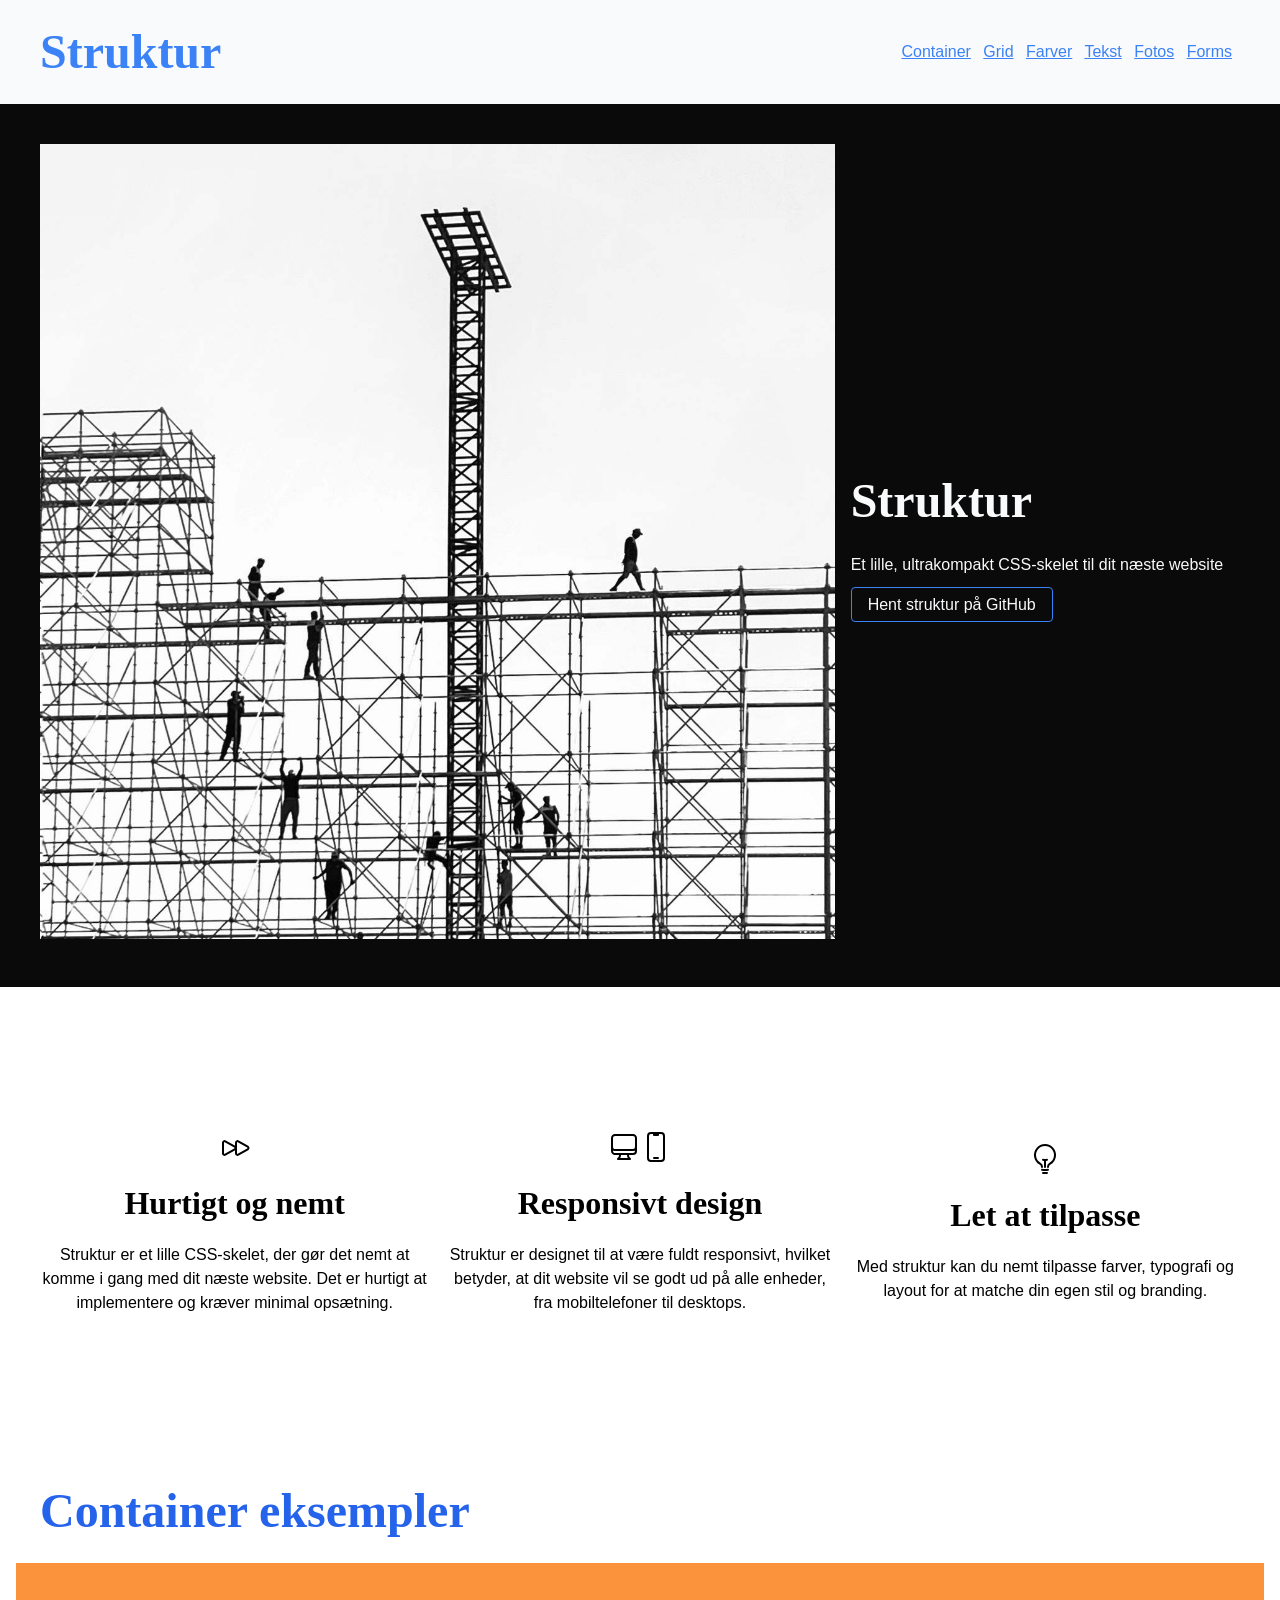
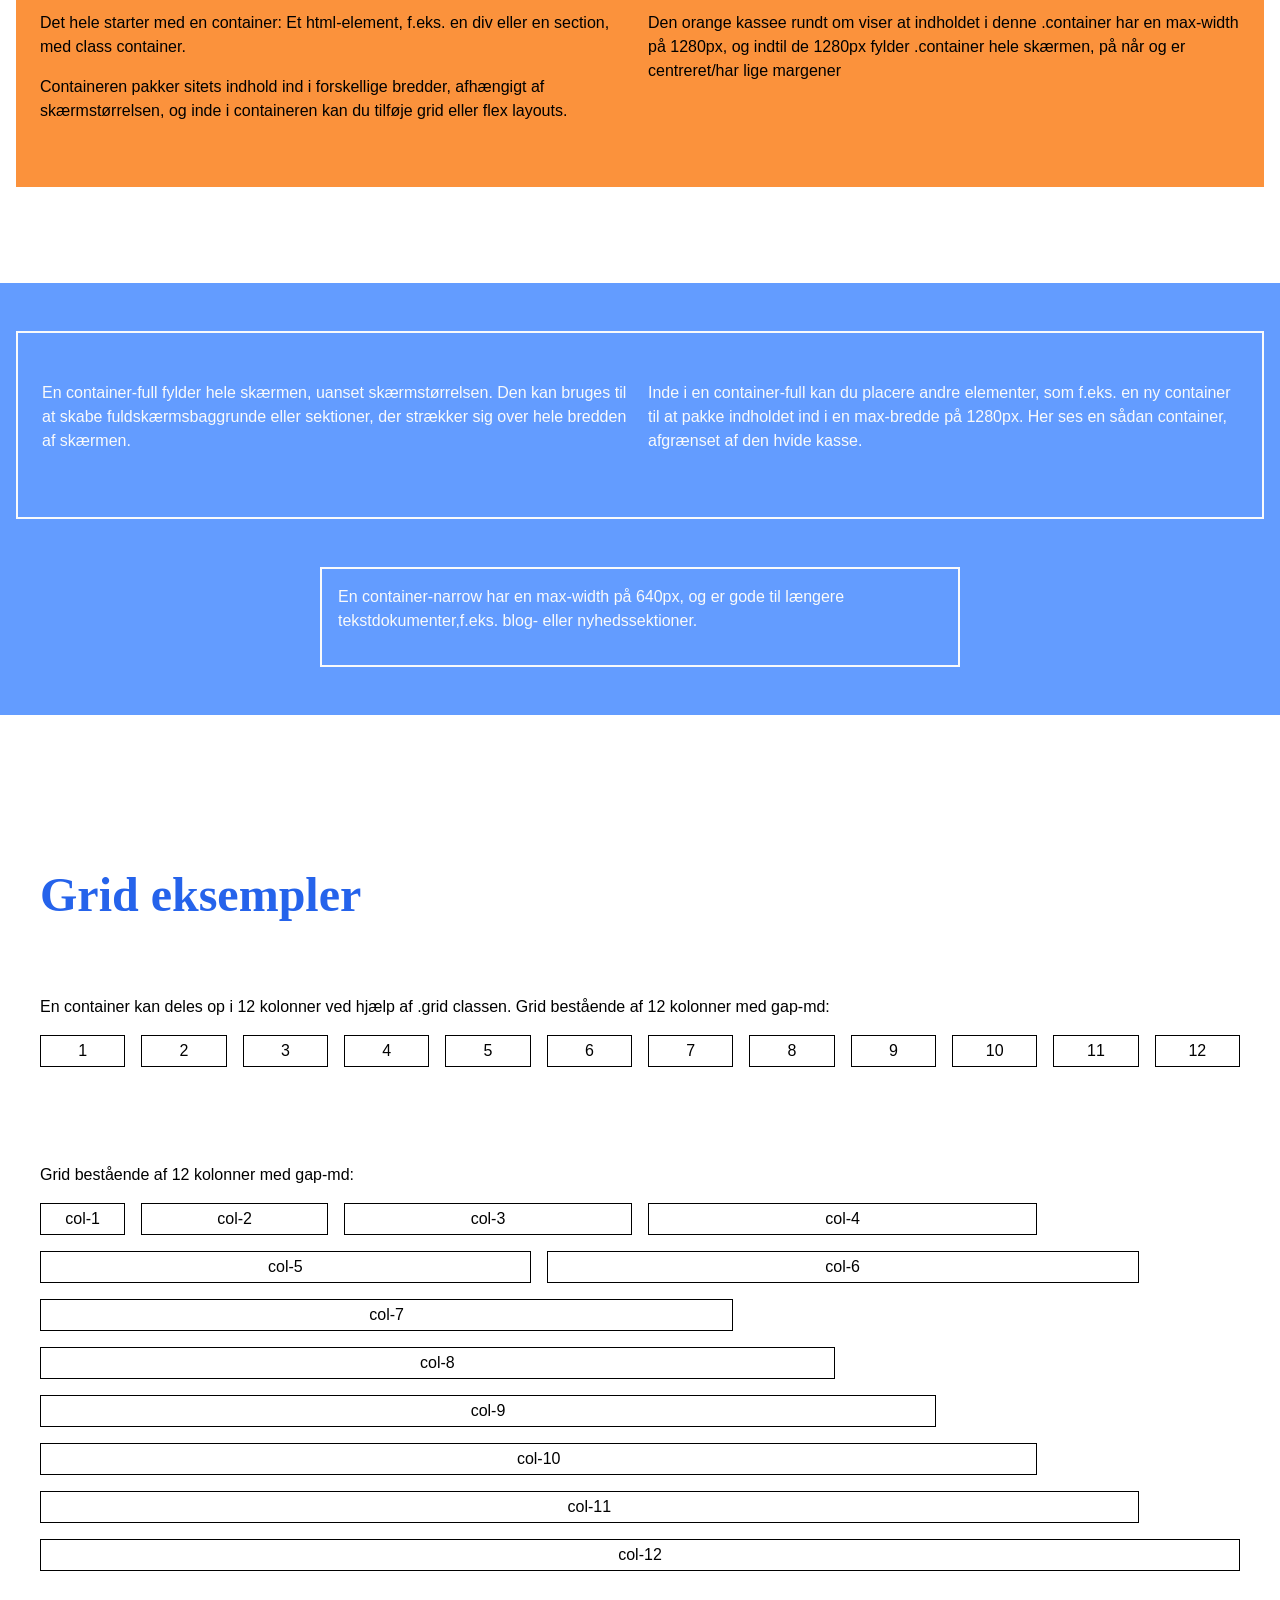
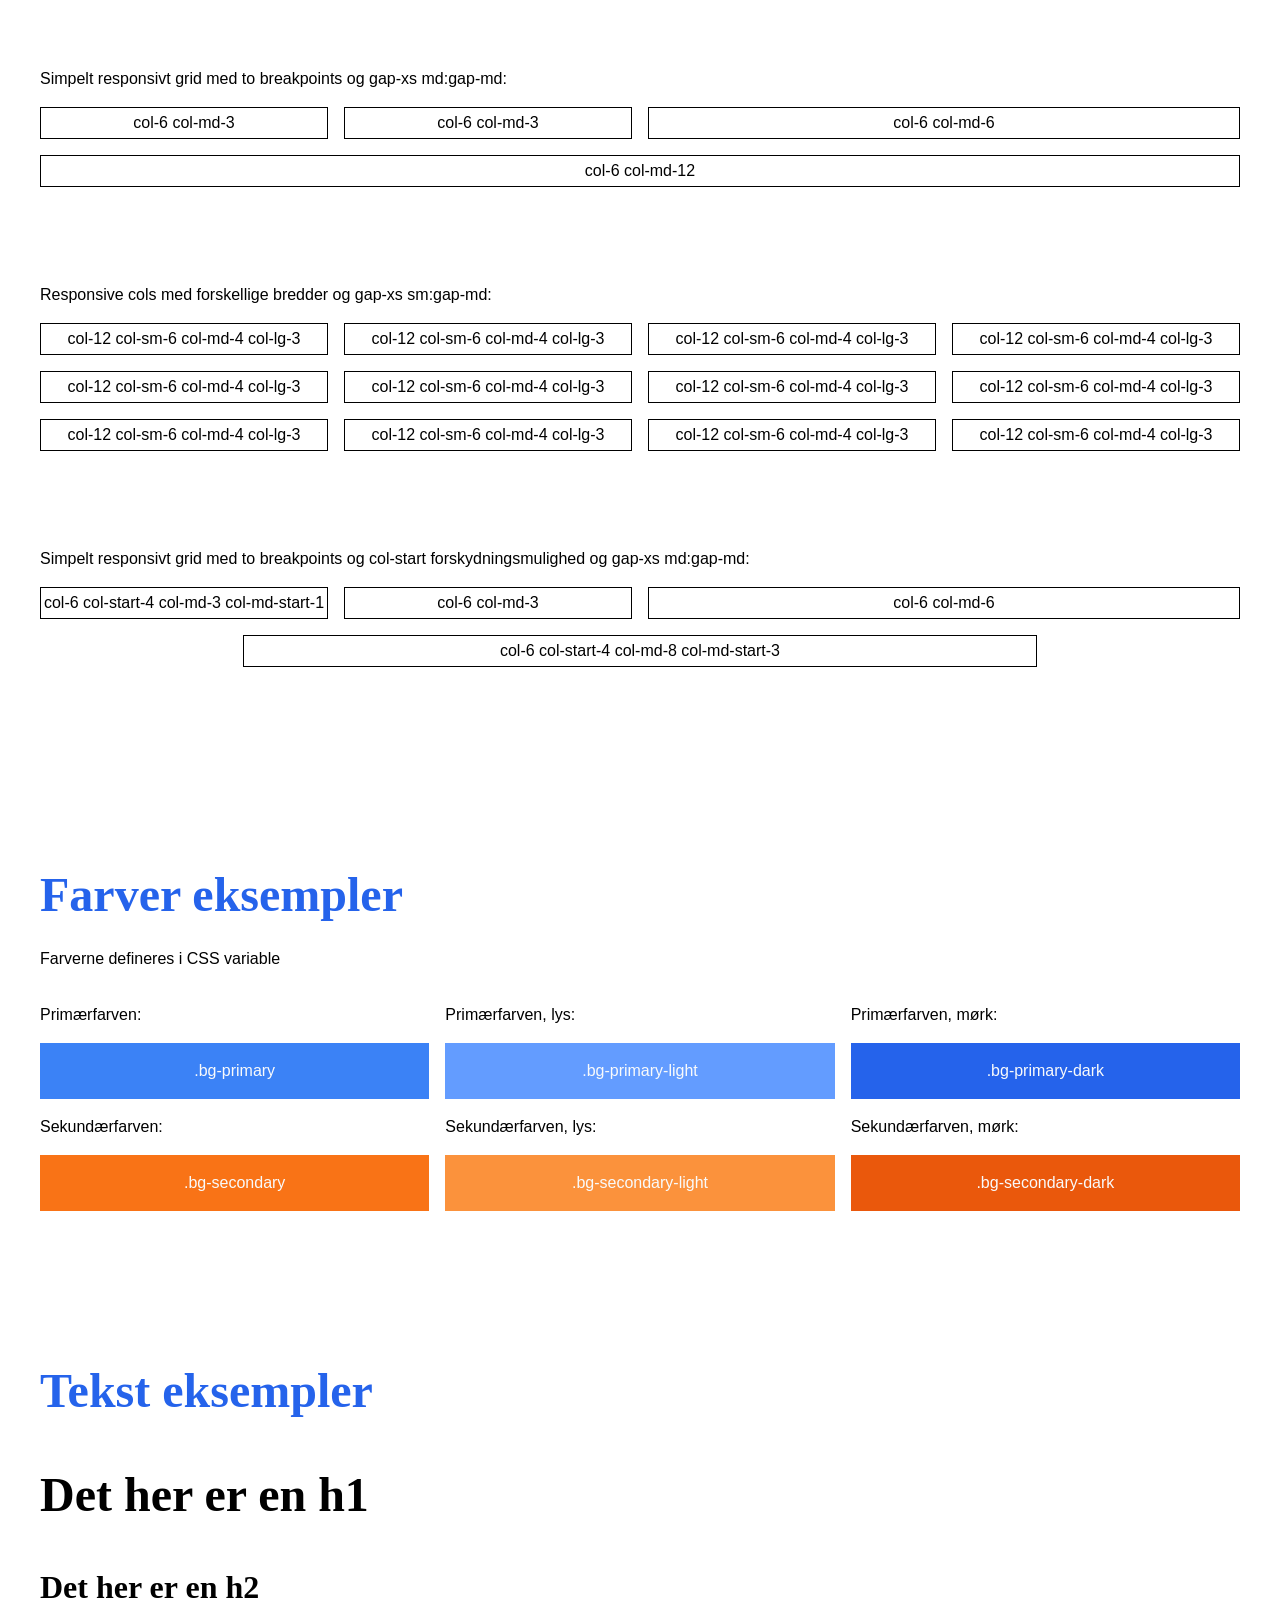
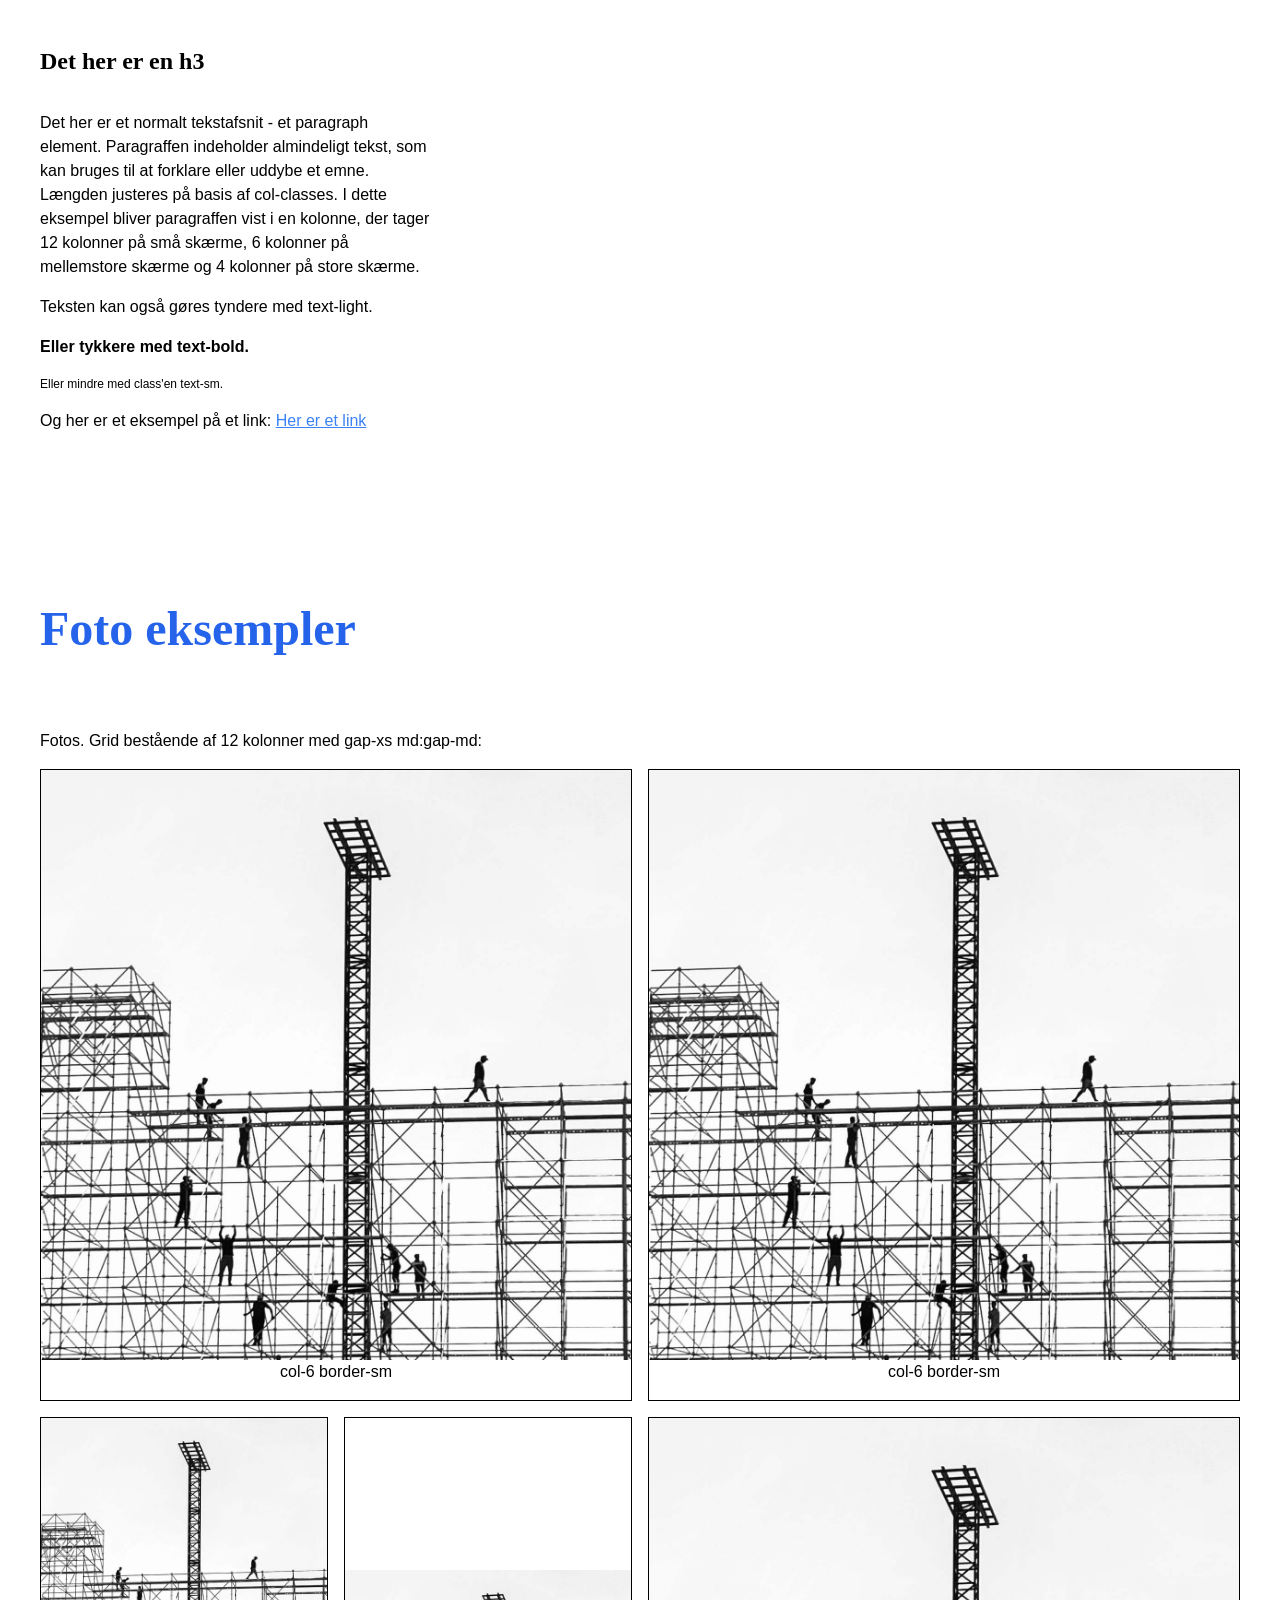
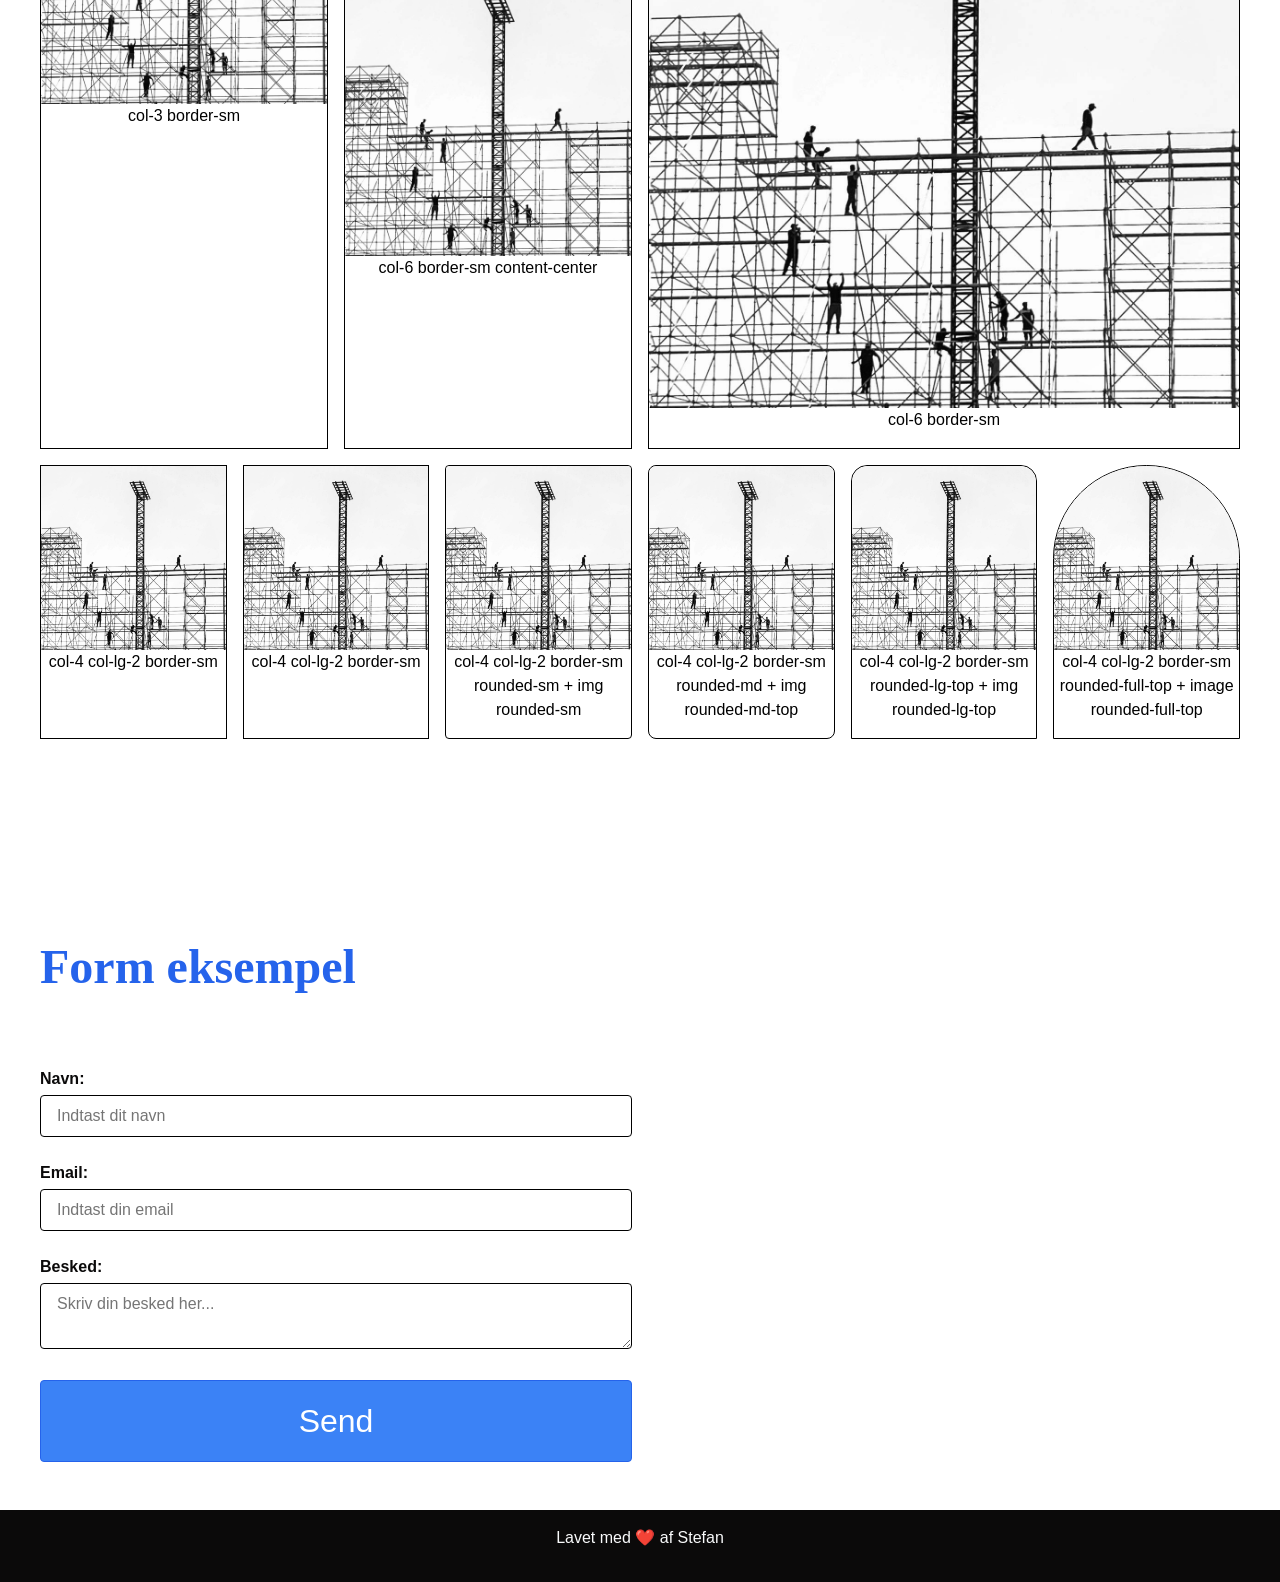
==== index.html @ 2397a7b3 "Initial commit" ====
<!DOCTYPE html>
<html lang="da">
<head>
    <meta charset="UTF-8">
    <meta name="viewport" content="width=device-width, initial-scale=1.0">
    <link rel="stylesheet" href="system.css">
    <title>Struktur starter</title>
</head>
<body id="top">
    <!-- Header -->
    <header class="navbarfixed">
        <div class="container flex flex-row justify-between items-center p-l-lg p-r-lg p-t-md p-b-md">
            <div class="logo"><a href="#top" class="text-decoration-none text-xl">Struktur</a></div>
            <nav class="hidden visible-md">
                <a href="#container" class="p-r-sm">Container</a>
                <a href="#grid" class="p-r-sm">Grid</a>
                <a href="#farver" class="p-r-sm">Farver</a>
                 <a href="#tekst" class="p-r-sm">Tekst</a>
                <a href="#fotos" class="p-r-sm">Fotos</a>
                <a href="#forms" class="p-r-sm">Forms</a>
            </nav>
            <div class="navicon hidden-md">
                <svg xmlns="http://www.w3.org/2000/svg" fill="none" viewBox="0 0 24 24" stroke-width="1.5" stroke="currentColor" class="size-6" height="32" width="32">
                <path stroke-linecap="round" stroke-linejoin="round" d="M3.75 6.75h16.5M3.75 12h16.5m-16.5 5.25h16.5" />
                </svg>
            </div>
            <nav class="mobile-menu hidden flex-col justify-center items-center hidden-md">
                <a href="#top" class="p-r-sm">Top</a>
                <a href="#container" class="p-r-sm">Container</a>
                <a href="#grid" class="p-r-sm">Grid</a>
                <a href="#farver" class="p-r-sm">Farver</a>
                 <a href="#tekst" class="p-r-sm">Tekst</a>
                <a href="#fotos" class="p-r-sm">Fotos</a>
                <a href="#forms" class="p-r-sm">Forms</a>
            </nav>
        </div>
    </header>
    <!-- Header slut -->

    <!-- Main content -->
    <main>

        <div class="container-full bg-dark text-bright p-zero p-t-xxxl">
            <div class="container ">
                <div class="grid">
                    <div class="col-12 col-md-6 col-lg-8">
                        <img src="filer/struktur.jpg" alt="struktur hero foto"  >
                    </div>
                    <div class="col-12 col-md-6 col-lg-4 content-center text-center md:text-left">
                        <h1>Struktur</h1>
                        <p>Et lille, ultrakompakt CSS-skelet til dit næste website</p>
                        <a href="https://github.com/stefangrage/struktur/" target="_blank" rel="noopener noreferrer" class="btn btn-md btn-outline">Hent struktur på GitHub</a>
                    </div>
                </div>
            </div>
        </div>

        <div class="container m-t-xxxl">
            <div class="grid">
                <div class="col-12 col-md-6 col-lg-4 content-center text-center">
                    <div class="flex flex-row justify-center p-b-md">
                        <svg xmlns="http://www.w3.org/2000/svg" fill="none" viewBox="0 0 24 24" stroke-width="1.5" stroke="currentColor" class="size-6" width="32" height="32">
                        <path stroke-linecap="round" stroke-linejoin="round" d="M3 8.689c0-.864.933-1.406 1.683-.977l7.108 4.061a1.125 1.125 0 0 1 0 1.954l-7.108 4.061A1.125 1.125 0 0 1 3 16.811V8.69ZM12.75 8.689c0-.864.933-1.406 1.683-.977l7.108 4.061a1.125 1.125 0 0 1 0 1.954l-7.108 4.061a1.125 1.125 0 0 1-1.683-.977V8.69Z" />
                        </svg>
                    </div>
                    <h2>Hurtigt og nemt</h2>
                    <p>Struktur er et lille CSS-skelet, der gør det nemt at komme i gang med dit næste website. Det er hurtigt at implementere og kræver minimal opsætning.</p>
                </div>
                <div class="col-12 col-md-6 col-lg-4 content-center text-center ">
                    <div class="flex flex-row justify-center p-b-md">
                        <svg xmlns="http://www.w3.org/2000/svg" fill="none" viewBox="0 0 24 24" stroke-width="1.5" stroke="currentColor" class="size-6" width="32" height="32">
                        <path stroke-linecap="round" stroke-linejoin="round" d="M9 17.25v1.007a3 3 0 0 1-.879 2.122L7.5 21h9l-.621-.621A3 3 0 0 1 15 18.257V17.25m6-12V15a2.25 2.25 0 0 1-2.25 2.25H5.25A2.25 2.25 0 0 1 3 15V5.25m18 0A2.25 2.25 0 0 0 18.75 3H5.25A2.25 2.25 0 0 0 3 5.25m18 0V12a2.25 2.25 0 0 1-2.25 2.25H5.25A2.25 2.25 0 0 1 3 12V5.25" />
                        </svg>
                        <svg xmlns="http://www.w3.org/2000/svg" fill="none" viewBox="0 0 24 24" stroke-width="1.5" stroke="currentColor" class="size-6" width="32" height="32">
                        <path stroke-linecap="round" stroke-linejoin="round" d="M10.5 1.5H8.25A2.25 2.25 0 0 0 6 3.75v16.5a2.25 2.25 0 0 0 2.25 2.25h7.5A2.25 2.25 0 0 0 18 20.25V3.75a2.25 2.25 0 0 0-2.25-2.25H13.5m-3 0V3h3V1.5m-3 0h3m-3 18.75h3" />
                        </svg>       
                    </div>
                    <h2>Responsivt design</h2>
                    <p>Struktur er designet til at være fuldt responsivt, hvilket betyder, at dit website vil se godt ud på alle enheder, fra mobiltelefoner til desktops.</p>
                </div>
                <div class="col-12 col-md-6 col-lg-4 content-center text-center">
                    <div class="flex flex-row justify-center p-b-md">
                        <svg xmlns="http://www.w3.org/2000/svg" fill="none" viewBox="0 0 24 24" stroke-width="1.5" stroke="currentColor" class="size-6"  width="32" height="32">
                        <path stroke-linecap="round" stroke-linejoin="round" d="M12 18v-5.25m0 0a6.01 6.01 0 0 0 1.5-.189m-1.5.189a6.01 6.01 0 0 1-1.5-.189m3.75 7.478a12.06 12.06 0 0 1-4.5 0m3.75 2.383a14.406 14.406 0 0 1-3 0M14.25 18v-.192c0-.983.658-1.823 1.508-2.316a7.5 7.5 0 1 0-7.517 0c.85.493 1.509 1.333 1.509 2.316V18" />
                        </svg>
                    </div>
                    <h2>Let at tilpasse</h2>
                    <p>Med struktur kan du nemt tilpasse farver, typografi og layout for at matche din egen stil og branding.</p>
                </div>
            </div>
        </div>

        <!-- Container eksempler -->
        <div class="container p-b-zero m-t-xxl" id="container">
            <div class="grid">
                <div class="col-12">
                    <h2 class="text-xl text-primary-dark">Container eksempler</h2>
                </div>
            </div>
        </div>

        <section class="container gap-xs md:gap-md bg-secondary-light">
            <div class="grid">
                <div class="col-12 col-md-6">
                    <p>Det hele starter med en container: Et html-element, f.eks. en div eller en section, med class container.</p>
                    <p>Containeren pakker sitets indhold ind i forskellige bredder, afhængigt af skærmstørrelsen, og inde i containeren kan du tilføje grid eller flex layouts.</p>
                </div>
                <div class="col-12 col-md-6">     
                    <p>Den orange kassee rundt om viser at indholdet i denne .container har en max-width på 1280px, og indtil de 1280px fylder .container hele skærmen, på når og er centreret/har lige margener</p>
                </div>
            </div>
        </section>

        <section class="container-full m-t-xxxl p-t-xxl p-b-xxl bg-primary-light text-bright">
            <div class="container border-md">
                <div class="grid">
                    <div class="col-12 col-md-6 ">
                        <p>En container-full fylder hele skærmen, uanset skærmstørrelsen. Den kan bruges til at skabe fuldskærmsbaggrunde eller sektioner, der strækker sig over hele bredden af skærmen.</p>
                    </div>
                    <div class="col-12 col-md-6">     
                        <p>Inde i en container-full kan du placere andre elementer, som f.eks. en ny container til at pakke indholdet ind i en max-bredde på 1280px. Her ses en sådan container, afgrænset af den hvide kasse.</p>
                    </div>
                </div>
            </div>
            <div class="container-narrow m-t-xxl p-md border-md text-bright">
                <p>En container-narrow har en max-width på 640px, og er gode til længere tekstdokumenter,f.eks. blog- eller nyhedssektioner.</p>
            </div>
        </section>
        <!-- Container eksempler slut-->

        <!-- Grid eksempler -->
        <div class="container p-b-zero m-t-xxxl" id="grid">
            <div class="grid">
                <div class="col-12">
                    <h2 class="text-xl text-primary-dark">Grid eksempler</h2>
                </div>
            </div>
        </div>

        <section class="container ">
            <div class="grid">
                <div class="col-12">
                    <p>En container kan deles op i 12 kolonner ved hjælp af .grid classen. Grid bestående af 12 kolonner med gap-md:</p>
                </div>
            </div>
            <div class="grid gap-xs md:gap-md">
                <div class="col-1 border-sm content-center text-center">1</div> 
                <div class="col-1 border-sm content-center text-center">2</div> 
                <div class="col-1 border-sm content-center text-center">3</div> 
                <div class="col-1 border-sm content-center text-center">4</div> 
                <div class="col-1 border-sm content-center text-center">5</div> 
                <div class="col-1 border-sm content-center text-center">6</div> 
                <div class="col-1 border-sm content-center text-center">7</div> 
                <div class="col-1 border-sm content-center text-center">8</div> 
                <div class="col-1 border-sm content-center text-center">9</div> 
                <div class="col-1 border-sm content-center text-center">10</div> 
                <div class="col-1 border-sm content-center text-center">11</div> 
                <div class="col-1 border-sm content-center text-center">12</div> 
            </div>
        </section>

        <section class="container gap-xs md:gap-md">
            <div class="grid">
                <div class="col-12">
                    <p>Grid bestående af 12 kolonner med gap-md:</p>
                </div>
            </div>
            <div class="grid gap-xs sm:gap-md">
                <div class="col-1 border-sm content-center text-center">col-1</div> 
                <div class="col-2 border-sm content-center text-center">col-2</div> 
                <div class="col-3 border-sm content-center text-center">col-3</div> 
                <div class="col-4 border-sm content-center text-center">col-4</div> 
                <div class="col-5 border-sm content-center text-center">col-5</div> 
                <div class="col-6 border-sm content-center text-center">col-6</div> 
                <div class="col-7 border-sm content-center text-center">col-7</div>
                <div class="col-8 border-sm content-center text-center">col-8</div> 
                <div class="col-9 border-sm content-center text-center">col-9</div> 
                <div class="col-10 border-sm content-center text-center">col-10</div> 
                <div class="col-11 border-sm content-center text-center">col-11</div> 
                <div class="col-12 border-sm content-center text-center">col-12</div>
            </div>
        </section>

        <section class="container gap-xs sm:gap-md">
            <div class="grid">
                <div class="col-12">
                    <p>Simpelt responsivt grid med to breakpoints og gap-xs md:gap-md:</p>
                </div>
            </div>
            <div class="grid">
                <div class="col-6 col-md-3  border-sm content-center text-center">col-6 col-md-3</div>
                <div class="col-6 col-md-3  border-sm content-center text-center">col-6 col-md-3</div> 
                <div class="col-6 col-md-6  border-sm content-center text-center">col-6 col-md-6</div> 
                <div class="col-6 col-md-12  border-sm content-center text-center">col-6 col-md-12</div>
            </div>
        </section>

        <section class="container gap-xs sm:gap-md">
            <div class="grid">
                <div class="col-12">
                    <p>Responsive cols med forskellige bredder og gap-xs sm:gap-md:</p>
                </div>
            </div>
            <div class="grid">
                <div class="col-12 col-sm-6 col-md-4 col-lg-3 border-sm content-center text-center">col-12 col-sm-6 col-md-4 col-lg-3</div> 
                <div class="col-12 col-sm-6 col-md-4 col-lg-3 border-sm content-center text-center">col-12 col-sm-6 col-md-4 col-lg-3</div> 
                <div class="col-12 col-sm-6 col-md-4 col-lg-3 border-sm content-center text-center">col-12 col-sm-6 col-md-4 col-lg-3</div> 
                <div class="col-12 col-sm-6 col-md-4 col-lg-3 border-sm content-center text-center">col-12 col-sm-6 col-md-4 col-lg-3</div> 
                <div class="col-12 col-sm-6 col-md-4 col-lg-3 border-sm content-center text-center">col-12 col-sm-6 col-md-4 col-lg-3</div> 
                <div class="col-12 col-sm-6 col-md-4 col-lg-3 border-sm content-center text-center">col-12 col-sm-6 col-md-4 col-lg-3</div> 
                <div class="col-12 col-sm-6 col-md-4 col-lg-3 border-sm content-center text-center">col-12 col-sm-6 col-md-4 col-lg-3</div> 
                <div class="col-12 col-sm-6 col-md-4 col-lg-3 border-sm content-center text-center">col-12 col-sm-6 col-md-4 col-lg-3</div> 
                <div class="col-12 col-sm-6 col-md-4 col-lg-3 border-sm content-center text-center">col-12 col-sm-6 col-md-4 col-lg-3</div> 
                <div class="col-12 col-sm-6 col-md-4 col-lg-3 border-sm content-center text-center">col-12 col-sm-6 col-md-4 col-lg-3</div> 
                <div class="col-12 col-sm-6 col-md-4 col-lg-3 border-sm content-center text-center">col-12 col-sm-6 col-md-4 col-lg-3</div> 
                <div class="col-12 col-sm-6 col-md-4 col-lg-3 border-sm content-center text-center">col-12 col-sm-6 col-md-4 col-lg-3</div> 
            </div>
        </section>

        <section class="container gap-xs md:gap-md">
            <div class="grid">
                <div class="col-12">
                    <p>Simpelt responsivt grid med to breakpoints og col-start forskydningsmulighed og gap-xs md:gap-md:</p>
                </div>
            </div>
            <div class="grid">
                <div class="col-6 col-start-4 col-md-3 col-md-start-1 border-sm content-center text-center">col-6 col-start-4 col-md-3 col-md-start-1</div>
                <div class="col-6 col-md-3  border-sm content-center text-center">col-6 col-md-3</div> 
                <div class="col-6 col-md-6  border-sm content-center text-center">col-6 col-md-6</div> 
                <div class="col-6 col-start-4 col-md-8 col-md-start-3  border-sm content-center text-center">col-6 col-start-4 col-md-8 col-md-start-3</div>
            </div>
        </section>
        <!-- Grid eksempler slut-->

        <!-- Farver eksempler -->
        <div class="container p-b-zero m-t-xxxl" id="farver">
            <div class="grid">
                <div class="col-12">
                    <h2 class="text-xl text-primary-dark">Farver eksempler</h2>
                    <p>Farverne defineres i CSS variable</p>
                </div>
                <div class="col-12 col-md-4">
                    <p>Primærfarven:</p>
                    <div class="bg-primary p-md text-bright text-center">.bg-primary</div>
                </div>
                <div class="col-12 col-md-4">
                    <p>Primærfarven, lys:</p>
                    <div class="bg-primary-light p-md text-bright text-center">.bg-primary-light</div>
                </div>
                <div class="col-12 col-md-4">
                    <p>Primærfarven, mørk:</p>
                    <div class="bg-primary-dark p-md text-bright text-center">.bg-primary-dark</div>
                </div>
                <div class="col-12 col-md-4">
                    <p>Sekundærfarven:</p>
                    <div class="bg-secondary p-md text-bright text-center">.bg-secondary</div>
                </div>
                <div class="col-12 col-md-4">
                    <p>Sekundærfarven, lys:</p>
                    <div class="bg-secondary-light p-md text-bright text-center">.bg-secondary-light</div>
                </div>
                <div class="col-12 col-md-4">
                    <p>Sekundærfarven, mørk:</p>
                    <div class="bg-secondary-dark p-md text-bright text-center">.bg-secondary-dark</div>
                </div>
            </div>
        </div>
        <!-- Farver eksempler slut-->

        <!-- Tekst eksempler -->
        <div class="container p-b-zero m-t-xxxl" id="tekst">
            <div class="grid">
                <div class="col-12">
                    <h2 class="text-xl text-primary-dark">Tekst eksempler</h2>
                </div>
                <div class="col-12">
                    <h1>Det her er en h1</h1>
                </div>
                <div class="col-12">
                    <h2>Det her er en h2</h2>
                </div>
                <div class="col-12">
                    <h3>Det her er en h3</h3>
                </div>
                <div class="col-12 col-md-6 col-lg-4">
                    <p>Det her er et normalt tekstafsnit - et paragraph element. Paragraffen indeholder almindeligt tekst, som kan bruges til at forklare eller uddybe et emne. Længden justeres på basis af col-classes. I dette eksempel bliver paragraffen vist i en kolonne, der tager 12 kolonner på små skærme, 6 kolonner på mellemstore skærme og 4 kolonner på store skærme.</p> 
                    <p class="text-light">Teksten kan også gøres tyndere med text-light.</p>
                    <p class="text-bold"> Eller tykkere med text-bold.</p>
                    <p class="text-sm">Eller mindre med class'en text-sm.</p>
                    <p>Og her er et eksempel på et link: <a href="#">Her er et link</a></p>
                </div>
            </div>
        </div>
         <!-- Tekst eksempler slut-->

        <!-- Foto eksempler -->
        <div class="container p-b-zero m-t-xxxl" id="fotos">
            <div class="grid">
                <div class="col-12">
                    <h2 class="text-xl text-primary-dark">Foto eksempler</h2>
                </div>
            </div>
        </div>

        <section class="container gap-xs md:gap-md text-center">
            <div class="grid">
                <div class="col-12">
                    <p class="text-left">Fotos. Grid bestående af 12 kolonner med gap-xs md:gap-md:</p>
                </div>
            </div>
            <div class="grid">
                <div class="col-6 border-sm"><img src="/filer/struktur.jpg" alt="foto"><p>col-6 border-sm</p></div> 
                <div class="col-6 border-sm"><img src="/filer/struktur.jpg" alt="foto"><p>col-6 border-sm</p></div> 
                <div class="col-3 border-sm"><img src="/filer/struktur.jpg" alt="foto"><p>col-3 border-sm</p></div> 
                <div class="col-3 border-sm content-center"><img src="/filer/struktur.jpg" alt="foto"><p>col-6 border-sm content-center</p></div> 
                <div class="col-6 border-sm"><img src="/filer/struktur.jpg" alt="foto"><p>col-6 border-sm</p></div> 
                <div class="col-4 col-lg-2 border-sm"><img src="/filer/struktur.jpg" alt="foto"><p>col-4 col-lg-2 border-sm</p></div>
                <div class="col-4 col-lg-2 border-sm"><img src="/filer/struktur.jpg" alt="foto"><p>col-4 col-lg-2 border-sm</p></div> 
                <div class="col-4 col-lg-2 border-sm rounded-sm"><img src="/filer/struktur.jpg" class="rounded-sm" alt="foto"><p>col-4 col-lg-2 border-sm rounded-sm + img rounded-sm</p></div> 
                <div class="col-4 col-lg-2 border-sm rounded-md"><img src="/filer/struktur.jpg" class="rounded-md-top" alt="foto"><p>col-4 col-lg-2 border-sm rounded-md + img rounded-md-top</p></div>
                <div class="col-4 col-lg-2 border-sm rounded-lg-top"><img src="/filer/struktur.jpg" class="rounded-lg-top" alt="foto"><p>col-4 col-lg-2 border-sm rounded-lg-top + img rounded-lg-top</p></div> 
                <div class="col-4 col-lg-2 border-sm rounded-full-top"><img src="/filer/struktur.jpg" class="rounded-full-top" alt="foto"><p>col-4 col-lg-2 border-sm rounded-full-top + image rounded-full-top</p></div> 
            </div>
        </section>
        <!-- Foto eksempler slut-->

        <!-- Form eksempler -->
        <div class="container p-b-zero m-t-xxxl" id="forms">
            <div class="grid">
                <div class="col-12">
                    <h2 class="text-xl text-primary-dark">Form eksempel</h2>
                </div>
            </div>
        </div>

        <section class="container ">
            <div class="grid">
                <div class="col-12 col-md-6 col-lg-6 content-center">
                    <form action="#" method="post" class="form">
                        <div class="m-b-lg">
                            <label for="name">Navn:</label>
                            <input type="text" id="name" name="name" placeholder="Indtast dit navn" required>
                        </div>
                        <div class="m-b-lg">
                            <label for="email">Email:</label>
                            <input type="email" id="email" name="email" placeholder="Indtast din email" required>
                        </div>
                        <div class="m-b-lg">
                            <label for="message">Besked:</label>
                            <textarea id="message" name="message" placeholder="Skriv din besked her..." required></textarea>
                        </div>
                        <div class="text-right">
                            <button type="submit" class="btn btn-primary btn-full">Send</button>
                        </div>
                        
                    </form>
                </div>
            </div>
        </section>
        <!-- Form eksempler slut -->
    

    </main>
    <!-- Main slut -->

    <!-- Footer -->
    <footer class="container-full bg-dark text-bright">
        <div class="container text-center p-md">
            <p>Lavet med ❤️ af Stefan</p>
        </div>
    </footer>

    <!-- Inkluderer scripts-->
    <script src="js.js"></script>
</body>
</html>
---- system.css ----
/*
System styles
1: Reset
2: Variable & tokens
3: Layout containers & Breakpoints
4: Layout/Grid
5: Tekst & Typografi
6: Forms
7: Links & Buttons
8: Medier
9: Hjælpere
10: Komponenter
11: Animationer
12: Custom CSS
*/

/* ========== 1: Reset ========== */

* {
  margin: 0;
  padding: 0;
  box-sizing: border-box;
}

body {
  font-family: system-ui, -apple-system, sans-serif;
  line-height: 1.5;
  -webkit-font-smoothing: antialiased;
  -moz-osx-font-smoothing: grayscale;
}

ul, ol {
  list-style: none;
}

a {
  text-decoration: none;
  color: inherit;
}

img {
  max-width: 100%;
  display: block;
}

button, input, textarea, select {
  font: inherit;
  border: none;
  background: transparent;
}

:focus-visible {
  outline: 2px solid currentColor;
  outline-offset: 2px;
}



/* ========== 2: Variable & tokens ========== */

:root {
/* farver*/
    --color-primary: rgba(59, 130, 246, 1); /* En blålig primærfarve */
    --color-primary-light: rgba(99, 156, 255, 1);
    --color-primary-dark: rgba(37, 99, 235, 1);
    --color-secondary: rgba(249, 115, 22, 1); /* En orange sekundærfarve */
    --color-secondary-light: rgba(251, 146, 60, 1);
    --color-secondary-dark: rgba(234, 88, 12, 1);
    --color-dark: rgb(11, 10, 10);
    --color-bright: rgba(249, 250, 251, 1);

/* Spacing */
    --space-zero: 0;
    --space-xs: 0.25rem;
    --space-sm: 0.5rem;
    --space-md: 1rem;
    --space-lg: 1.5rem;
    --space-xl: 2rem;
    --space-xxl: 3rem;
    --space-xxxl: 6rem;

/* Font-størrelser */
    --font-size-sm: 0.75rem;
    --font-size-base: 1rem;
    --font-size-md: 1.5rem;
    --font-size-lg: 2rem;
    --font-size-xl: 3rem;
    --font-weight-light: 300;
    --font-weight-normal: 400;
    --font-weight-bold: 700;

/* Fonte */
  --font-family-sans: sans-serif;
  --font-family-serif: serif;
  --font-family-mono: monospace;

/* Containers */
    --container-full: 100%;
    --container-wide: 1280px;
    --container-narrow: 640px;
    --container-fluid: calc(100% - var(--space-md) * 2);
    --container-padding: 1rem;
    --container-padding-sm: 0.5rem;

  /* Borders & Radius */
  --radius-sm: 0.25rem;
  --radius-md: 0.5rem;
  --radius-lg: 1rem;
  --radius-full: 9999px;

  --border-width-sm: 1px;
  --border-width-md: 2px;
  --border-width-lg: 4px;

  /* Shadows */
  --shadow-sm: 0 1px 2px rgba(0, 0, 0, 0.1);
  --shadow-md: 0 4px 6px rgba(0, 0, 0, 0.1);
  --shadow-lg: 0 10px 15px rgba(0, 0, 0, 0.1);
}

/* Surface Tokens / classes*/
.bg-primary {
    background-color: var(--color-primary);
}
.text-primary {
    color: var(--color-primary);
}
.bg-primary-light {
    background-color: var(--color-primary-light);
}
.text-primary-light {
    color: var(--color-primary-light);
}
.bg-primary-dark {
    background-color: var(--color-primary-dark);
}
.text-primary-dark {
    color: var(--color-primary-dark);
}
.bg-secondary {
    background-color: var(--color-secondary);
}
.text-secondary {
    color: var(--color-secondary);
}
.bg-secondary-light {
    background-color: var(--color-secondary-light);
}
.text-secondary-light {
    color: var(--color-secondary-light);
}
.bg-secondary-dark {
    background-color: var(--color-secondary-dark);
}
.text-secondary-dark {
    color: var(--color-secondary-dark);
}

.bg-dark {
    background-color: var(--color-dark);
}
.text-dark {
    color: var(--color-dark);
}
.bg-bright {
    background-color: var(--color-bright);
}
.text-bright {
    color: var(--color-bright);
}

/* rounded tokens /classes */
.rounded-sm {
    border-radius: var(--radius-sm);
}
.rounded-md {
    border-radius: var(--radius-md);
}
.rounded-lg {
    border-radius: var(--radius-lg);
}
.rounded-full {
    border-radius: var(--radius-full);
}
.rounded-sm-top {
    border-top-left-radius: var(--radius-sm);
    border-top-right-radius: var(--radius-sm);
}
.rounded-md-top {
    border-top-left-radius: var(--radius-md);
    border-top-right-radius: var(--radius-md);
}
.rounded-lg-top {
    border-top-left-radius: var(--radius-lg);
    border-top-right-radius: var(--radius-lg);
}
.rounded-full-top {
    border-top-left-radius: var(--radius-full);
    border-top-right-radius: var(--radius-full);
}
.rounded-sm-bottom {
    border-bottom-left-radius: var(--radius-sm);
    border-bottom-right-radius: var(--radius-sm);
}
.rounded-md-bottom {
    border-bottom-left-radius: var(--radius-md);
    border-bottom-right-radius: var(--radius-md);
}
.rounded-lg-bottom {
    border-bottom-left-radius: var(--radius-lg);
    border-bottom-right-radius: var(--radius-lg);
}
.rounded-full-bottom {
    border-bottom-left-radius: var(--radius-full);
    border-bottom-right-radius: var(--radius-full);
}

/*border tokens classes*/
.border-sm {
    border: var(--border-width-sm) solid currentColor;
}
.border-md {
    border: var(--border-width-md) solid currentColor;
}
.border-lg {
    border: var(--border-width-lg) solid currentColor;
}

/* ========== 3: Layout containers & Breakpoints ========== */

.container {
    width: var(--container-fluid);
    max-width: var(--container-wide);
    margin: 0 auto;
    }

.container-narrow{
    width: var(--container-fluid);
    max-width: var(--container-narrow);
    margin: 0 auto;
}

.container-full {
    width: var(--container-full);
    margin: 0 auto;
}

.container, .container-narrow, .container-fluid {
    padding: var(--space-xxl) var(--space-md);
}



/* ========== 4: Layout/Grid ========== */

/* Grundlæggende grid (mobile-first) */
.grid {
    display: grid;
    grid-template-columns: repeat(12, 1fr);
    gap: var(--space-sm); 
    margin: 0 calc(var(--space-sm) / 2);
    grid-auto-rows: minmax(var(--space-xl), auto);
}
@media (min-width: 400px) {
    .grid {
        gap: var(--space-md); 
        margin: 0 calc(var(--space-md) / 2);
    }
}

/* Responsive kolonne-klasser  */
.col-1 { grid-column: auto / span 1; }
.col-2 { grid-column: auto / span 2; }
.col-3 { grid-column: auto / span 3; }
.col-4 { grid-column: auto / span 4; }
.col-5 { grid-column: auto / span 5; }
.col-6 { grid-column: auto / span 6; }
.col-7 { grid-column: auto / span 7; }
.col-8 { grid-column: auto / span 8; }
.col-9 { grid-column: auto / span 9; }
.col-10 { grid-column: auto / span 10; }
.col-11 { grid-column: auto / span 11; }
.col-12 { grid-column: auto / span 12; }

/* Mellemstore skærme (sm: ≥760px) */
@media (min-width: 760px) {
    .col-sm-1 { grid-column: auto / span 1; }
    .col-sm-2 { grid-column: auto / span 2; }
    .col-sm-3 { grid-column: auto / span 3; }
    .col-sm-4 { grid-column: auto / span 4; }
    .col-sm-5 { grid-column: auto / span 5; }
    .col-sm-6 { grid-column: auto / span 6; }
    .col-sm-7 { grid-column: auto / span 7; }
    .col-sm-8 { grid-column: auto / span 8; }
    .col-sm-9 { grid-column: auto / span 9; }
    .col-sm-10 { grid-column: auto / span 10; }
    .col-sm-11 { grid-column: auto / span 11; }
    .col-sm-12 { grid-column: auto / span 12; }
}

/* Store skærme (md: ≥960px) */
@media (min-width: 960px) {
    .col-md-1 { grid-column: auto / span 1; }
    .col-md-2 { grid-column: auto / span 2; }
    .col-md-3 { grid-column: auto / span 3; }
    .col-md-4 { grid-column: auto / span 4; }
    .col-md-5 { grid-column: auto / span 5; }
    .col-md-6 { grid-column: auto / span 6; }
    .col-md-7 { grid-column: auto / span 7; }
    .col-md-8 { grid-column: auto / span 8; }
    .col-md-9 { grid-column: auto / span 9; }
    .col-md-10 { grid-column: auto / span 10; }
    .col-md-11 { grid-column: auto / span 11; }
    .col-md-12 { grid-column: auto / span 12; }
}

/* Extra store skærme (lg: ≥1280px) */
@media (min-width: 1280px) {
    .col-lg-1 { grid-column: auto / span 1; }
    .col-lg-2 { grid-column: auto / span 2; }
    .col-lg-3 { grid-column: auto / span 3; }
    .col-lg-4 { grid-column: auto / span 4; }
    .col-lg-5 { grid-column: auto / span 5; }
    .col-lg-6 { grid-column: auto / span 6; }
    .col-lg-7 { grid-column: auto / span 7; }
    .col-lg-8 { grid-column: auto / span 8; }
    .col-lg-9 { grid-column: auto / span 9; }
    .col-lg-10 { grid-column: auto / span 10; }
    .col-lg-11 { grid-column: auto / span 11; }
    .col-lg-12 { grid-column: auto / span 12; }
}

/* Col-start classes til at definere startpositioner...*/
.col-start-1 { grid-column-start: 1; }
.col-start-2 { grid-column-start: 2; }
.col-start-3 { grid-column-start: 3; }
.col-start-4 { grid-column-start: 4; }
.col-start-5 { grid-column-start: 5; }
.col-start-6 { grid-column-start: 6; }
.col-start-7 { grid-column-start: 7; }
.col-start-8 { grid-column-start: 8; }
.col-start-9 { grid-column-start: 9; }
.col-start-10 { grid-column-start: 10; }
.col-start-11 { grid-column-start: 11; }
.col-start-12 { grid-column-start: 12; }

/* Mellemstore skærme (sm: ≥760px) */
@media (min-width: 760px) {
    .col-sm-start-1 { grid-column-start: 1; }
    .col-sm-start-2 { grid-column-start: 2; }
    .col-sm-start-3 { grid-column-start: 3; }
    .col-sm-start-4 { grid-column-start: 4; }
    .col-sm-start-5 { grid-column-start: 5; }
    .col-sm-start-6 { grid-column-start: 6; }
    .col-sm-start-7 { grid-column-start: 7; }
    .col-sm-start-8 { grid-column-start: 8; }
    .col-sm-start-9 { grid-column-start: 9; }
    .col-sm-start-10 { grid-column-start: 10; }
    .col-sm-start-11 { grid-column-start: 11; }
    .col-sm-start-12 { grid-column-start: 12; }
}

/* Store skærme (md: ≥960px) */
@media (min-width: 960px) {
    .col-md-start-1 { grid-column-start: 1; }
    .col-md-start-2 { grid-column-start: 2; }
    .col-md-start-3 { grid-column-start: 3; }
    .col-md-start-4 { grid-column-start: 4; }
    .col-md-start-5 { grid-column-start: 5; }
    .col-md-start-6 { grid-column-start: 6; }
    .col-md-start-7 { grid-column-start: 7; }
    .col-md-start-8 { grid-column-start: 8; }
    .col-md-start-9 { grid-column-start: 9; }
    .col-md-start-10 { grid-column-start: 10; }
    .col-md-start-11 { grid-column-start: 11; }
    .col-md-start-12 { grid-column-start: 12; }
}

/* Extra store skærme (lg: ≥1200px) */
@media (min-width: 1200px) {
    .col-lg-start-1 { grid-column-start: 1; }
    .col-lg-start-2 { grid-column-start: 2; }
    .col-lg-start-3 { grid-column-start: 3; }
    .col-lg-start-4 { grid-column-start: 4; }
    .col-lg-start-5 { grid-column-start: 5; }
    .col-lg-start-6 { grid-column-start: 6; }
    .col-lg-start-7 { grid-column-start: 7; }
    .col-lg-start-8 { grid-column-start: 8; }
    .col-lg-start-9 { grid-column-start: 9; }
    .col-lg-start-10 { grid-column-start: 10; }
    .col-lg-start-11 { grid-column-start: 11; }
    .col-lg-start-12 { grid-column-start: 12; }
}

/* Nested grid */
.nested-grid {
    display: grid;
    grid-template-columns: repeat(12, 1fr);
    gap: var(--space-md); /* 2 * 8px */
    margin-top: var(--space-xl); /* 2 * 8px */
}

/* Kolonne-klasser til det nestede grid */
.nested-grid > [class*="col-"] {
    background-color: #e0e0e0;
    border: 1px solid #ccc;
}

/* Lodret justering af indhold */
    .content-start { align-content: flex-start; }
    .content-center { align-content: center; }
    .content-end { align-content: flex-end; }
    .content-between { align-content: space-between; }
    .content-around { align-content: space-around; }
    .content-stretch { align-content: stretch; }

/* Flexbox classes */

/* Flebox display */
.flex          { display: flex; }
.inline-flex   { display: inline-flex; }

/* Flebox retning */
.flex-row        { flex-direction: row; }
.flex-row-reverse { flex-direction: row-reverse; }
.flex-col        { flex-direction: column; }
.flex-col-reverse { flex-direction: column-reverse; }

/* Justering af indhold */
.justify-start    { justify-content: flex-start; }
.justify-end      { justify-content: flex-end; }
.justify-center   { justify-content: center; }
.justify-between  { justify-content: space-between; }
.justify-around   { justify-content: space-around; }
.justify-evenly   { justify-content: space-evenly; }

/* Lodret justering */
.items-start      { align-items: flex-start; }
.items-end        { align-items: flex-end; }
.items-center     { align-items: center; }
.items-baseline   { align-items: baseline; }
.items-stretch    { align-items: stretch; }

/* Individuel lodret justering */
.self-start      { align-self: flex-start; }
.self-end        { align-self: flex-end; }
.self-center     { align-self: center; }
.self-baseline   { align-self: baseline; }
.self-stretch    { align-self: stretch; }

/* Individuel vandret justering */
.justify-self-start  { justify-self: start; }
.justify-self-end    { justify-self: end; }
.justify-self-center { justify-self: center; }
.justify-self-stretch { justify-self: stretch; }

/* Omflytning */
.flex-wrap        { flex-wrap: wrap; }
.flex-nowrap      { flex-wrap: nowrap; }
.flex-wrap-reverse { flex-wrap: wrap-reverse; }

/* Gaps = Afstand mellem elementer */
.gap-zero   { gap: var(--space-zero); }
.gap-xs  { gap: var(--space-xs); }
.gap-sm  { gap: var(--space-sm); }
.gap-md  { gap: var(--space-md); }
.gap-lg  { gap: var(--space-lg); }  
.gap-xl  { gap: var(--space-xl); }
.gap-xxl { gap: var(--space-xxl); }

/* Små skærme (≥400px) */
@media (min-width: 400px) {
  .xs\:gap-zero   { gap: var(--space-zero); }
  .xs\:gap-xs  { gap: var(--space-xs); }
  .xs\:gap-sm  { gap: var(--space-sm); }
  .xs\:gap-md  { gap: var(--space-md); }
  .xs\:gap-lg  { gap: var(--space-lg); }  
  .xs\:gap-xl  { gap: var(--space-xl); }
  .xs\:gap-xxl { gap: var(--space-xxl); }
}

/* Tablet skærme (≥760px) */
@media (min-width: 760px) {
  .sm\:gap-zero   { gap: var(--space-zero); }
  .sm\:gap-xs  { gap: var(--space-xs); }
  .sm\:gap-sm  { gap: var(--space-sm); }
  .sm\:gap-md  { gap: var(--space-md); }
  .sm\:gap-lg  { gap: var(--space-lg); }  
  .sm\:gap-xl  { gap: var(--space-xl); }
  .sm\:gap-xxl { gap: var(--space-xxl); }
}

/* Mellemstore skærme (≥960px) */
@media (min-width: 960px) {
  .md\:gap-zero   { gap: var(--space-zero); }
  .md\:gap-xs  { gap: var(--space-xs); }
  .md\:gap-sm  { gap: var(--space-sm); }
  .md\:gap-md  { gap: var(--space-md); }
  .md\:gap-lg  { gap: var(--space-lg); }  
  .md\:gap-xl  { gap: var(--space-xl); }
  .md\:gap-xxl { gap: var(--space-xxl); }
}

/* Store skærme (≥1200px) */
@media (min-width: 1200px) {
  .lg\:gap-zero   { gap: var(--space-zero); }
  .lg\:gap-xs  { gap: var(--space-xs); }
  .lg\:gap-sm  { gap: var(--space-sm); }
  .lg\:gap-md  { gap: var(--space-md); }
  .lg\:gap-lg  { gap: var(--space-lg); }  
  .lg\:gap-xl  { gap: var(--space-xl); }
  .lg\:gap-xxl { gap: var(--space-xxl); }
}



/* ========== 5: Tekst & Typografi ========== */

body {
    font-size: var(--font-size-base);
    font-family: var(--font-family-sans);
    line-height: 1.5;
}
p {
  margin-bottom: var(--space-md);
}
h1, h2, h3, .text-xl, .text-lg, .text-md {
    font-weight: var(--font-weight-bold);
    margin-bottom: var(--space-md);
    font-family: var(--font-family-serif);
    line-height: 1.5;
}
.text-sm {
    font-size: var(--font-size-sm);
}
h1, .text-xl {
    font-size: var(--font-size-xl);
}
h2, .text-lg {
    font-size: var(--font-size-lg);
}
h3, .text-md {
    font-size: var(--font-size-md);
}
.text-light{
    font-weight: var(--font-weight-light);
}
.text-normal{
    font-weight: var(--font-weight-normal);
}
.text-bold{
    font-weight: var(--font-weight-bold);
}

/* Tekstjustering */
/* Standard tekstjustering (mobil-first) */
.text-left   { text-align: left; }
.text-center { text-align: center; }
.text-right  { text-align: right; }
.text-justify { text-align: justify; }

/* Tablet skærme (≥760px) */
@media (min-width: 760px) {
    .sm\:text-left   { text-align: left; }
    .sm\:text-center { text-align: center; }
    .sm\:text-right  { text-align: right; }
    .sm\:text-justify { text-align: justify; }
}

/* Mellemstore skærme (≥960px) */
@media (min-width: 960px) {
    .md\:text-left   { text-align: left; }
    .md\:text-center { text-align: center; }
    .md\:text-right  { text-align: right; }
    .md\:text-justify { text-align: justify; }
}

/* Store skærme (≥1200px) */
@media (min-width: 1200px) {
    .lg\:text-left   { text-align: left; }
    .lg\:text-center { text-align: center; }
    .lg\:text-right  { text-align: right; }
    .lg\:text-justify { text-align: justify; }
}



/* ========== 6: Forms ========== */
.form-group {
  margin-bottom: var(--space-md);
}

label {
  display: block;
  margin-bottom: var(--space-xs);
  font-weight: var(--font-weight-bold);
  color: var(--color-dark);
}

input,
textarea,
select {
  width: 100%;
  padding: var(--space-sm) var(--space-md);
  border: 1px solid #d1d5db;
  border-radius: var(--radius-sm);
  font-family: inherit;
  font-size: var(--font-size-base);
  transition: border-color 0.2s ease, box-shadow 0.2s ease;
}

input:focus,
textarea:focus,
select:focus {
  outline: none;
  border-color: var(--color-primary);
  box-shadow: 0 0 0 3px rgba(59, 130, 246, 0.1);
}

input[type="checkbox"],
input[type="radio"] {
  width: auto;
  margin-right: var(--space-xs);
}

.form-help {
  font-size: var(--font-size-sm);
  color: #6b7280;
  margin-top: var(--space-xs);
}

/* Form validering */
input:invalid,
textarea:invalid,
select:invalid {
  border-color: var(--color-error);
}

input:valid,
textarea:valid,
select:valid {
  border-color: var(--color-success);
}

/* File input */
input[type="file"] {
  border: none;
  padding: 0;
}

/* Range input */
input[type="range"] {
  width: 100%;
  height: 4px;
  -webkit-appearance: none;
  background: #e5e7eb;
  border-radius: var(--radius-full);
  outline: none;
}

input[type="range"]::-webkit-slider-thumb {
  -webkit-appearance: none;
  appearance: none;
  width: var(--space-md);
  height: var(--space-md);
  background: var(--color-primary);
  border-radius: var(--radius-full);
  cursor: pointer;
}




/* ========== 7: links & Buttons ========== */

input[type="submit"],
button, .btn {
  background-color: var(--color-primary);
  color: var(--color-bright);
  padding: var(--space-sm) var(--space-md);
  border: 1px solid var(--color-primary-dark);
  border-radius: var(--radius-sm);
  cursor: pointer;
  transition: background-color 0.2s ease;
    text-decoration: none;
}   
input[type="submit"]:hover,
button:hover, .btn:hover {
  background-color: var(--color-primary-dark);
   text-decoration: none;
   color: var(--color-bright);
}

/* Knap-varianter */
.btn-primary {
  background-color: var(--color-primary);
  color: white;
}

.btn-primary:hover {
  background-color: var(--color-primary-dark);
}

.btn-secondary {
  background-color: var(--color-secondary);
  color: white;
}

.btn-secondary:hover {
  background-color: var(--color-secondary-dark);
}

.btn-outline {
  background-color: transparent;
  color: var(--color-bright);
  border-color: var(--color-primary);
}

.btn-outline:hover {
  background-color: var(--color-primary-light);
  color: white;
}

/* knap størrelser*/
.btn-sm {
  padding: var(--space-xs) var(--space-sm);
  font-size: var(--font-size-sm);
}

.btn-md {
  padding: var(--space-sm) var(--space-md);
  font-size: var(--font-size-base);
}

.btn-lg {
  padding: var(--space-md) var(--space-lg);
  font-size: var(--font-size-lg);
}
.btn-full{
  padding: var(--space-md) var(--space-lg);
  font-size: var(--font-size-lg);
  width: 100%;
}


/* links / a hrefs*/
a {
  color: var(--color-primary);
  text-decoration: underline;
  transition: color 0.2s ease;
}

a:hover {
  color: var(--color-primary-dark);
  text-decoration: none;
}



/* ========== 8: Medier ========== */
img {
    width: 100%;
    max-width: 100%;
    height: auto;
}




/* ========== 9: Hjælpere ========== */

/*fjern tekstunderstregning*/
.text-decoration-none { text-decoration: none; }

/* Mobil (default) */
.hidden   { display: none; }
.visible    { display: block; }

/* Mellemstore skærme (sm: ≥760px) */
@media (min-width: 760px) {
  .hidden-sm   { display: none; }
  .visible-sm    { display: block; }
}

/* Store skærme (md: ≥960px) */
@media (min-width: 960px) {
  .hidden-md   { display: none; }
  .visible-md    { display: block; }
}

/* Extra store skærme (lg: ≥1200px) */
@media (min-width: 1200px) {
  .hidden-lg   { display: none; }
  .visible-lg    { display: block; }
}

/* Padding classes */
.p-zero { padding: var(--space-zero); }
.p-xs { padding: var(--space-xs); }
.p-sm { padding: var(--space-sm); }
.p-md { padding: var(--space-md); }   
.p-lg { padding: var(--space-lg); }
.p-xl { padding: var(--space-xl); } 
.p-xxl { padding: var(--space-xxl); }
.p-xxxl { padding: var(--space-xxxl); }
.p-t-zero { padding-top: var(--space-zero); }
.p-t-xs { padding-top: var(--space-xs); }
.p-t-sm { padding-top: var(--space-sm); }
.p-t-md { padding-top: var(--space-md); }   
.p-t-lg { padding-top: var(--space-lg); }
.p-t-xl { padding-top: var(--space-xl); } 
.p-t-xxl { padding-top: var(--space-xxl); }
.p-t-xxxl { padding-top: var(--space-xxxl); }
.p-r-zero { padding-right: var(--space-zero); }
.p-r-xs { padding-right: var(--space-xs); }
.p-r-sm { padding-right: var(--space-sm); }
.p-r-md { padding-right: var(--space-md); }   
.p-r-lg { padding-right: var(--space-lg); }
.p-r-xl { padding-right: var(--space-xl); } 
.p-r-xxl { padding-right: var(--space-xxl); }
.p-r-xxxl { padding-right: var(--space-xxxl); }
.p-b-zero { padding-bottom: var(--space-zero); }
.p-b-xs { padding-bottom: var(--space-xs); }
.p-b-sm { padding-bottom: var(--space-sm); }
.p-b-md { padding-bottom: var(--space-md); }   
.p-b-lg { padding-bottom: var(--space-lg); }
.p-b-xl { padding-bottom: var(--space-xl); } 
.p-b-xxl { padding-bottom: var(--space-xxl); }
.p-b-xxxl { padding-bottom: var(--space-xxxl); }
.p-l-zero { padding-left: var(--space-zero); }
.p-l-xs { padding-left: var(--space-xs); }
.p-l-sm { padding-left: var(--space-sm); }
.p-l-md { padding-left: var(--space-md); }   
.p-l-lg { padding-left: var(--space-lg); }
.p-l-xl { padding-left: var(--space-xl); } 
.p-l-xxl { padding-left: var(--space-xxl); }
.p-l-xxxl { padding-left: var(--space-xxxl); }

/* Margin classes */
.m-zero { margin: var(--space-zero); }
.m-xs { margin: var(--space-xs); }
.m-sm { margin: var(--space-sm); }
.m-md { margin: var(--space-md); }   
.m-lg { margin: var(--space-lg); }
.m-xl { margin: var(--space-xl); } 
.m-xxl { margin: var(--space-xxl); }
.m-xxxl { margin: var(--space-xxxl); }
.m-t-zero { margin-top: var(--space-zero); }
.m-t-xs { margin-top: var(--space-xs); }
.m-t-sm { margin-top: var(--space-sm); }
.m-t-md { margin-top: var(--space-md); }   
.m-t-lg { margin-top: var(--space-lg); }
.m-t-xl { margin-top: var(--space-xl); } 
.m-t-xxl { margin-top: var(--space-xxl); }
.m-t-xxxl { margin-top: var(--space-xxxl); }
.m-r-zero { margin-right: var(--space-zero); }
.m-r-xs { margin-right: var(--space-xs); }
.m-r-sm { margin-right: var(--space-sm); }
.m-r-md { margin-right: var(--space-md); }   
.m-r-lg { margin-right: var(--space-lg); }
.m-r-xl { margin-right: var(--space-xl); } 
.m-r-xxl { margin-right: var(--space-xxl); }
.m-r-xxxl { margin-right: var(--space-xxxl); }
.m-b-zero { margin-bottom: var(--space-zero); }
.m-b-xs { margin-bottom: var(--space-xs); }
.m-b-sm { margin-bottom: var(--space-sm); }
.m-b-md { margin-bottom: var(--space-md); }   
.m-b-lg { margin-bottom: var(--space-lg); }
.m-b-xl { margin-bottom: var(--space-xl); } 
.m-b-xxl { margin-bottom: var(--space-xxl); }
.m-b-xxxl { margin-bottom: var(--space-xxxl); }
.m-l-zero { margin-left: var(--space-zero); }
.m-l-xs { margin-left: var(--space-xs); }
.m-l-sm { margin-left: var(--space-sm); }
.m-l-md { margin-left: var(--space-md); }   
.m-l-lg { margin-left: var(--space-lg); }
.m-l-xl { margin-left: var(--space-xl); } 
.m-l-xxl { margin-left: var(--space-xxl); }
.m-l-xxxl { margin-left: var(--space-xxxl); }



/* ========== 10: Komponenter ========== */

/*Navbar*/
/* Navbar styling */
.navbarfixed {
    position: fixed;
    top: 0;
    left: 0;
    width: 100%;
    background: var(--color-bright);
}
.mobile-menu{
  position: fixed;
  top: 0;
  left: 0;
  bottom: 0;
  background-color: var(--color-bright);
  width: 100%;
  padding: 96px var(--space-xl);
  z-index: 1000;
}
.mobile-menu a {
  padding: var(--space-sm) 0;
}
.logo, .navicon{
  z-index: 1001;
}

/* Cards */
.card {
  background-color: white;
  border-radius: var(--radius-md);
  box-shadow: var(--shadow-sm);
  padding: var(--space-md);
  margin-bottom: var(--space-md);
  border: 1px solid #f3f4f6;
  transition: box-shadow 0.2s ease, transform 0.2s ease;
}

.card:hover {
  box-shadow: var(--shadow-md);
  transform: translateY(-2px);
}

.card-header {
  margin-bottom: var(--space-md);
}

.card-title {
  font-size: var(--font-size-xl);
  font-weight: var(--font-weight-bold);
  margin-bottom: var(--space-sm);
}

.card-text {
  color: var(--color-secondary-dark);
}

/* ========== 11: Animationer ========== */
/* Glat scrolling for anker-links */
html {
    scroll-behavior: smooth;
}

/* ========== 12: Custom CSS ========== */
/* Tilføj dine egne brugerdefinerede stilarter her - eller tilføj dem i en separat fil */
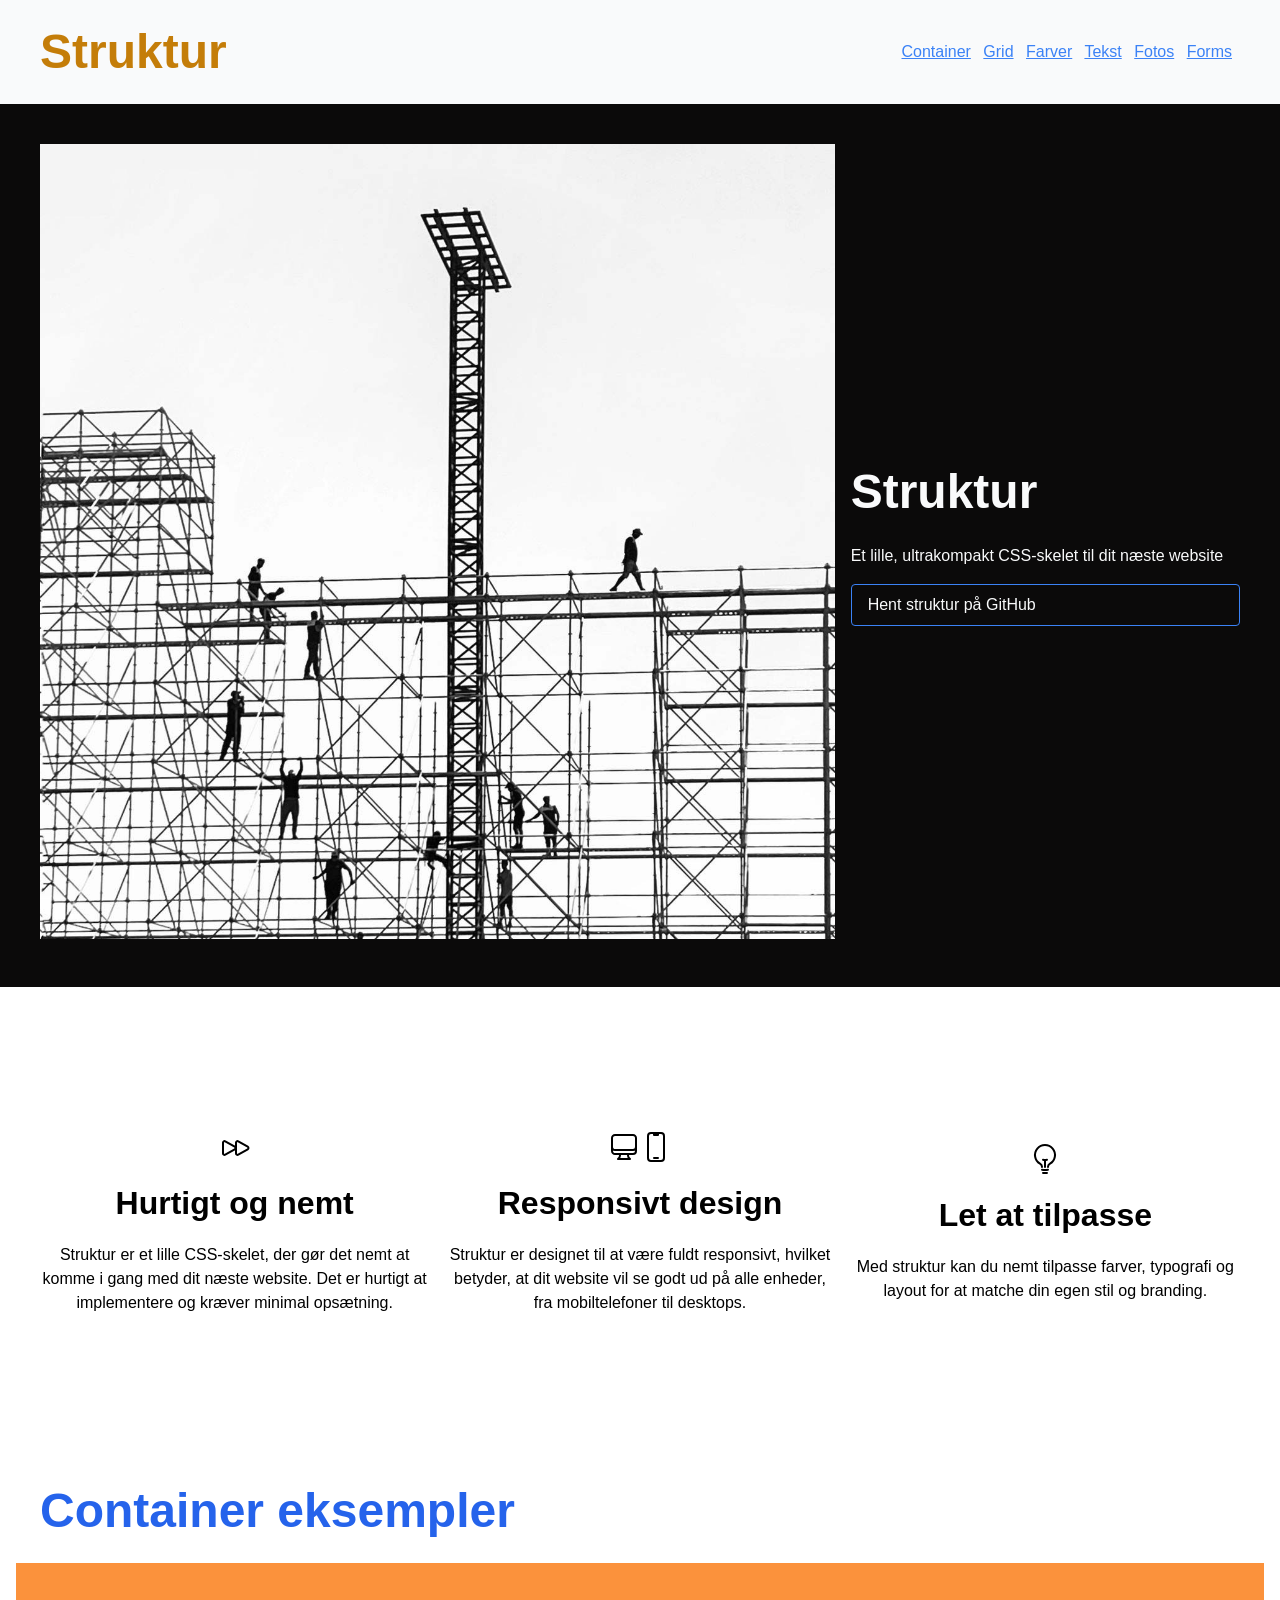
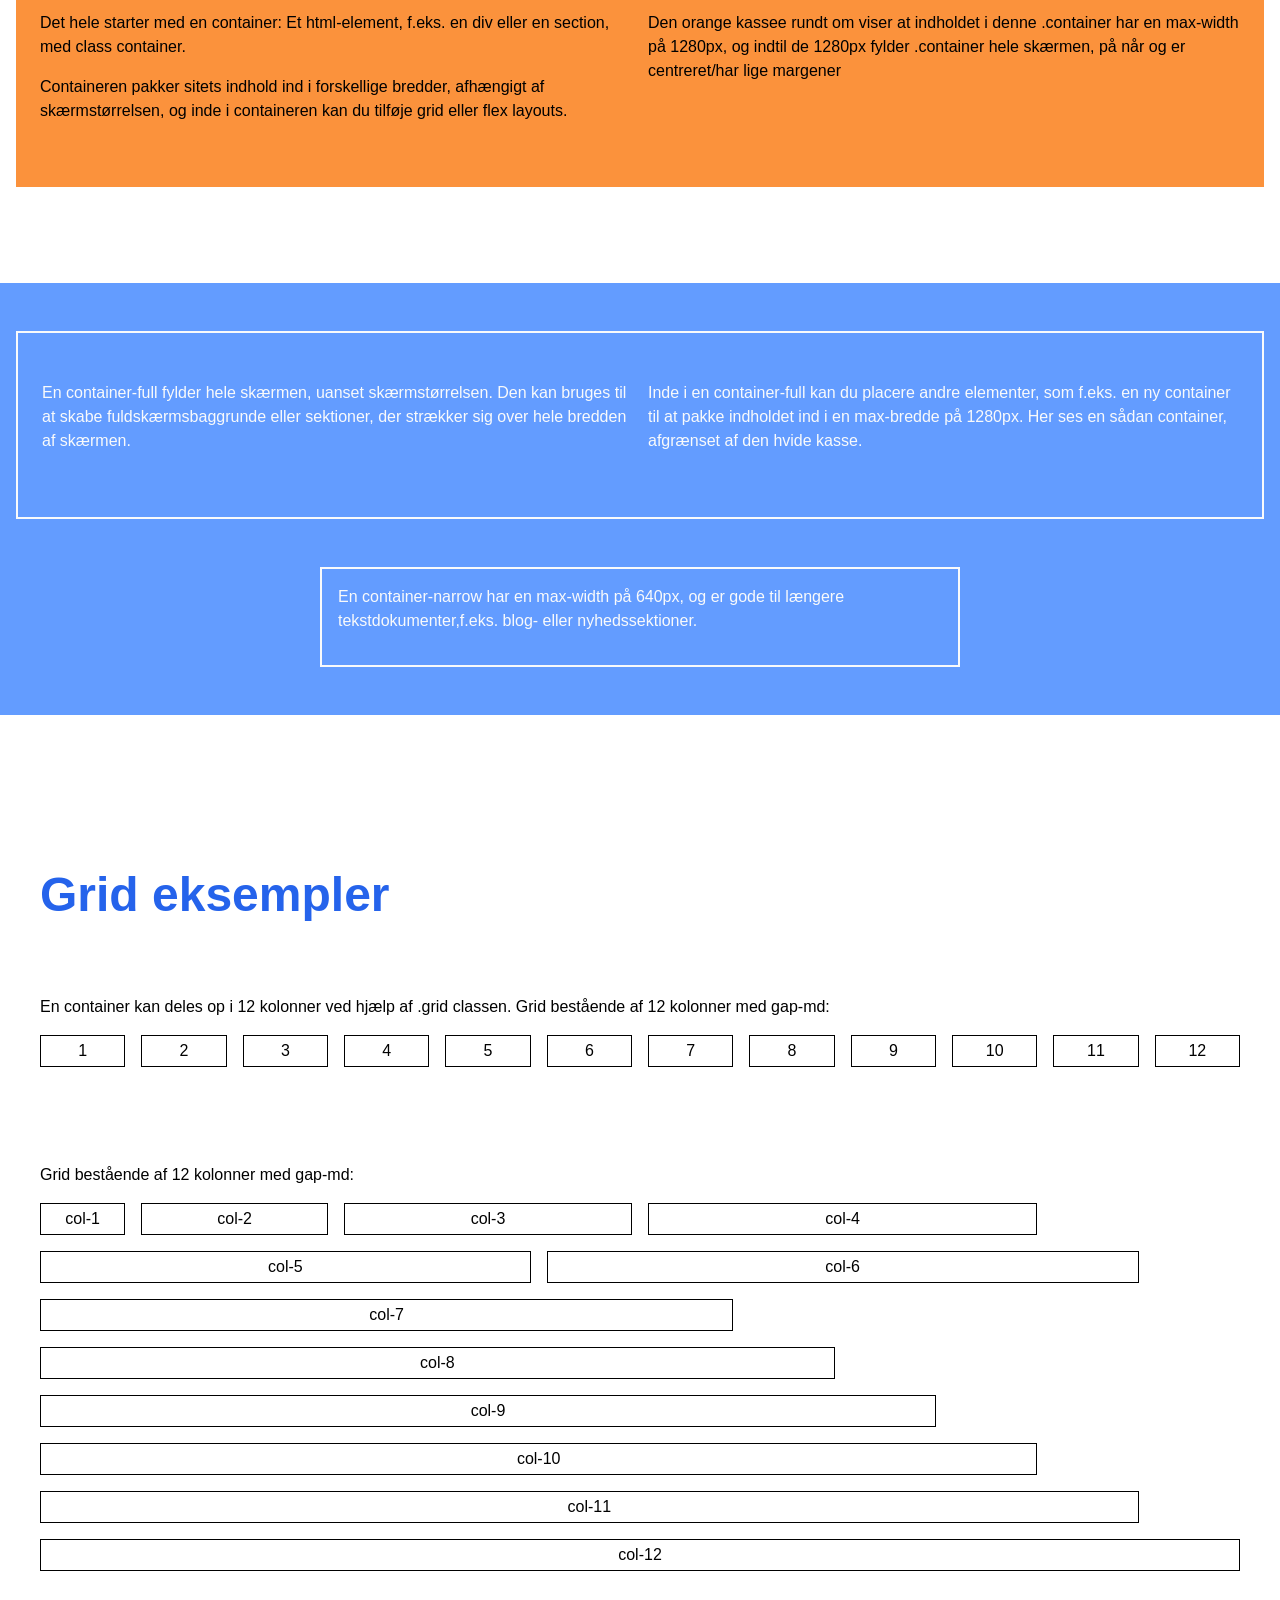
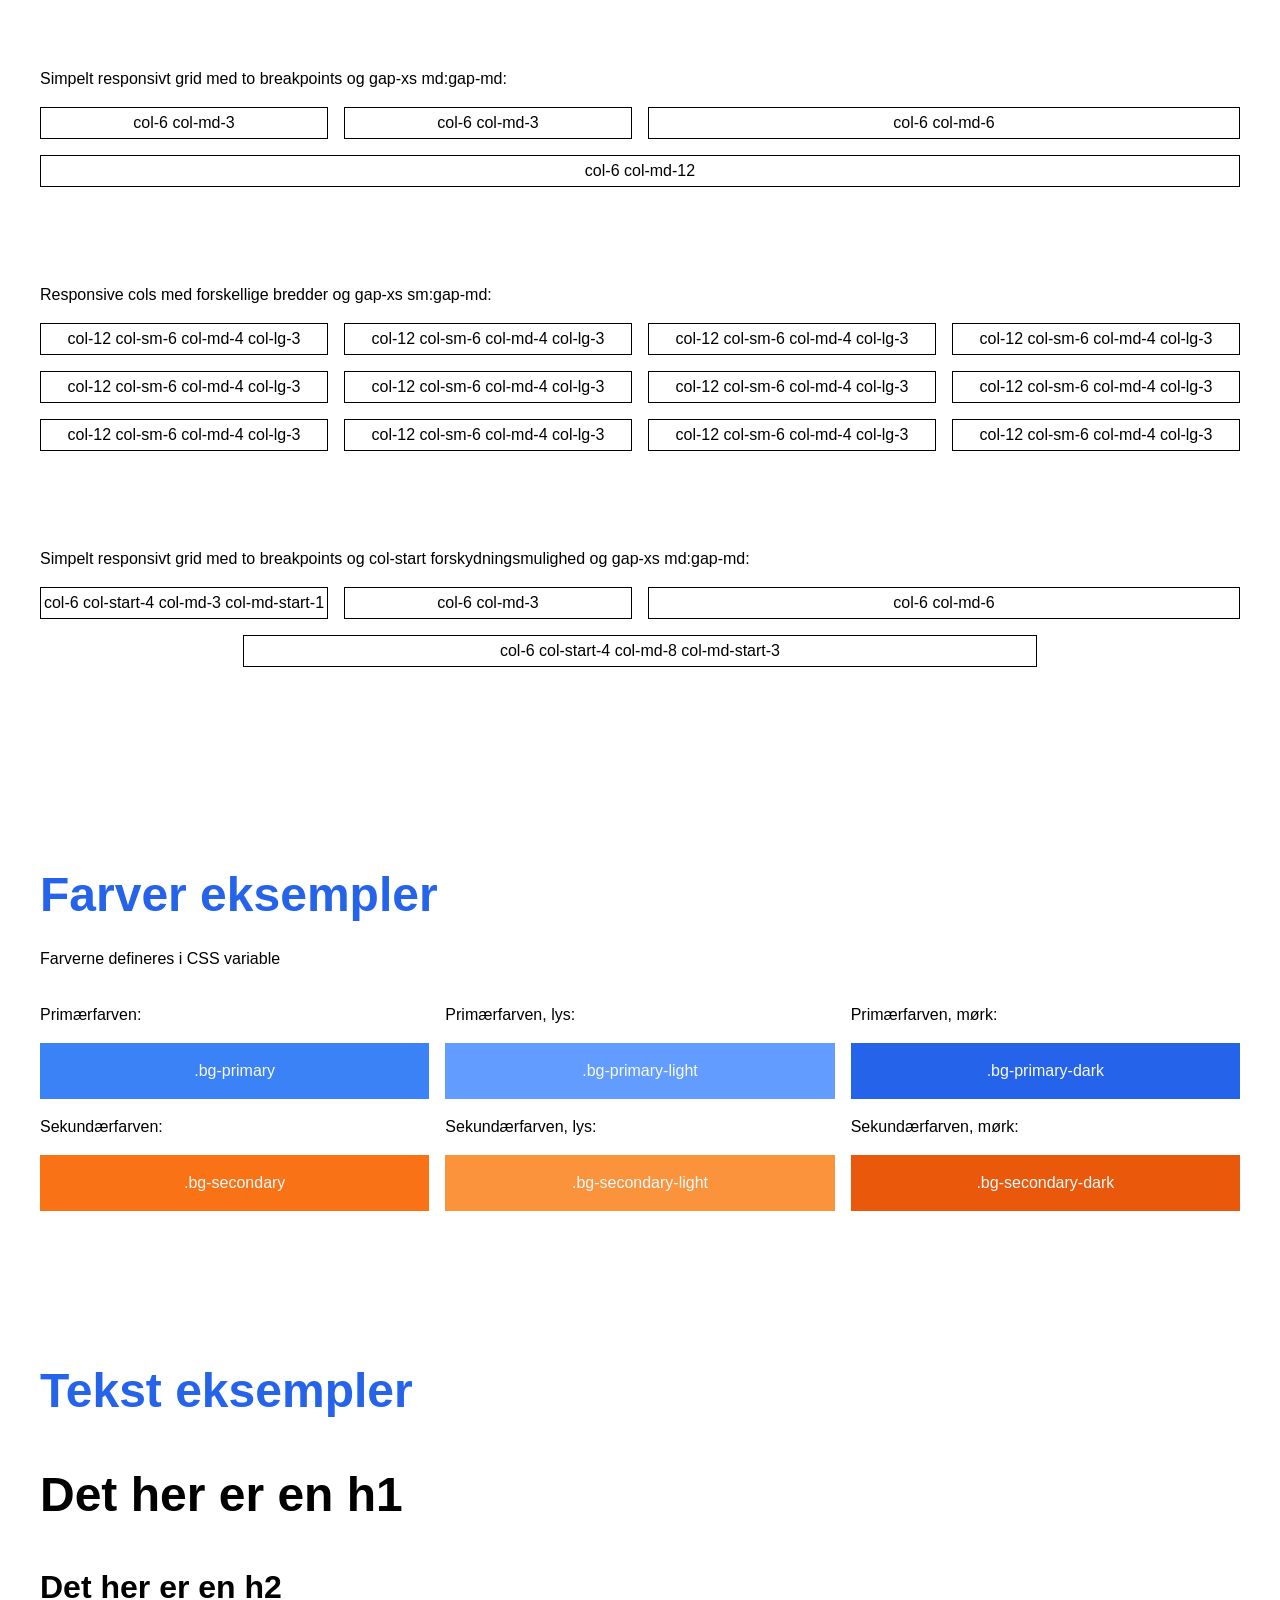
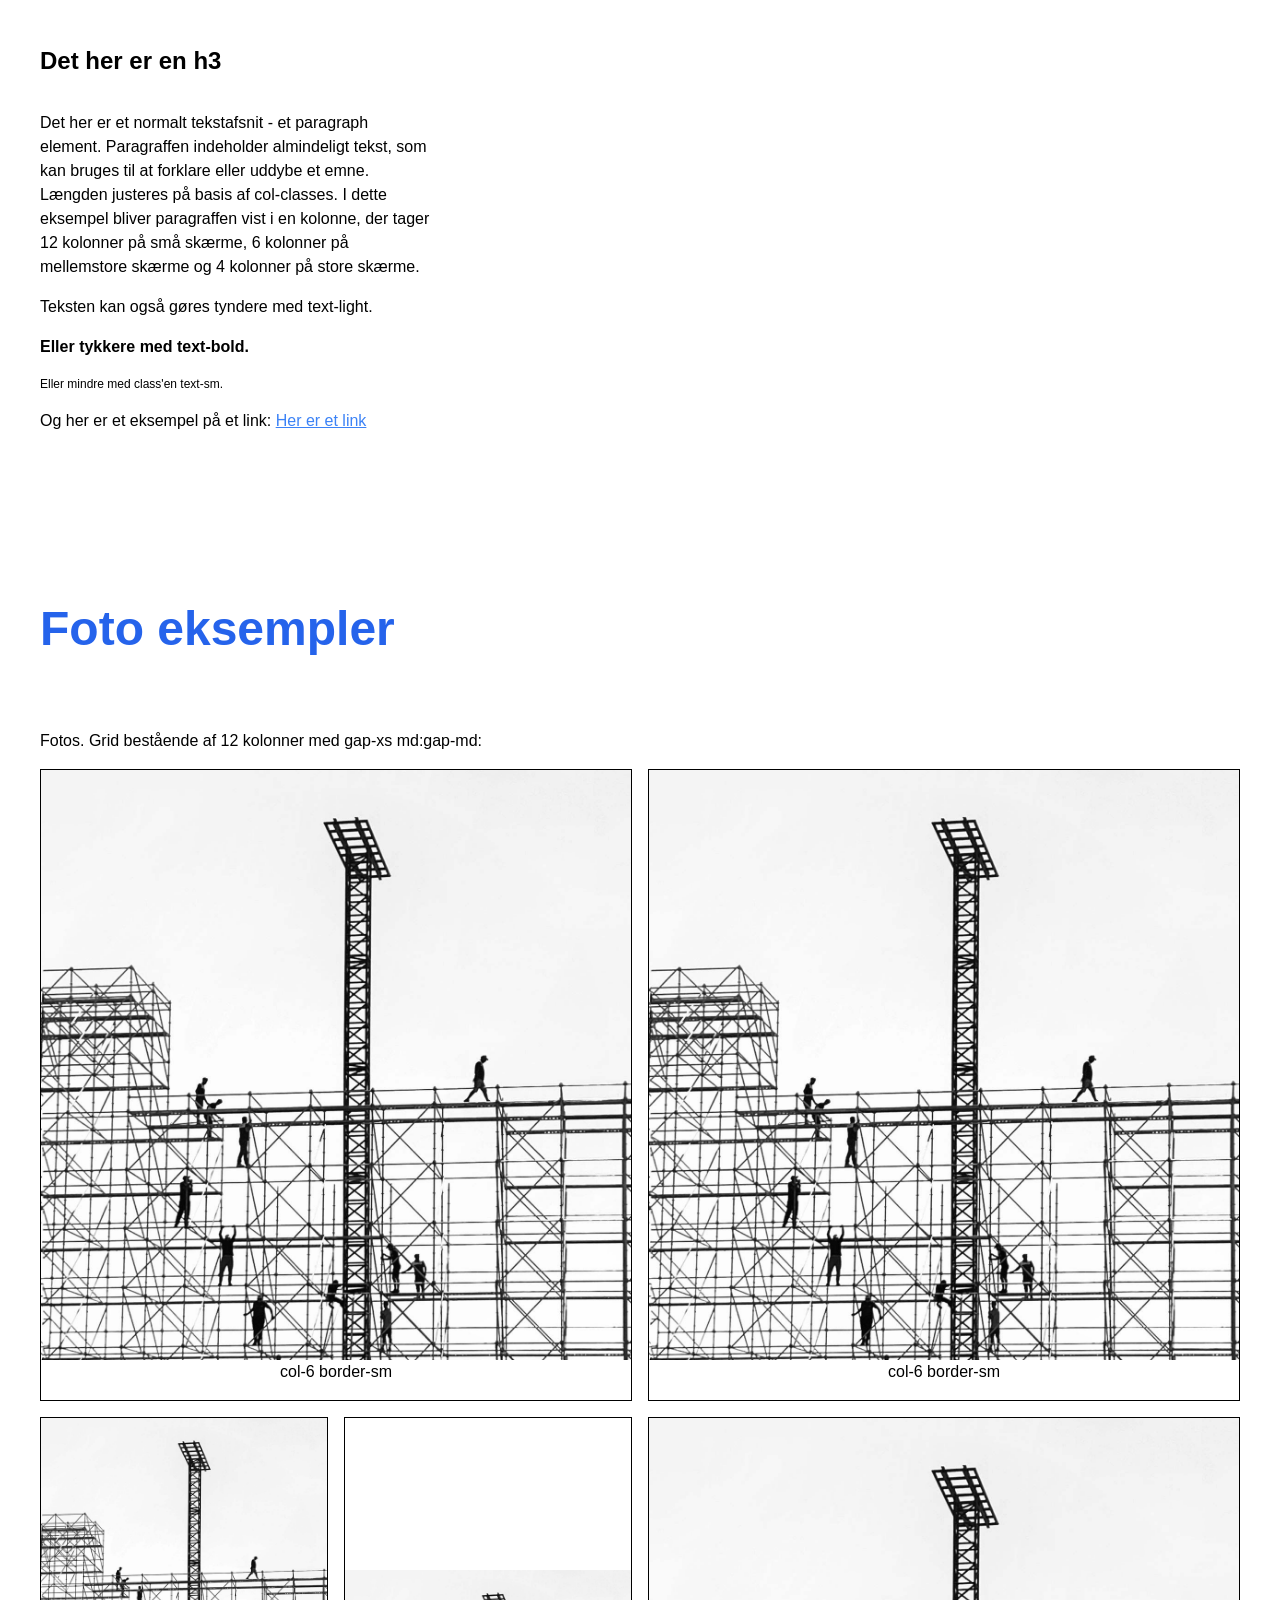
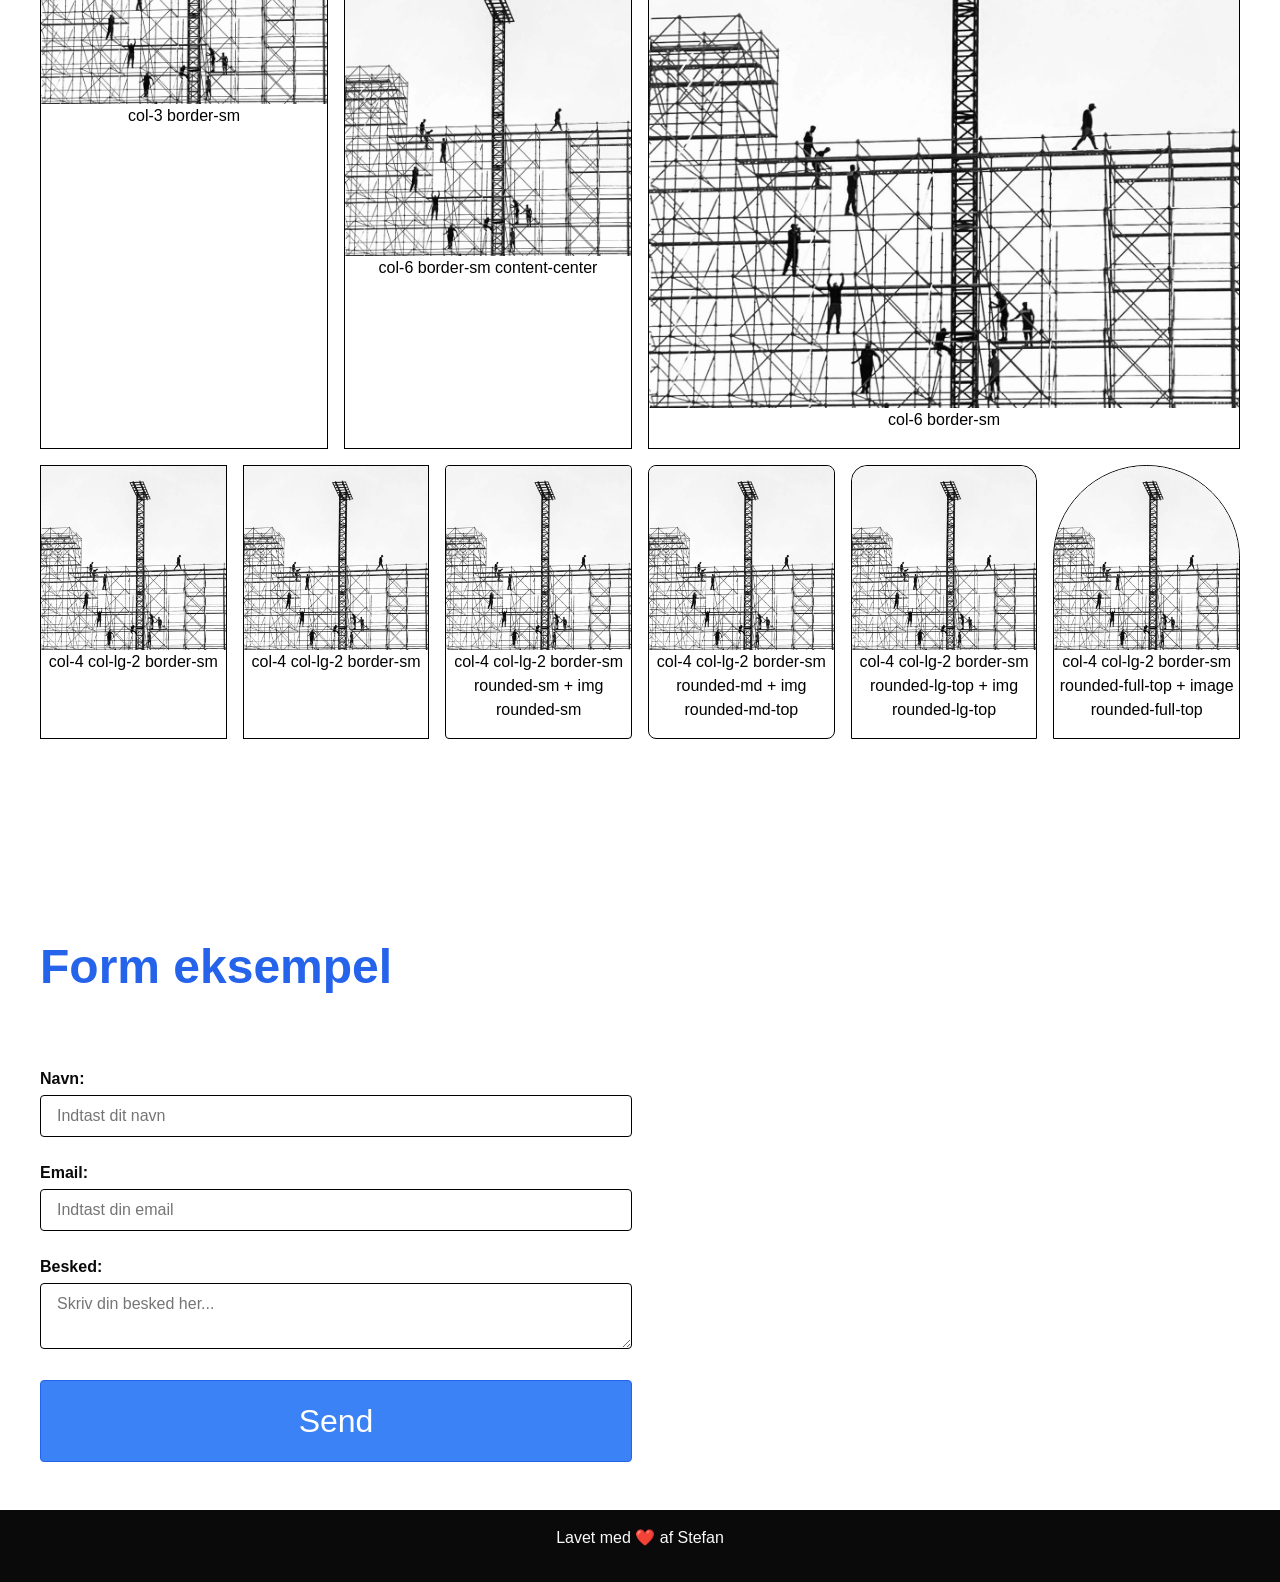
==== commit 7a839f03: "grid_based_v1" ====
--- a/index.html
+++ b/index.html
@@ -1,11 +1,13 @@
 <!DOCTYPE html>
 <html lang="da">
+
 <head>
     <meta charset="UTF-8">
     <meta name="viewport" content="width=device-width, initial-scale=1.0">
     <link rel="stylesheet" href="system.css">
     <title>Struktur starter</title>
 </head>
+
 <body id="top">
     <!-- Header -->
     <header class="navbarfixed">
@@ -15,13 +17,15 @@
                 <a href="#container" class="p-r-sm">Container</a>
                 <a href="#grid" class="p-r-sm">Grid</a>
                 <a href="#farver" class="p-r-sm">Farver</a>
-                 <a href="#tekst" class="p-r-sm">Tekst</a>
+                <a href="#tekst" class="p-r-sm">Tekst</a>
                 <a href="#fotos" class="p-r-sm">Fotos</a>
                 <a href="#forms" class="p-r-sm">Forms</a>
             </nav>
             <div class="navicon hidden-md">
-                <svg xmlns="http://www.w3.org/2000/svg" fill="none" viewBox="0 0 24 24" stroke-width="1.5" stroke="currentColor" class="size-6" height="32" width="32">
-                <path stroke-linecap="round" stroke-linejoin="round" d="M3.75 6.75h16.5M3.75 12h16.5m-16.5 5.25h16.5" />
+                <svg xmlns="http://www.w3.org/2000/svg" fill="none" viewBox="0 0 24 24" stroke-width="1.5"
+                    stroke="currentColor" class="size-6" height="32" width="32">
+                    <path stroke-linecap="round" stroke-linejoin="round"
+                        d="M3.75 6.75h16.5M3.75 12h16.5m-16.5 5.25h16.5" />
                 </svg>
             </div>
             <nav class="mobile-menu hidden flex-col justify-center items-center hidden-md">
@@ -29,7 +33,7 @@
                 <a href="#container" class="p-r-sm">Container</a>
                 <a href="#grid" class="p-r-sm">Grid</a>
                 <a href="#farver" class="p-r-sm">Farver</a>
-                 <a href="#tekst" class="p-r-sm">Tekst</a>
+                <a href="#tekst" class="p-r-sm">Tekst</a>
                 <a href="#fotos" class="p-r-sm">Fotos</a>
                 <a href="#forms" class="p-r-sm">Forms</a>
             </nav>
@@ -44,12 +48,13 @@
             <div class="container ">
                 <div class="grid">
                     <div class="col-12 col-md-6 col-lg-8">
-                        <img src="filer/struktur.jpg" alt="struktur hero foto"  >
+                        <img src="filer/struktur.jpg" alt="struktur hero foto">
                     </div>
                     <div class="col-12 col-md-6 col-lg-4 content-center text-center md:text-left">
                         <h1>Struktur</h1>
                         <p>Et lille, ultrakompakt CSS-skelet til dit næste website</p>
-                        <a href="https://github.com/stefangrage/struktur/" target="_blank" rel="noopener noreferrer" class="btn btn-md btn-outline">Hent struktur på GitHub</a>
+                        <a href="https://github.com/stefangrage/struktur/" target="_blank" rel="noopener noreferrer"
+                            class="btn btn-md btn-outline">Hent struktur på GitHub</a>
                     </div>
                 </div>
             </div>
@@ -59,33 +64,44 @@
             <div class="grid">
                 <div class="col-12 col-md-6 col-lg-4 content-center text-center">
                     <div class="flex flex-row justify-center p-b-md">
-                        <svg xmlns="http://www.w3.org/2000/svg" fill="none" viewBox="0 0 24 24" stroke-width="1.5" stroke="currentColor" class="size-6" width="32" height="32">
-                        <path stroke-linecap="round" stroke-linejoin="round" d="M3 8.689c0-.864.933-1.406 1.683-.977l7.108 4.061a1.125 1.125 0 0 1 0 1.954l-7.108 4.061A1.125 1.125 0 0 1 3 16.811V8.69ZM12.75 8.689c0-.864.933-1.406 1.683-.977l7.108 4.061a1.125 1.125 0 0 1 0 1.954l-7.108 4.061a1.125 1.125 0 0 1-1.683-.977V8.69Z" />
+                        <svg xmlns="http://www.w3.org/2000/svg" fill="none" viewBox="0 0 24 24" stroke-width="1.5"
+                            stroke="currentColor" class="size-6" width="32" height="32">
+                            <path stroke-linecap="round" stroke-linejoin="round"
+                                d="M3 8.689c0-.864.933-1.406 1.683-.977l7.108 4.061a1.125 1.125 0 0 1 0 1.954l-7.108 4.061A1.125 1.125 0 0 1 3 16.811V8.69ZM12.75 8.689c0-.864.933-1.406 1.683-.977l7.108 4.061a1.125 1.125 0 0 1 0 1.954l-7.108 4.061a1.125 1.125 0 0 1-1.683-.977V8.69Z" />
                         </svg>
                     </div>
                     <h2>Hurtigt og nemt</h2>
-                    <p>Struktur er et lille CSS-skelet, der gør det nemt at komme i gang med dit næste website. Det er hurtigt at implementere og kræver minimal opsætning.</p>
+                    <p>Struktur er et lille CSS-skelet, der gør det nemt at komme i gang med dit næste website. Det er
+                        hurtigt at implementere og kræver minimal opsætning.</p>
                 </div>
                 <div class="col-12 col-md-6 col-lg-4 content-center text-center ">
                     <div class="flex flex-row justify-center p-b-md">
-                        <svg xmlns="http://www.w3.org/2000/svg" fill="none" viewBox="0 0 24 24" stroke-width="1.5" stroke="currentColor" class="size-6" width="32" height="32">
-                        <path stroke-linecap="round" stroke-linejoin="round" d="M9 17.25v1.007a3 3 0 0 1-.879 2.122L7.5 21h9l-.621-.621A3 3 0 0 1 15 18.257V17.25m6-12V15a2.25 2.25 0 0 1-2.25 2.25H5.25A2.25 2.25 0 0 1 3 15V5.25m18 0A2.25 2.25 0 0 0 18.75 3H5.25A2.25 2.25 0 0 0 3 5.25m18 0V12a2.25 2.25 0 0 1-2.25 2.25H5.25A2.25 2.25 0 0 1 3 12V5.25" />
+                        <svg xmlns="http://www.w3.org/2000/svg" fill="none" viewBox="0 0 24 24" stroke-width="1.5"
+                            stroke="currentColor" class="size-6" width="32" height="32">
+                            <path stroke-linecap="round" stroke-linejoin="round"
+                                d="M9 17.25v1.007a3 3 0 0 1-.879 2.122L7.5 21h9l-.621-.621A3 3 0 0 1 15 18.257V17.25m6-12V15a2.25 2.25 0 0 1-2.25 2.25H5.25A2.25 2.25 0 0 1 3 15V5.25m18 0A2.25 2.25 0 0 0 18.75 3H5.25A2.25 2.25 0 0 0 3 5.25m18 0V12a2.25 2.25 0 0 1-2.25 2.25H5.25A2.25 2.25 0 0 1 3 12V5.25" />
                         </svg>
-                        <svg xmlns="http://www.w3.org/2000/svg" fill="none" viewBox="0 0 24 24" stroke-width="1.5" stroke="currentColor" class="size-6" width="32" height="32">
-                        <path stroke-linecap="round" stroke-linejoin="round" d="M10.5 1.5H8.25A2.25 2.25 0 0 0 6 3.75v16.5a2.25 2.25 0 0 0 2.25 2.25h7.5A2.25 2.25 0 0 0 18 20.25V3.75a2.25 2.25 0 0 0-2.25-2.25H13.5m-3 0V3h3V1.5m-3 0h3m-3 18.75h3" />
-                        </svg>       
+                        <svg xmlns="http://www.w3.org/2000/svg" fill="none" viewBox="0 0 24 24" stroke-width="1.5"
+                            stroke="currentColor" class="size-6" width="32" height="32">
+                            <path stroke-linecap="round" stroke-linejoin="round"
+                                d="M10.5 1.5H8.25A2.25 2.25 0 0 0 6 3.75v16.5a2.25 2.25 0 0 0 2.25 2.25h7.5A2.25 2.25 0 0 0 18 20.25V3.75a2.25 2.25 0 0 0-2.25-2.25H13.5m-3 0V3h3V1.5m-3 0h3m-3 18.75h3" />
+                        </svg>
                     </div>
                     <h2>Responsivt design</h2>
-                    <p>Struktur er designet til at være fuldt responsivt, hvilket betyder, at dit website vil se godt ud på alle enheder, fra mobiltelefoner til desktops.</p>
+                    <p>Struktur er designet til at være fuldt responsivt, hvilket betyder, at dit website vil se godt ud
+                        på alle enheder, fra mobiltelefoner til desktops.</p>
                 </div>
                 <div class="col-12 col-md-6 col-lg-4 content-center text-center">
                     <div class="flex flex-row justify-center p-b-md">
-                        <svg xmlns="http://www.w3.org/2000/svg" fill="none" viewBox="0 0 24 24" stroke-width="1.5" stroke="currentColor" class="size-6"  width="32" height="32">
-                        <path stroke-linecap="round" stroke-linejoin="round" d="M12 18v-5.25m0 0a6.01 6.01 0 0 0 1.5-.189m-1.5.189a6.01 6.01 0 0 1-1.5-.189m3.75 7.478a12.06 12.06 0 0 1-4.5 0m3.75 2.383a14.406 14.406 0 0 1-3 0M14.25 18v-.192c0-.983.658-1.823 1.508-2.316a7.5 7.5 0 1 0-7.517 0c.85.493 1.509 1.333 1.509 2.316V18" />
+                        <svg xmlns="http://www.w3.org/2000/svg" fill="none" viewBox="0 0 24 24" stroke-width="1.5"
+                            stroke="currentColor" class="size-6" width="32" height="32">
+                            <path stroke-linecap="round" stroke-linejoin="round"
+                                d="M12 18v-5.25m0 0a6.01 6.01 0 0 0 1.5-.189m-1.5.189a6.01 6.01 0 0 1-1.5-.189m3.75 7.478a12.06 12.06 0 0 1-4.5 0m3.75 2.383a14.406 14.406 0 0 1-3 0M14.25 18v-.192c0-.983.658-1.823 1.508-2.316a7.5 7.5 0 1 0-7.517 0c.85.493 1.509 1.333 1.509 2.316V18" />
                         </svg>
                     </div>
                     <h2>Let at tilpasse</h2>
-                    <p>Med struktur kan du nemt tilpasse farver, typografi og layout for at matche din egen stil og branding.</p>
+                    <p>Med struktur kan du nemt tilpasse farver, typografi og layout for at matche din egen stil og
+                        branding.</p>
                 </div>
             </div>
         </div>
@@ -102,11 +118,14 @@
         <section class="container gap-xs md:gap-md bg-secondary-light">
             <div class="grid">
                 <div class="col-12 col-md-6">
-                    <p>Det hele starter med en container: Et html-element, f.eks. en div eller en section, med class container.</p>
-                    <p>Containeren pakker sitets indhold ind i forskellige bredder, afhængigt af skærmstørrelsen, og inde i containeren kan du tilføje grid eller flex layouts.</p>
-                </div>
-                <div class="col-12 col-md-6">     
-                    <p>Den orange kassee rundt om viser at indholdet i denne .container har en max-width på 1280px, og indtil de 1280px fylder .container hele skærmen, på når og er centreret/har lige margener</p>
+                    <p>Det hele starter med en container: Et html-element, f.eks. en div eller en section, med class
+                        container.</p>
+                    <p>Containeren pakker sitets indhold ind i forskellige bredder, afhængigt af skærmstørrelsen, og
+                        inde i containeren kan du tilføje grid eller flex layouts.</p>
+                </div>
+                <div class="col-12 col-md-6">
+                    <p>Den orange kassee rundt om viser at indholdet i denne .container har en max-width på 1280px, og
+                        indtil de 1280px fylder .container hele skærmen, på når og er centreret/har lige margener</p>
                 </div>
             </div>
         </section>
@@ -115,15 +134,19 @@
             <div class="container border-md">
                 <div class="grid">
                     <div class="col-12 col-md-6 ">
-                        <p>En container-full fylder hele skærmen, uanset skærmstørrelsen. Den kan bruges til at skabe fuldskærmsbaggrunde eller sektioner, der strækker sig over hele bredden af skærmen.</p>
-                    </div>
-                    <div class="col-12 col-md-6">     
-                        <p>Inde i en container-full kan du placere andre elementer, som f.eks. en ny container til at pakke indholdet ind i en max-bredde på 1280px. Her ses en sådan container, afgrænset af den hvide kasse.</p>
+                        <p>En container-full fylder hele skærmen, uanset skærmstørrelsen. Den kan bruges til at skabe
+                            fuldskærmsbaggrunde eller sektioner, der strækker sig over hele bredden af skærmen.</p>
+                    </div>
+                    <div class="col-12 col-md-6">
+                        <p>Inde i en container-full kan du placere andre elementer, som f.eks. en ny container til at
+                            pakke indholdet ind i en max-bredde på 1280px. Her ses en sådan container, afgrænset af den
+                            hvide kasse.</p>
                     </div>
                 </div>
             </div>
             <div class="container-narrow m-t-xxl p-md border-md text-bright">
-                <p>En container-narrow har en max-width på 640px, og er gode til længere tekstdokumenter,f.eks. blog- eller nyhedssektioner.</p>
+                <p>En container-narrow har en max-width på 640px, og er gode til længere tekstdokumenter,f.eks. blog-
+                    eller nyhedssektioner.</p>
             </div>
         </section>
         <!-- Container eksempler slut-->
@@ -140,22 +163,23 @@
         <section class="container ">
             <div class="grid">
                 <div class="col-12">
-                    <p>En container kan deles op i 12 kolonner ved hjælp af .grid classen. Grid bestående af 12 kolonner med gap-md:</p>
+                    <p>En container kan deles op i 12 kolonner ved hjælp af .grid classen. Grid bestående af 12 kolonner
+                        med gap-md:</p>
                 </div>
             </div>
             <div class="grid gap-xs md:gap-md">
-                <div class="col-1 border-sm content-center text-center">1</div> 
-                <div class="col-1 border-sm content-center text-center">2</div> 
-                <div class="col-1 border-sm content-center text-center">3</div> 
-                <div class="col-1 border-sm content-center text-center">4</div> 
-                <div class="col-1 border-sm content-center text-center">5</div> 
-                <div class="col-1 border-sm content-center text-center">6</div> 
-                <div class="col-1 border-sm content-center text-center">7</div> 
-                <div class="col-1 border-sm content-center text-center">8</div> 
-                <div class="col-1 border-sm content-center text-center">9</div> 
-                <div class="col-1 border-sm content-center text-center">10</div> 
-                <div class="col-1 border-sm content-center text-center">11</div> 
-                <div class="col-1 border-sm content-center text-center">12</div> 
+                <div class="col-1 border-sm content-center text-center">1</div>
+                <div class="col-1 border-sm content-center text-center">2</div>
+                <div class="col-1 border-sm content-center text-center">3</div>
+                <div class="col-1 border-sm content-center text-center">4</div>
+                <div class="col-1 border-sm content-center text-center">5</div>
+                <div class="col-1 border-sm content-center text-center">6</div>
+                <div class="col-1 border-sm content-center text-center">7</div>
+                <div class="col-1 border-sm content-center text-center">8</div>
+                <div class="col-1 border-sm content-center text-center">9</div>
+                <div class="col-1 border-sm content-center text-center">10</div>
+                <div class="col-1 border-sm content-center text-center">11</div>
+                <div class="col-1 border-sm content-center text-center">12</div>
             </div>
         </section>
 
@@ -166,17 +190,17 @@
                 </div>
             </div>
             <div class="grid gap-xs sm:gap-md">
-                <div class="col-1 border-sm content-center text-center">col-1</div> 
-                <div class="col-2 border-sm content-center text-center">col-2</div> 
-                <div class="col-3 border-sm content-center text-center">col-3</div> 
-                <div class="col-4 border-sm content-center text-center">col-4</div> 
-                <div class="col-5 border-sm content-center text-center">col-5</div> 
-                <div class="col-6 border-sm content-center text-center">col-6</div> 
+                <div class="col-1 border-sm content-center text-center">col-1</div>
+                <div class="col-2 border-sm content-center text-center">col-2</div>
+                <div class="col-3 border-sm content-center text-center">col-3</div>
+                <div class="col-4 border-sm content-center text-center">col-4</div>
+                <div class="col-5 border-sm content-center text-center">col-5</div>
+                <div class="col-6 border-sm content-center text-center">col-6</div>
                 <div class="col-7 border-sm content-center text-center">col-7</div>
-                <div class="col-8 border-sm content-center text-center">col-8</div> 
-                <div class="col-9 border-sm content-center text-center">col-9</div> 
-                <div class="col-10 border-sm content-center text-center">col-10</div> 
-                <div class="col-11 border-sm content-center text-center">col-11</div> 
+                <div class="col-8 border-sm content-center text-center">col-8</div>
+                <div class="col-9 border-sm content-center text-center">col-9</div>
+                <div class="col-10 border-sm content-center text-center">col-10</div>
+                <div class="col-11 border-sm content-center text-center">col-11</div>
                 <div class="col-12 border-sm content-center text-center">col-12</div>
             </div>
         </section>
@@ -189,8 +213,8 @@
             </div>
             <div class="grid">
                 <div class="col-6 col-md-3  border-sm content-center text-center">col-6 col-md-3</div>
-                <div class="col-6 col-md-3  border-sm content-center text-center">col-6 col-md-3</div> 
-                <div class="col-6 col-md-6  border-sm content-center text-center">col-6 col-md-6</div> 
+                <div class="col-6 col-md-3  border-sm content-center text-center">col-6 col-md-3</div>
+                <div class="col-6 col-md-6  border-sm content-center text-center">col-6 col-md-6</div>
                 <div class="col-6 col-md-12  border-sm content-center text-center">col-6 col-md-12</div>
             </div>
         </section>
@@ -202,32 +226,47 @@
                 </div>
             </div>
             <div class="grid">
-                <div class="col-12 col-sm-6 col-md-4 col-lg-3 border-sm content-center text-center">col-12 col-sm-6 col-md-4 col-lg-3</div> 
-                <div class="col-12 col-sm-6 col-md-4 col-lg-3 border-sm content-center text-center">col-12 col-sm-6 col-md-4 col-lg-3</div> 
-                <div class="col-12 col-sm-6 col-md-4 col-lg-3 border-sm content-center text-center">col-12 col-sm-6 col-md-4 col-lg-3</div> 
-                <div class="col-12 col-sm-6 col-md-4 col-lg-3 border-sm content-center text-center">col-12 col-sm-6 col-md-4 col-lg-3</div> 
-                <div class="col-12 col-sm-6 col-md-4 col-lg-3 border-sm content-center text-center">col-12 col-sm-6 col-md-4 col-lg-3</div> 
-                <div class="col-12 col-sm-6 col-md-4 col-lg-3 border-sm content-center text-center">col-12 col-sm-6 col-md-4 col-lg-3</div> 
-                <div class="col-12 col-sm-6 col-md-4 col-lg-3 border-sm content-center text-center">col-12 col-sm-6 col-md-4 col-lg-3</div> 
-                <div class="col-12 col-sm-6 col-md-4 col-lg-3 border-sm content-center text-center">col-12 col-sm-6 col-md-4 col-lg-3</div> 
-                <div class="col-12 col-sm-6 col-md-4 col-lg-3 border-sm content-center text-center">col-12 col-sm-6 col-md-4 col-lg-3</div> 
-                <div class="col-12 col-sm-6 col-md-4 col-lg-3 border-sm content-center text-center">col-12 col-sm-6 col-md-4 col-lg-3</div> 
-                <div class="col-12 col-sm-6 col-md-4 col-lg-3 border-sm content-center text-center">col-12 col-sm-6 col-md-4 col-lg-3</div> 
-                <div class="col-12 col-sm-6 col-md-4 col-lg-3 border-sm content-center text-center">col-12 col-sm-6 col-md-4 col-lg-3</div> 
+                <div class="col-12 col-sm-6 col-md-4 col-lg-3 border-sm content-center text-center">col-12 col-sm-6
+                    col-md-4 col-lg-3</div>
+                <div class="col-12 col-sm-6 col-md-4 col-lg-3 border-sm content-center text-center">col-12 col-sm-6
+                    col-md-4 col-lg-3</div>
+                <div class="col-12 col-sm-6 col-md-4 col-lg-3 border-sm content-center text-center">col-12 col-sm-6
+                    col-md-4 col-lg-3</div>
+                <div class="col-12 col-sm-6 col-md-4 col-lg-3 border-sm content-center text-center">col-12 col-sm-6
+                    col-md-4 col-lg-3</div>
+                <div class="col-12 col-sm-6 col-md-4 col-lg-3 border-sm content-center text-center">col-12 col-sm-6
+                    col-md-4 col-lg-3</div>
+                <div class="col-12 col-sm-6 col-md-4 col-lg-3 border-sm content-center text-center">col-12 col-sm-6
+                    col-md-4 col-lg-3</div>
+                <div class="col-12 col-sm-6 col-md-4 col-lg-3 border-sm content-center text-center">col-12 col-sm-6
+                    col-md-4 col-lg-3</div>
+                <div class="col-12 col-sm-6 col-md-4 col-lg-3 border-sm content-center text-center">col-12 col-sm-6
+                    col-md-4 col-lg-3</div>
+                <div class="col-12 col-sm-6 col-md-4 col-lg-3 border-sm content-center text-center">col-12 col-sm-6
+                    col-md-4 col-lg-3</div>
+                <div class="col-12 col-sm-6 col-md-4 col-lg-3 border-sm content-center text-center">col-12 col-sm-6
+                    col-md-4 col-lg-3</div>
+                <div class="col-12 col-sm-6 col-md-4 col-lg-3 border-sm content-center text-center">col-12 col-sm-6
+                    col-md-4 col-lg-3</div>
+                <div class="col-12 col-sm-6 col-md-4 col-lg-3 border-sm content-center text-center">col-12 col-sm-6
+                    col-md-4 col-lg-3</div>
             </div>
         </section>
 
         <section class="container gap-xs md:gap-md">
             <div class="grid">
                 <div class="col-12">
-                    <p>Simpelt responsivt grid med to breakpoints og col-start forskydningsmulighed og gap-xs md:gap-md:</p>
-                </div>
-            </div>
-            <div class="grid">
-                <div class="col-6 col-start-4 col-md-3 col-md-start-1 border-sm content-center text-center">col-6 col-start-4 col-md-3 col-md-start-1</div>
-                <div class="col-6 col-md-3  border-sm content-center text-center">col-6 col-md-3</div> 
-                <div class="col-6 col-md-6  border-sm content-center text-center">col-6 col-md-6</div> 
-                <div class="col-6 col-start-4 col-md-8 col-md-start-3  border-sm content-center text-center">col-6 col-start-4 col-md-8 col-md-start-3</div>
+                    <p>Simpelt responsivt grid med to breakpoints og col-start forskydningsmulighed og gap-xs md:gap-md:
+                    </p>
+                </div>
+            </div>
+            <div class="grid">
+                <div class="col-6 col-start-4 col-md-3 col-md-start-1 border-sm content-center text-center">col-6
+                    col-start-4 col-md-3 col-md-start-1</div>
+                <div class="col-6 col-md-3  border-sm content-center text-center">col-6 col-md-3</div>
+                <div class="col-6 col-md-6  border-sm content-center text-center">col-6 col-md-6</div>
+                <div class="col-6 col-start-4 col-md-8 col-md-start-3  border-sm content-center text-center">col-6
+                    col-start-4 col-md-8 col-md-start-3</div>
             </div>
         </section>
         <!-- Grid eksempler slut-->
@@ -283,7 +322,10 @@
                     <h3>Det her er en h3</h3>
                 </div>
                 <div class="col-12 col-md-6 col-lg-4">
-                    <p>Det her er et normalt tekstafsnit - et paragraph element. Paragraffen indeholder almindeligt tekst, som kan bruges til at forklare eller uddybe et emne. Længden justeres på basis af col-classes. I dette eksempel bliver paragraffen vist i en kolonne, der tager 12 kolonner på små skærme, 6 kolonner på mellemstore skærme og 4 kolonner på store skærme.</p> 
+                    <p>Det her er et normalt tekstafsnit - et paragraph element. Paragraffen indeholder almindeligt
+                        tekst, som kan bruges til at forklare eller uddybe et emne. Længden justeres på basis af
+                        col-classes. I dette eksempel bliver paragraffen vist i en kolonne, der tager 12 kolonner på små
+                        skærme, 6 kolonner på mellemstore skærme og 4 kolonner på store skærme.</p>
                     <p class="text-light">Teksten kan også gøres tyndere med text-light.</p>
                     <p class="text-bold"> Eller tykkere med text-bold.</p>
                     <p class="text-sm">Eller mindre med class'en text-sm.</p>
@@ -291,7 +333,7 @@
                 </div>
             </div>
         </div>
-         <!-- Tekst eksempler slut-->
+        <!-- Tekst eksempler slut-->
 
         <!-- Foto eksempler -->
         <div class="container p-b-zero m-t-xxxl" id="fotos">
@@ -309,17 +351,43 @@
                 </div>
             </div>
             <div class="grid">
-                <div class="col-6 border-sm"><img src="/filer/struktur.jpg" alt="foto"><p>col-6 border-sm</p></div> 
-                <div class="col-6 border-sm"><img src="/filer/struktur.jpg" alt="foto"><p>col-6 border-sm</p></div> 
-                <div class="col-3 border-sm"><img src="/filer/struktur.jpg" alt="foto"><p>col-3 border-sm</p></div> 
-                <div class="col-3 border-sm content-center"><img src="/filer/struktur.jpg" alt="foto"><p>col-6 border-sm content-center</p></div> 
-                <div class="col-6 border-sm"><img src="/filer/struktur.jpg" alt="foto"><p>col-6 border-sm</p></div> 
-                <div class="col-4 col-lg-2 border-sm"><img src="/filer/struktur.jpg" alt="foto"><p>col-4 col-lg-2 border-sm</p></div>
-                <div class="col-4 col-lg-2 border-sm"><img src="/filer/struktur.jpg" alt="foto"><p>col-4 col-lg-2 border-sm</p></div> 
-                <div class="col-4 col-lg-2 border-sm rounded-sm"><img src="/filer/struktur.jpg" class="rounded-sm" alt="foto"><p>col-4 col-lg-2 border-sm rounded-sm + img rounded-sm</p></div> 
-                <div class="col-4 col-lg-2 border-sm rounded-md"><img src="/filer/struktur.jpg" class="rounded-md-top" alt="foto"><p>col-4 col-lg-2 border-sm rounded-md + img rounded-md-top</p></div>
-                <div class="col-4 col-lg-2 border-sm rounded-lg-top"><img src="/filer/struktur.jpg" class="rounded-lg-top" alt="foto"><p>col-4 col-lg-2 border-sm rounded-lg-top + img rounded-lg-top</p></div> 
-                <div class="col-4 col-lg-2 border-sm rounded-full-top"><img src="/filer/struktur.jpg" class="rounded-full-top" alt="foto"><p>col-4 col-lg-2 border-sm rounded-full-top + image rounded-full-top</p></div> 
+                <div class="col-6 border-sm"><img src="/filer/struktur.jpg" alt="foto">
+                    <p>col-6 border-sm</p>
+                </div>
+                <div class="col-6 border-sm"><img src="/filer/struktur.jpg" alt="foto">
+                    <p>col-6 border-sm</p>
+                </div>
+                <div class="col-3 border-sm"><img src="/filer/struktur.jpg" alt="foto">
+                    <p>col-3 border-sm</p>
+                </div>
+                <div class="col-3 border-sm content-center"><img src="/filer/struktur.jpg" alt="foto">
+                    <p>col-6 border-sm content-center</p>
+                </div>
+                <div class="col-6 border-sm"><img src="/filer/struktur.jpg" alt="foto">
+                    <p>col-6 border-sm</p>
+                </div>
+                <div class="col-4 col-lg-2 border-sm"><img src="/filer/struktur.jpg" alt="foto">
+                    <p>col-4 col-lg-2 border-sm</p>
+                </div>
+                <div class="col-4 col-lg-2 border-sm"><img src="/filer/struktur.jpg" alt="foto">
+                    <p>col-4 col-lg-2 border-sm</p>
+                </div>
+                <div class="col-4 col-lg-2 border-sm rounded-sm"><img src="/filer/struktur.jpg" class="rounded-sm"
+                        alt="foto">
+                    <p>col-4 col-lg-2 border-sm rounded-sm + img rounded-sm</p>
+                </div>
+                <div class="col-4 col-lg-2 border-sm rounded-md"><img src="/filer/struktur.jpg" class="rounded-md-top"
+                        alt="foto">
+                    <p>col-4 col-lg-2 border-sm rounded-md + img rounded-md-top</p>
+                </div>
+                <div class="col-4 col-lg-2 border-sm rounded-lg-top"><img src="/filer/struktur.jpg"
+                        class="rounded-lg-top" alt="foto">
+                    <p>col-4 col-lg-2 border-sm rounded-lg-top + img rounded-lg-top</p>
+                </div>
+                <div class="col-4 col-lg-2 border-sm rounded-full-top"><img src="/filer/struktur.jpg"
+                        class="rounded-full-top" alt="foto">
+                    <p>col-4 col-lg-2 border-sm rounded-full-top + image rounded-full-top</p>
+                </div>
             </div>
         </section>
         <!-- Foto eksempler slut-->
@@ -347,18 +415,19 @@
                         </div>
                         <div class="m-b-lg">
                             <label for="message">Besked:</label>
-                            <textarea id="message" name="message" placeholder="Skriv din besked her..." required></textarea>
+                            <textarea id="message" name="message" placeholder="Skriv din besked her..."
+                                required></textarea>
                         </div>
                         <div class="text-right">
                             <button type="submit" class="btn btn-primary btn-full">Send</button>
                         </div>
-                        
+
                     </form>
                 </div>
             </div>
         </section>
         <!-- Form eksempler slut -->
-    
+
 
     </main>
     <!-- Main slut -->
@@ -373,4 +442,5 @@
     <!-- Inkluderer scripts-->
     <script src="js.js"></script>
 </body>
+
 </html>
--- a/system.css
+++ b/system.css
@@ -23,13 +23,17 @@
 }
 
 body {
-  font-family: system-ui, -apple-system, sans-serif;
+  font-family:
+    system-ui,
+    -apple-system,
+    sans-serif;
   line-height: 1.5;
   -webkit-font-smoothing: antialiased;
   -moz-osx-font-smoothing: grayscale;
 }
 
-ul, ol {
+ul,
+ol {
   list-style: none;
 }
 
@@ -43,7 +47,10 @@
   display: block;
 }
 
-button, input, textarea, select {
+button,
+input,
+textarea,
+select {
   font: inherit;
   border: none;
   background: transparent;
@@ -54,53 +61,56 @@
   outline-offset: 2px;
 }
 
-
+header {
+  display: flex;
+  align-items: center;
+}
 
 /* ========== 2: Variable & tokens ========== */
 
 :root {
-/* farver*/
-    --color-primary: rgba(59, 130, 246, 1); /* En blålig primærfarve */
-    --color-primary-light: rgba(99, 156, 255, 1);
-    --color-primary-dark: rgba(37, 99, 235, 1);
-    --color-secondary: rgba(249, 115, 22, 1); /* En orange sekundærfarve */
-    --color-secondary-light: rgba(251, 146, 60, 1);
-    --color-secondary-dark: rgba(234, 88, 12, 1);
-    --color-dark: rgb(11, 10, 10);
-    --color-bright: rgba(249, 250, 251, 1);
-
-/* Spacing */
-    --space-zero: 0;
-    --space-xs: 0.25rem;
-    --space-sm: 0.5rem;
-    --space-md: 1rem;
-    --space-lg: 1.5rem;
-    --space-xl: 2rem;
-    --space-xxl: 3rem;
-    --space-xxxl: 6rem;
-
-/* Font-størrelser */
-    --font-size-sm: 0.75rem;
-    --font-size-base: 1rem;
-    --font-size-md: 1.5rem;
-    --font-size-lg: 2rem;
-    --font-size-xl: 3rem;
-    --font-weight-light: 300;
-    --font-weight-normal: 400;
-    --font-weight-bold: 700;
-
-/* Fonte */
+  /* farver*/
+  --color-primary: rgba(59, 130, 246, 1); /* En blålig primærfarve */
+  --color-primary-light: rgba(99, 156, 255, 1);
+  --color-primary-dark: rgba(37, 99, 235, 1);
+  --color-secondary: rgba(249, 115, 22, 1); /* En orange sekundærfarve */
+  --color-secondary-light: rgba(251, 146, 60, 1);
+  --color-secondary-dark: rgba(234, 88, 12, 1);
+  --color-dark: rgb(11, 10, 10);
+  --color-bright: rgba(249, 250, 251, 1);
+
+  /* Spacing */
+  --space-zero: 0;
+  --space-xs: 0.25rem;
+  --space-sm: 0.5rem;
+  --space-md: 1rem;
+  --space-lg: 1.5rem;
+  --space-xl: 2rem;
+  --space-xxl: 3rem;
+  --space-xxxl: 6rem;
+
+  /* Font-størrelser */
+  --font-size-sm: 0.75rem;
+  --font-size-base: 1rem;
+  --font-size-md: 1.5rem;
+  --font-size-lg: 2rem;
+  --font-size-xl: 3rem;
+  --font-weight-light: 300;
+  --font-weight-normal: 400;
+  --font-weight-bold: 700;
+
+  /* Fonte */
   --font-family-sans: sans-serif;
   --font-family-serif: serif;
   --font-family-mono: monospace;
 
-/* Containers */
-    --container-full: 100%;
-    --container-wide: 1280px;
-    --container-narrow: 640px;
-    --container-fluid: calc(100% - var(--space-md) * 2);
-    --container-padding: 1rem;
-    --container-padding-sm: 0.5rem;
+  /* Containers */
+  --container-full: 100%;
+  --container-wide: 1280px;
+  --container-narrow: 640px;
+  --container-fluid: calc(100% - var(--space-md) * 2);
+  --container-padding: 1rem;
+  --container-padding-sm: 0.5rem;
 
   /* Borders & Radius */
   --radius-sm: 0.25rem;
@@ -120,470 +130,838 @@
 
 /* Surface Tokens / classes*/
 .bg-primary {
-    background-color: var(--color-primary);
+  background-color: var(--color-primary);
 }
 .text-primary {
-    color: var(--color-primary);
+  color: var(--color-primary);
 }
 .bg-primary-light {
-    background-color: var(--color-primary-light);
+  background-color: var(--color-primary-light);
 }
 .text-primary-light {
-    color: var(--color-primary-light);
+  color: var(--color-primary-light);
 }
 .bg-primary-dark {
-    background-color: var(--color-primary-dark);
+  background-color: var(--color-primary-dark);
 }
 .text-primary-dark {
-    color: var(--color-primary-dark);
+  color: var(--color-primary-dark);
 }
 .bg-secondary {
-    background-color: var(--color-secondary);
+  background-color: var(--color-secondary);
 }
 .text-secondary {
-    color: var(--color-secondary);
+  color: var(--color-secondary);
 }
 .bg-secondary-light {
-    background-color: var(--color-secondary-light);
+  background-color: var(--color-secondary-light);
 }
 .text-secondary-light {
-    color: var(--color-secondary-light);
+  color: var(--color-secondary-light);
 }
 .bg-secondary-dark {
-    background-color: var(--color-secondary-dark);
+  background-color: var(--color-secondary-dark);
 }
 .text-secondary-dark {
-    color: var(--color-secondary-dark);
+  color: var(--color-secondary-dark);
 }
 
 .bg-dark {
-    background-color: var(--color-dark);
+  background-color: var(--color-dark);
 }
 .text-dark {
-    color: var(--color-dark);
+  color: var(--color-dark);
 }
 .bg-bright {
-    background-color: var(--color-bright);
+  background-color: var(--color-bright);
 }
 .text-bright {
-    color: var(--color-bright);
+  color: var(--color-bright);
 }
 
 /* rounded tokens /classes */
 .rounded-sm {
-    border-radius: var(--radius-sm);
+  border-radius: var(--radius-sm);
 }
 .rounded-md {
-    border-radius: var(--radius-md);
+  border-radius: var(--radius-md);
 }
 .rounded-lg {
-    border-radius: var(--radius-lg);
+  border-radius: var(--radius-lg);
 }
 .rounded-full {
-    border-radius: var(--radius-full);
+  border-radius: var(--radius-full);
 }
 .rounded-sm-top {
-    border-top-left-radius: var(--radius-sm);
-    border-top-right-radius: var(--radius-sm);
+  border-top-left-radius: var(--radius-sm);
+  border-top-right-radius: var(--radius-sm);
 }
 .rounded-md-top {
-    border-top-left-radius: var(--radius-md);
-    border-top-right-radius: var(--radius-md);
+  border-top-left-radius: var(--radius-md);
+  border-top-right-radius: var(--radius-md);
 }
 .rounded-lg-top {
-    border-top-left-radius: var(--radius-lg);
-    border-top-right-radius: var(--radius-lg);
+  border-top-left-radius: var(--radius-lg);
+  border-top-right-radius: var(--radius-lg);
 }
 .rounded-full-top {
-    border-top-left-radius: var(--radius-full);
-    border-top-right-radius: var(--radius-full);
+  border-top-left-radius: var(--radius-full);
+  border-top-right-radius: var(--radius-full);
 }
 .rounded-sm-bottom {
-    border-bottom-left-radius: var(--radius-sm);
-    border-bottom-right-radius: var(--radius-sm);
+  border-bottom-left-radius: var(--radius-sm);
+  border-bottom-right-radius: var(--radius-sm);
 }
 .rounded-md-bottom {
-    border-bottom-left-radius: var(--radius-md);
-    border-bottom-right-radius: var(--radius-md);
+  border-bottom-left-radius: var(--radius-md);
+  border-bottom-right-radius: var(--radius-md);
 }
 .rounded-lg-bottom {
-    border-bottom-left-radius: var(--radius-lg);
-    border-bottom-right-radius: var(--radius-lg);
+  border-bottom-left-radius: var(--radius-lg);
+  border-bottom-right-radius: var(--radius-lg);
 }
 .rounded-full-bottom {
-    border-bottom-left-radius: var(--radius-full);
-    border-bottom-right-radius: var(--radius-full);
+  border-bottom-left-radius: var(--radius-full);
+  border-bottom-right-radius: var(--radius-full);
 }
 
 /*border tokens classes*/
 .border-sm {
-    border: var(--border-width-sm) solid currentColor;
+  border: var(--border-width-sm) solid currentColor;
 }
 .border-md {
-    border: var(--border-width-md) solid currentColor;
+  border: var(--border-width-md) solid currentColor;
 }
 .border-lg {
-    border: var(--border-width-lg) solid currentColor;
+  border: var(--border-width-lg) solid currentColor;
 }
 
 /* ========== 3: Layout containers & Breakpoints ========== */
 
 .container {
-    width: var(--container-fluid);
-    max-width: var(--container-wide);
-    margin: 0 auto;
-    }
-
-.container-narrow{
-    width: var(--container-fluid);
-    max-width: var(--container-narrow);
-    margin: 0 auto;
+  width: var(--container-fluid);
+  max-width: var(--container-wide);
+  margin: 0 auto;
+}
+
+.container-narrow {
+  width: var(--container-fluid);
+  max-width: var(--container-narrow);
+  margin: 0 auto;
 }
 
 .container-full {
-    width: var(--container-full);
-    margin: 0 auto;
-}
-
-.container, .container-narrow, .container-fluid {
-    padding: var(--space-xxl) var(--space-md);
-}
-
-
+  width: var(--container-full);
+  margin: 0 auto;
+}
+
+.container,
+.container-narrow,
+.container-fluid {
+  padding: var(--space-xxl) var(--space-md);
+}
 
 /* ========== 4: Layout/Grid ========== */
 
 /* Grundlæggende grid (mobile-first) */
 .grid {
-    display: grid;
-    grid-template-columns: repeat(12, 1fr);
-    gap: var(--space-sm); 
-    margin: 0 calc(var(--space-sm) / 2);
-    grid-auto-rows: minmax(var(--space-xl), auto);
+  display: grid;
+  grid-template-columns: repeat(12, 1fr);
+  gap: var(--space-sm);
+  margin: 0 calc(var(--space-sm) / 2);
+  grid-auto-rows: minmax(var(--space-xl), auto);
 }
 @media (min-width: 400px) {
-    .grid {
-        gap: var(--space-md); 
-        margin: 0 calc(var(--space-md) / 2);
-    }
+  .grid {
+    gap: var(--space-md);
+    margin: 0 calc(var(--space-md) / 2);
+  }
 }
 
 /* Responsive kolonne-klasser  */
-.col-1 { grid-column: auto / span 1; }
-.col-2 { grid-column: auto / span 2; }
-.col-3 { grid-column: auto / span 3; }
-.col-4 { grid-column: auto / span 4; }
-.col-5 { grid-column: auto / span 5; }
-.col-6 { grid-column: auto / span 6; }
-.col-7 { grid-column: auto / span 7; }
-.col-8 { grid-column: auto / span 8; }
-.col-9 { grid-column: auto / span 9; }
-.col-10 { grid-column: auto / span 10; }
-.col-11 { grid-column: auto / span 11; }
-.col-12 { grid-column: auto / span 12; }
+.col-1 {
+  grid-column: auto / span 1;
+}
+.col-2 {
+  grid-column: auto / span 2;
+}
+.col-3 {
+  grid-column: auto / span 3;
+}
+.col-4 {
+  grid-column: auto / span 4;
+}
+.col-5 {
+  grid-column: auto / span 5;
+}
+.col-6 {
+  grid-column: auto / span 6;
+}
+.col-7 {
+  grid-column: auto / span 7;
+}
+.col-8 {
+  grid-column: auto / span 8;
+}
+.col-9 {
+  grid-column: auto / span 9;
+}
+.col-10 {
+  grid-column: auto / span 10;
+}
+.col-11 {
+  grid-column: auto / span 11;
+}
+.col-12 {
+  grid-column: auto / span 12;
+}
 
 /* Mellemstore skærme (sm: ≥760px) */
 @media (min-width: 760px) {
-    .col-sm-1 { grid-column: auto / span 1; }
-    .col-sm-2 { grid-column: auto / span 2; }
-    .col-sm-3 { grid-column: auto / span 3; }
-    .col-sm-4 { grid-column: auto / span 4; }
-    .col-sm-5 { grid-column: auto / span 5; }
-    .col-sm-6 { grid-column: auto / span 6; }
-    .col-sm-7 { grid-column: auto / span 7; }
-    .col-sm-8 { grid-column: auto / span 8; }
-    .col-sm-9 { grid-column: auto / span 9; }
-    .col-sm-10 { grid-column: auto / span 10; }
-    .col-sm-11 { grid-column: auto / span 11; }
-    .col-sm-12 { grid-column: auto / span 12; }
+  .col-sm-1 {
+    grid-column: auto / span 1;
+  }
+  .col-sm-2 {
+    grid-column: auto / span 2;
+  }
+  .col-sm-3 {
+    grid-column: auto / span 3;
+  }
+  .col-sm-4 {
+    grid-column: auto / span 4;
+  }
+  .col-sm-5 {
+    grid-column: auto / span 5;
+  }
+  .col-sm-6 {
+    grid-column: auto / span 6;
+  }
+  .col-sm-7 {
+    grid-column: auto / span 7;
+  }
+  .col-sm-8 {
+    grid-column: auto / span 8;
+  }
+  .col-sm-9 {
+    grid-column: auto / span 9;
+  }
+  .col-sm-10 {
+    grid-column: auto / span 10;
+  }
+  .col-sm-11 {
+    grid-column: auto / span 11;
+  }
+  .col-sm-12 {
+    grid-column: auto / span 12;
+  }
 }
 
 /* Store skærme (md: ≥960px) */
 @media (min-width: 960px) {
-    .col-md-1 { grid-column: auto / span 1; }
-    .col-md-2 { grid-column: auto / span 2; }
-    .col-md-3 { grid-column: auto / span 3; }
-    .col-md-4 { grid-column: auto / span 4; }
-    .col-md-5 { grid-column: auto / span 5; }
-    .col-md-6 { grid-column: auto / span 6; }
-    .col-md-7 { grid-column: auto / span 7; }
-    .col-md-8 { grid-column: auto / span 8; }
-    .col-md-9 { grid-column: auto / span 9; }
-    .col-md-10 { grid-column: auto / span 10; }
-    .col-md-11 { grid-column: auto / span 11; }
-    .col-md-12 { grid-column: auto / span 12; }
+  .col-md-1 {
+    grid-column: auto / span 1;
+  }
+  .col-md-2 {
+    grid-column: auto / span 2;
+  }
+  .col-md-3 {
+    grid-column: auto / span 3;
+  }
+  .col-md-4 {
+    grid-column: auto / span 4;
+  }
+  .col-md-5 {
+    grid-column: auto / span 5;
+  }
+  .col-md-6 {
+    grid-column: auto / span 6;
+  }
+  .col-md-7 {
+    grid-column: auto / span 7;
+  }
+  .col-md-8 {
+    grid-column: auto / span 8;
+  }
+  .col-md-9 {
+    grid-column: auto / span 9;
+  }
+  .col-md-10 {
+    grid-column: auto / span 10;
+  }
+  .col-md-11 {
+    grid-column: auto / span 11;
+  }
+  .col-md-12 {
+    grid-column: auto / span 12;
+  }
 }
 
 /* Extra store skærme (lg: ≥1280px) */
 @media (min-width: 1280px) {
-    .col-lg-1 { grid-column: auto / span 1; }
-    .col-lg-2 { grid-column: auto / span 2; }
-    .col-lg-3 { grid-column: auto / span 3; }
-    .col-lg-4 { grid-column: auto / span 4; }
-    .col-lg-5 { grid-column: auto / span 5; }
-    .col-lg-6 { grid-column: auto / span 6; }
-    .col-lg-7 { grid-column: auto / span 7; }
-    .col-lg-8 { grid-column: auto / span 8; }
-    .col-lg-9 { grid-column: auto / span 9; }
-    .col-lg-10 { grid-column: auto / span 10; }
-    .col-lg-11 { grid-column: auto / span 11; }
-    .col-lg-12 { grid-column: auto / span 12; }
+  .col-lg-1 {
+    grid-column: auto / span 1;
+  }
+  .col-lg-2 {
+    grid-column: auto / span 2;
+  }
+  .col-lg-3 {
+    grid-column: auto / span 3;
+  }
+  .col-lg-4 {
+    grid-column: auto / span 4;
+  }
+  .col-lg-5 {
+    grid-column: auto / span 5;
+  }
+  .col-lg-6 {
+    grid-column: auto / span 6;
+  }
+  .col-lg-7 {
+    grid-column: auto / span 7;
+  }
+  .col-lg-8 {
+    grid-column: auto / span 8;
+  }
+  .col-lg-9 {
+    grid-column: auto / span 9;
+  }
+  .col-lg-10 {
+    grid-column: auto / span 10;
+  }
+  .col-lg-11 {
+    grid-column: auto / span 11;
+  }
+  .col-lg-12 {
+    grid-column: auto / span 12;
+  }
 }
 
 /* Col-start classes til at definere startpositioner...*/
-.col-start-1 { grid-column-start: 1; }
-.col-start-2 { grid-column-start: 2; }
-.col-start-3 { grid-column-start: 3; }
-.col-start-4 { grid-column-start: 4; }
-.col-start-5 { grid-column-start: 5; }
-.col-start-6 { grid-column-start: 6; }
-.col-start-7 { grid-column-start: 7; }
-.col-start-8 { grid-column-start: 8; }
-.col-start-9 { grid-column-start: 9; }
-.col-start-10 { grid-column-start: 10; }
-.col-start-11 { grid-column-start: 11; }
-.col-start-12 { grid-column-start: 12; }
+.col-start-1 {
+  grid-column-start: 1;
+}
+.col-start-2 {
+  grid-column-start: 2;
+}
+.col-start-3 {
+  grid-column-start: 3;
+}
+.col-start-4 {
+  grid-column-start: 4;
+}
+.col-start-5 {
+  grid-column-start: 5;
+}
+.col-start-6 {
+  grid-column-start: 6;
+}
+.col-start-7 {
+  grid-column-start: 7;
+}
+.col-start-8 {
+  grid-column-start: 8;
+}
+.col-start-9 {
+  grid-column-start: 9;
+}
+.col-start-10 {
+  grid-column-start: 10;
+}
+.col-start-11 {
+  grid-column-start: 11;
+}
+.col-start-12 {
+  grid-column-start: 12;
+}
 
 /* Mellemstore skærme (sm: ≥760px) */
 @media (min-width: 760px) {
-    .col-sm-start-1 { grid-column-start: 1; }
-    .col-sm-start-2 { grid-column-start: 2; }
-    .col-sm-start-3 { grid-column-start: 3; }
-    .col-sm-start-4 { grid-column-start: 4; }
-    .col-sm-start-5 { grid-column-start: 5; }
-    .col-sm-start-6 { grid-column-start: 6; }
-    .col-sm-start-7 { grid-column-start: 7; }
-    .col-sm-start-8 { grid-column-start: 8; }
-    .col-sm-start-9 { grid-column-start: 9; }
-    .col-sm-start-10 { grid-column-start: 10; }
-    .col-sm-start-11 { grid-column-start: 11; }
-    .col-sm-start-12 { grid-column-start: 12; }
+  .col-sm-start-1 {
+    grid-column-start: 1;
+  }
+  .col-sm-start-2 {
+    grid-column-start: 2;
+  }
+  .col-sm-start-3 {
+    grid-column-start: 3;
+  }
+  .col-sm-start-4 {
+    grid-column-start: 4;
+  }
+  .col-sm-start-5 {
+    grid-column-start: 5;
+  }
+  .col-sm-start-6 {
+    grid-column-start: 6;
+  }
+  .col-sm-start-7 {
+    grid-column-start: 7;
+  }
+  .col-sm-start-8 {
+    grid-column-start: 8;
+  }
+  .col-sm-start-9 {
+    grid-column-start: 9;
+  }
+  .col-sm-start-10 {
+    grid-column-start: 10;
+  }
+  .col-sm-start-11 {
+    grid-column-start: 11;
+  }
+  .col-sm-start-12 {
+    grid-column-start: 12;
+  }
 }
 
 /* Store skærme (md: ≥960px) */
 @media (min-width: 960px) {
-    .col-md-start-1 { grid-column-start: 1; }
-    .col-md-start-2 { grid-column-start: 2; }
-    .col-md-start-3 { grid-column-start: 3; }
-    .col-md-start-4 { grid-column-start: 4; }
-    .col-md-start-5 { grid-column-start: 5; }
-    .col-md-start-6 { grid-column-start: 6; }
-    .col-md-start-7 { grid-column-start: 7; }
-    .col-md-start-8 { grid-column-start: 8; }
-    .col-md-start-9 { grid-column-start: 9; }
-    .col-md-start-10 { grid-column-start: 10; }
-    .col-md-start-11 { grid-column-start: 11; }
-    .col-md-start-12 { grid-column-start: 12; }
+  .col-md-start-1 {
+    grid-column-start: 1;
+  }
+  .col-md-start-2 {
+    grid-column-start: 2;
+  }
+  .col-md-start-3 {
+    grid-column-start: 3;
+  }
+  .col-md-start-4 {
+    grid-column-start: 4;
+  }
+  .col-md-start-5 {
+    grid-column-start: 5;
+  }
+  .col-md-start-6 {
+    grid-column-start: 6;
+  }
+  .col-md-start-7 {
+    grid-column-start: 7;
+  }
+  .col-md-start-8 {
+    grid-column-start: 8;
+  }
+  .col-md-start-9 {
+    grid-column-start: 9;
+  }
+  .col-md-start-10 {
+    grid-column-start: 10;
+  }
+  .col-md-start-11 {
+    grid-column-start: 11;
+  }
+  .col-md-start-12 {
+    grid-column-start: 12;
+  }
 }
 
 /* Extra store skærme (lg: ≥1200px) */
 @media (min-width: 1200px) {
-    .col-lg-start-1 { grid-column-start: 1; }
-    .col-lg-start-2 { grid-column-start: 2; }
-    .col-lg-start-3 { grid-column-start: 3; }
-    .col-lg-start-4 { grid-column-start: 4; }
-    .col-lg-start-5 { grid-column-start: 5; }
-    .col-lg-start-6 { grid-column-start: 6; }
-    .col-lg-start-7 { grid-column-start: 7; }
-    .col-lg-start-8 { grid-column-start: 8; }
-    .col-lg-start-9 { grid-column-start: 9; }
-    .col-lg-start-10 { grid-column-start: 10; }
-    .col-lg-start-11 { grid-column-start: 11; }
-    .col-lg-start-12 { grid-column-start: 12; }
+  .col-lg-start-1 {
+    grid-column-start: 1;
+  }
+  .col-lg-start-2 {
+    grid-column-start: 2;
+  }
+  .col-lg-start-3 {
+    grid-column-start: 3;
+  }
+  .col-lg-start-4 {
+    grid-column-start: 4;
+  }
+  .col-lg-start-5 {
+    grid-column-start: 5;
+  }
+  .col-lg-start-6 {
+    grid-column-start: 6;
+  }
+  .col-lg-start-7 {
+    grid-column-start: 7;
+  }
+  .col-lg-start-8 {
+    grid-column-start: 8;
+  }
+  .col-lg-start-9 {
+    grid-column-start: 9;
+  }
+  .col-lg-start-10 {
+    grid-column-start: 10;
+  }
+  .col-lg-start-11 {
+    grid-column-start: 11;
+  }
+  .col-lg-start-12 {
+    grid-column-start: 12;
+  }
 }
 
 /* Nested grid */
 .nested-grid {
-    display: grid;
-    grid-template-columns: repeat(12, 1fr);
-    gap: var(--space-md); /* 2 * 8px */
-    margin-top: var(--space-xl); /* 2 * 8px */
+  display: grid;
+  grid-template-columns: repeat(12, 1fr);
+  gap: var(--space-md); /* 2 * 8px */
+  margin-top: var(--space-xl); /* 2 * 8px */
 }
 
 /* Kolonne-klasser til det nestede grid */
 .nested-grid > [class*="col-"] {
-    background-color: #e0e0e0;
-    border: 1px solid #ccc;
+  background-color: #e0e0e0;
+  border: 1px solid #ccc;
 }
 
 /* Lodret justering af indhold */
-    .content-start { align-content: flex-start; }
-    .content-center { align-content: center; }
-    .content-end { align-content: flex-end; }
-    .content-between { align-content: space-between; }
-    .content-around { align-content: space-around; }
-    .content-stretch { align-content: stretch; }
+.content-start {
+  align-content: flex-start;
+}
+.content-center {
+  align-content: center;
+}
+.content-end {
+  align-content: flex-end;
+}
+.content-between {
+  align-content: space-between;
+}
+.content-around {
+  align-content: space-around;
+}
+.content-stretch {
+  align-content: stretch;
+}
 
 /* Flexbox classes */
 
 /* Flebox display */
-.flex          { display: flex; }
-.inline-flex   { display: inline-flex; }
+.flex {
+  display: flex;
+}
+.inline-flex {
+  display: inline-flex;
+}
 
 /* Flebox retning */
-.flex-row        { flex-direction: row; }
-.flex-row-reverse { flex-direction: row-reverse; }
-.flex-col        { flex-direction: column; }
-.flex-col-reverse { flex-direction: column-reverse; }
+.flex-row {
+  flex-direction: row;
+}
+.flex-row-reverse {
+  flex-direction: row-reverse;
+}
+.flex-col {
+  flex-direction: column;
+}
+.flex-col-reverse {
+  flex-direction: column-reverse;
+}
 
 /* Justering af indhold */
-.justify-start    { justify-content: flex-start; }
-.justify-end      { justify-content: flex-end; }
-.justify-center   { justify-content: center; }
-.justify-between  { justify-content: space-between; }
-.justify-around   { justify-content: space-around; }
-.justify-evenly   { justify-content: space-evenly; }
+.justify-start {
+  justify-content: flex-start;
+}
+.justify-end {
+  justify-content: flex-end;
+}
+.justify-center {
+  justify-content: center;
+}
+.justify-between {
+  justify-content: space-between;
+}
+.justify-around {
+  justify-content: space-around;
+}
+.justify-evenly {
+  justify-content: space-evenly;
+}
 
 /* Lodret justering */
-.items-start      { align-items: flex-start; }
-.items-end        { align-items: flex-end; }
-.items-center     { align-items: center; }
-.items-baseline   { align-items: baseline; }
-.items-stretch    { align-items: stretch; }
+.items-start {
+  align-items: flex-start;
+}
+.items-end {
+  align-items: flex-end;
+}
+.items-center {
+  align-items: center;
+}
+.items-baseline {
+  align-items: baseline;
+}
+.items-stretch {
+  align-items: stretch;
+}
 
 /* Individuel lodret justering */
-.self-start      { align-self: flex-start; }
-.self-end        { align-self: flex-end; }
-.self-center     { align-self: center; }
-.self-baseline   { align-self: baseline; }
-.self-stretch    { align-self: stretch; }
+.self-start {
+  align-self: flex-start;
+}
+.self-end {
+  align-self: flex-end;
+}
+.self-center {
+  align-self: center;
+}
+.self-baseline {
+  align-self: baseline;
+}
+.self-stretch {
+  align-self: stretch;
+}
 
 /* Individuel vandret justering */
-.justify-self-start  { justify-self: start; }
-.justify-self-end    { justify-self: end; }
-.justify-self-center { justify-self: center; }
-.justify-self-stretch { justify-self: stretch; }
+.justify-self-start {
+  justify-self: start;
+}
+.justify-self-end {
+  justify-self: end;
+}
+.justify-self-center {
+  justify-self: center;
+}
+.justify-self-stretch {
+  justify-self: stretch;
+}
 
 /* Omflytning */
-.flex-wrap        { flex-wrap: wrap; }
-.flex-nowrap      { flex-wrap: nowrap; }
-.flex-wrap-reverse { flex-wrap: wrap-reverse; }
+.flex-wrap {
+  flex-wrap: wrap;
+}
+.flex-nowrap {
+  flex-wrap: nowrap;
+}
+.flex-wrap-reverse {
+  flex-wrap: wrap-reverse;
+}
 
 /* Gaps = Afstand mellem elementer */
-.gap-zero   { gap: var(--space-zero); }
-.gap-xs  { gap: var(--space-xs); }
-.gap-sm  { gap: var(--space-sm); }
-.gap-md  { gap: var(--space-md); }
-.gap-lg  { gap: var(--space-lg); }  
-.gap-xl  { gap: var(--space-xl); }
-.gap-xxl { gap: var(--space-xxl); }
+.gap-zero {
+  gap: var(--space-zero);
+}
+.gap-xs {
+  gap: var(--space-xs);
+}
+.gap-sm {
+  gap: var(--space-sm);
+}
+.gap-md {
+  gap: var(--space-md);
+}
+.gap-lg {
+  gap: var(--space-lg);
+}
+.gap-xl {
+  gap: var(--space-xl);
+}
+.gap-xxl {
+  gap: var(--space-xxl);
+}
 
 /* Små skærme (≥400px) */
 @media (min-width: 400px) {
-  .xs\:gap-zero   { gap: var(--space-zero); }
-  .xs\:gap-xs  { gap: var(--space-xs); }
-  .xs\:gap-sm  { gap: var(--space-sm); }
-  .xs\:gap-md  { gap: var(--space-md); }
-  .xs\:gap-lg  { gap: var(--space-lg); }  
-  .xs\:gap-xl  { gap: var(--space-xl); }
-  .xs\:gap-xxl { gap: var(--space-xxl); }
+  .xs\:gap-zero {
+    gap: var(--space-zero);
+  }
+  .xs\:gap-xs {
+    gap: var(--space-xs);
+  }
+  .xs\:gap-sm {
+    gap: var(--space-sm);
+  }
+  .xs\:gap-md {
+    gap: var(--space-md);
+  }
+  .xs\:gap-lg {
+    gap: var(--space-lg);
+  }
+  .xs\:gap-xl {
+    gap: var(--space-xl);
+  }
+  .xs\:gap-xxl {
+    gap: var(--space-xxl);
+  }
 }
 
 /* Tablet skærme (≥760px) */
 @media (min-width: 760px) {
-  .sm\:gap-zero   { gap: var(--space-zero); }
-  .sm\:gap-xs  { gap: var(--space-xs); }
-  .sm\:gap-sm  { gap: var(--space-sm); }
-  .sm\:gap-md  { gap: var(--space-md); }
-  .sm\:gap-lg  { gap: var(--space-lg); }  
-  .sm\:gap-xl  { gap: var(--space-xl); }
-  .sm\:gap-xxl { gap: var(--space-xxl); }
+  .sm\:gap-zero {
+    gap: var(--space-zero);
+  }
+  .sm\:gap-xs {
+    gap: var(--space-xs);
+  }
+  .sm\:gap-sm {
+    gap: var(--space-sm);
+  }
+  .sm\:gap-md {
+    gap: var(--space-md);
+  }
+  .sm\:gap-lg {
+    gap: var(--space-lg);
+  }
+  .sm\:gap-xl {
+    gap: var(--space-xl);
+  }
+  .sm\:gap-xxl {
+    gap: var(--space-xxl);
+  }
 }
 
 /* Mellemstore skærme (≥960px) */
 @media (min-width: 960px) {
-  .md\:gap-zero   { gap: var(--space-zero); }
-  .md\:gap-xs  { gap: var(--space-xs); }
-  .md\:gap-sm  { gap: var(--space-sm); }
-  .md\:gap-md  { gap: var(--space-md); }
-  .md\:gap-lg  { gap: var(--space-lg); }  
-  .md\:gap-xl  { gap: var(--space-xl); }
-  .md\:gap-xxl { gap: var(--space-xxl); }
+  .md\:gap-zero {
+    gap: var(--space-zero);
+  }
+  .md\:gap-xs {
+    gap: var(--space-xs);
+  }
+  .md\:gap-sm {
+    gap: var(--space-sm);
+  }
+  .md\:gap-md {
+    gap: var(--space-md);
+  }
+  .md\:gap-lg {
+    gap: var(--space-lg);
+  }
+  .md\:gap-xl {
+    gap: var(--space-xl);
+  }
+  .md\:gap-xxl {
+    gap: var(--space-xxl);
+  }
 }
 
 /* Store skærme (≥1200px) */
 @media (min-width: 1200px) {
-  .lg\:gap-zero   { gap: var(--space-zero); }
-  .lg\:gap-xs  { gap: var(--space-xs); }
-  .lg\:gap-sm  { gap: var(--space-sm); }
-  .lg\:gap-md  { gap: var(--space-md); }
-  .lg\:gap-lg  { gap: var(--space-lg); }  
-  .lg\:gap-xl  { gap: var(--space-xl); }
-  .lg\:gap-xxl { gap: var(--space-xxl); }
-}
-
-
+  .lg\:gap-zero {
+    gap: var(--space-zero);
+  }
+  .lg\:gap-xs {
+    gap: var(--space-xs);
+  }
+  .lg\:gap-sm {
+    gap: var(--space-sm);
+  }
+  .lg\:gap-md {
+    gap: var(--space-md);
+  }
+  .lg\:gap-lg {
+    gap: var(--space-lg);
+  }
+  .lg\:gap-xl {
+    gap: var(--space-xl);
+  }
+  .lg\:gap-xxl {
+    gap: var(--space-xxl);
+  }
+}
 
 /* ========== 5: Tekst & Typografi ========== */
 
 body {
-    font-size: var(--font-size-base);
-    font-family: var(--font-family-sans);
-    line-height: 1.5;
+  font-size: var(--font-size-base);
+  font-family: var(--font-family-sans);
+  line-height: 1.5;
 }
 p {
   margin-bottom: var(--space-md);
 }
-h1, h2, h3, .text-xl, .text-lg, .text-md {
-    font-weight: var(--font-weight-bold);
-    margin-bottom: var(--space-md);
-    font-family: var(--font-family-serif);
-    line-height: 1.5;
+h1,
+h2,
+h3,
+.text-xl,
+.text-lg,
+.text-md {
+  font-weight: var(--font-weight-bold);
+  margin-bottom: var(--space-md);
+  font-family: var(--font-family-sans);
+  line-height: 1.5;
 }
 .text-sm {
-    font-size: var(--font-size-sm);
-}
-h1, .text-xl {
-    font-size: var(--font-size-xl);
-}
-h2, .text-lg {
-    font-size: var(--font-size-lg);
-}
-h3, .text-md {
-    font-size: var(--font-size-md);
-}
-.text-light{
-    font-weight: var(--font-weight-light);
-}
-.text-normal{
-    font-weight: var(--font-weight-normal);
-}
-.text-bold{
-    font-weight: var(--font-weight-bold);
+  font-size: var(--font-size-sm);
+}
+h1,
+.text-xl {
+  font-size: var(--font-size-xl);
+}
+h2,
+.text-lg {
+  font-size: var(--font-size-lg);
+}
+h3,
+.text-md {
+  font-size: var(--font-size-md);
+}
+.text-light {
+  font-weight: var(--font-weight-light);
+}
+.text-normal {
+  font-weight: var(--font-weight-normal);
+}
+.text-bold {
+  font-weight: var(--font-weight-bold);
 }
 
 /* Tekstjustering */
 /* Standard tekstjustering (mobil-first) */
-.text-left   { text-align: left; }
-.text-center { text-align: center; }
-.text-right  { text-align: right; }
-.text-justify { text-align: justify; }
+.text-left {
+  text-align: left;
+}
+.text-center {
+  text-align: center;
+}
+.text-right {
+  text-align: right;
+}
+.text-justify {
+  text-align: justify;
+}
 
 /* Tablet skærme (≥760px) */
 @media (min-width: 760px) {
-    .sm\:text-left   { text-align: left; }
-    .sm\:text-center { text-align: center; }
-    .sm\:text-right  { text-align: right; }
-    .sm\:text-justify { text-align: justify; }
+  .sm\:text-left {
+    text-align: left;
+  }
+  .sm\:text-center {
+    text-align: center;
+  }
+  .sm\:text-right {
+    text-align: right;
+  }
+  .sm\:text-justify {
+    text-align: justify;
+  }
 }
 
 /* Mellemstore skærme (≥960px) */
 @media (min-width: 960px) {
-    .md\:text-left   { text-align: left; }
-    .md\:text-center { text-align: center; }
-    .md\:text-right  { text-align: right; }
-    .md\:text-justify { text-align: justify; }
+  .md\:text-left {
+    text-align: left;
+  }
+  .md\:text-center {
+    text-align: center;
+  }
+  .md\:text-right {
+    text-align: right;
+  }
+  .md\:text-justify {
+    text-align: justify;
+  }
 }
 
 /* Store skærme (≥1200px) */
 @media (min-width: 1200px) {
-    .lg\:text-left   { text-align: left; }
-    .lg\:text-center { text-align: center; }
-    .lg\:text-right  { text-align: right; }
-    .lg\:text-justify { text-align: justify; }
-}
-
-
+  .lg\:text-left {
+    text-align: left;
+  }
+  .lg\:text-center {
+    text-align: center;
+  }
+  .lg\:text-right {
+    text-align: right;
+  }
+  .lg\:text-justify {
+    text-align: justify;
+  }
+}
 
 /* ========== 6: Forms ========== */
 .form-group {
@@ -606,7 +984,9 @@
   border-radius: var(--radius-sm);
   font-family: inherit;
   font-size: var(--font-size-base);
-  transition: border-color 0.2s ease, box-shadow 0.2s ease;
+  transition:
+    border-color 0.2s ease,
+    box-shadow 0.2s ease;
 }
 
 input:focus,
@@ -668,13 +1048,11 @@
   cursor: pointer;
 }
 
-
-
-
 /* ========== 7: links & Buttons ========== */
 
 input[type="submit"],
-button, .btn {
+button,
+.btn {
   background-color: var(--color-primary);
   color: var(--color-bright);
   padding: var(--space-sm) var(--space-md);
@@ -682,13 +1060,14 @@
   border-radius: var(--radius-sm);
   cursor: pointer;
   transition: background-color 0.2s ease;
-    text-decoration: none;
-}   
+  text-decoration: none;
+}
 input[type="submit"]:hover,
-button:hover, .btn:hover {
+button:hover,
+.btn:hover {
   background-color: var(--color-primary-dark);
-   text-decoration: none;
-   color: var(--color-bright);
+  text-decoration: none;
+  color: var(--color-bright);
 }
 
 /* Knap-varianter */
@@ -736,12 +1115,11 @@
   padding: var(--space-md) var(--space-lg);
   font-size: var(--font-size-lg);
 }
-.btn-full{
+.btn-full {
   padding: var(--space-md) var(--space-lg);
   font-size: var(--font-size-lg);
   width: 100%;
 }
-
 
 /* links / a hrefs*/
 a {
@@ -755,143 +1133,314 @@
   text-decoration: none;
 }
 
-
-
 /* ========== 8: Medier ========== */
 img {
-    width: 100%;
-    max-width: 100%;
-    height: auto;
-}
-
-
-
+  width: 100%;
+  max-width: 100%;
+  height: auto;
+}
 
 /* ========== 9: Hjælpere ========== */
 
 /*fjern tekstunderstregning*/
-.text-decoration-none { text-decoration: none; }
+.text-decoration-none {
+  text-decoration: none;
+}
 
 /* Mobil (default) */
-.hidden   { display: none; }
-.visible    { display: block; }
+.hidden {
+  display: none;
+}
+.visible {
+  display: block;
+}
 
 /* Mellemstore skærme (sm: ≥760px) */
 @media (min-width: 760px) {
-  .hidden-sm   { display: none; }
-  .visible-sm    { display: block; }
+  .hidden-sm {
+    display: none;
+  }
+  .visible-sm {
+    display: block;
+  }
 }
 
 /* Store skærme (md: ≥960px) */
 @media (min-width: 960px) {
-  .hidden-md   { display: none; }
-  .visible-md    { display: block; }
+  .hidden-md {
+    display: none;
+  }
+  .visible-md {
+    display: block;
+  }
 }
 
 /* Extra store skærme (lg: ≥1200px) */
 @media (min-width: 1200px) {
-  .hidden-lg   { display: none; }
-  .visible-lg    { display: block; }
+  .hidden-lg {
+    display: none;
+  }
+  .visible-lg {
+    display: block;
+  }
 }
 
 /* Padding classes */
-.p-zero { padding: var(--space-zero); }
-.p-xs { padding: var(--space-xs); }
-.p-sm { padding: var(--space-sm); }
-.p-md { padding: var(--space-md); }   
-.p-lg { padding: var(--space-lg); }
-.p-xl { padding: var(--space-xl); } 
-.p-xxl { padding: var(--space-xxl); }
-.p-xxxl { padding: var(--space-xxxl); }
-.p-t-zero { padding-top: var(--space-zero); }
-.p-t-xs { padding-top: var(--space-xs); }
-.p-t-sm { padding-top: var(--space-sm); }
-.p-t-md { padding-top: var(--space-md); }   
-.p-t-lg { padding-top: var(--space-lg); }
-.p-t-xl { padding-top: var(--space-xl); } 
-.p-t-xxl { padding-top: var(--space-xxl); }
-.p-t-xxxl { padding-top: var(--space-xxxl); }
-.p-r-zero { padding-right: var(--space-zero); }
-.p-r-xs { padding-right: var(--space-xs); }
-.p-r-sm { padding-right: var(--space-sm); }
-.p-r-md { padding-right: var(--space-md); }   
-.p-r-lg { padding-right: var(--space-lg); }
-.p-r-xl { padding-right: var(--space-xl); } 
-.p-r-xxl { padding-right: var(--space-xxl); }
-.p-r-xxxl { padding-right: var(--space-xxxl); }
-.p-b-zero { padding-bottom: var(--space-zero); }
-.p-b-xs { padding-bottom: var(--space-xs); }
-.p-b-sm { padding-bottom: var(--space-sm); }
-.p-b-md { padding-bottom: var(--space-md); }   
-.p-b-lg { padding-bottom: var(--space-lg); }
-.p-b-xl { padding-bottom: var(--space-xl); } 
-.p-b-xxl { padding-bottom: var(--space-xxl); }
-.p-b-xxxl { padding-bottom: var(--space-xxxl); }
-.p-l-zero { padding-left: var(--space-zero); }
-.p-l-xs { padding-left: var(--space-xs); }
-.p-l-sm { padding-left: var(--space-sm); }
-.p-l-md { padding-left: var(--space-md); }   
-.p-l-lg { padding-left: var(--space-lg); }
-.p-l-xl { padding-left: var(--space-xl); } 
-.p-l-xxl { padding-left: var(--space-xxl); }
-.p-l-xxxl { padding-left: var(--space-xxxl); }
+.p-zero {
+  padding: var(--space-zero);
+}
+.p-xs {
+  padding: var(--space-xs);
+}
+.p-sm {
+  padding: var(--space-sm);
+}
+.p-md {
+  padding: var(--space-md);
+}
+.p-lg {
+  padding: var(--space-lg);
+}
+.p-xl {
+  padding: var(--space-xl);
+}
+.p-xxl {
+  padding: var(--space-xxl);
+}
+.p-xxxl {
+  padding: var(--space-xxxl);
+}
+.p-t-zero {
+  padding-top: var(--space-zero);
+}
+.p-t-xs {
+  padding-top: var(--space-xs);
+}
+.p-t-sm {
+  padding-top: var(--space-sm);
+}
+.p-t-md {
+  padding-top: var(--space-md);
+}
+.p-t-lg {
+  padding-top: var(--space-lg);
+}
+.p-t-xl {
+  padding-top: var(--space-xl);
+}
+.p-t-xxl {
+  padding-top: var(--space-xxl);
+}
+.p-t-xxxl {
+  padding-top: var(--space-xxxl);
+}
+.p-r-zero {
+  padding-right: var(--space-zero);
+}
+.p-r-xs {
+  padding-right: var(--space-xs);
+}
+.p-r-sm {
+  padding-right: var(--space-sm);
+}
+.p-r-md {
+  padding-right: var(--space-md);
+}
+.p-r-lg {
+  padding-right: var(--space-lg);
+}
+.p-r-xl {
+  padding-right: var(--space-xl);
+}
+.p-r-xxl {
+  padding-right: var(--space-xxl);
+}
+.p-r-xxxl {
+  padding-right: var(--space-xxxl);
+}
+.p-b-zero {
+  padding-bottom: var(--space-zero);
+}
+.p-b-xs {
+  padding-bottom: var(--space-xs);
+}
+.p-b-sm {
+  padding-bottom: var(--space-sm);
+}
+.p-b-md {
+  padding-bottom: var(--space-md);
+}
+.p-b-lg {
+  padding-bottom: var(--space-lg);
+}
+.p-b-xl {
+  padding-bottom: var(--space-xl);
+}
+.p-b-xxl {
+  padding-bottom: var(--space-xxl);
+}
+.p-b-xxxl {
+  padding-bottom: var(--space-xxxl);
+}
+.p-l-zero {
+  padding-left: var(--space-zero);
+}
+.p-l-xs {
+  padding-left: var(--space-xs);
+}
+.p-l-sm {
+  padding-left: var(--space-sm);
+}
+.p-l-md {
+  padding-left: var(--space-md);
+}
+.p-l-lg {
+  padding-left: var(--space-lg);
+}
+.p-l-xl {
+  padding-left: var(--space-xl);
+}
+.p-l-xxl {
+  padding-left: var(--space-xxl);
+}
+.p-l-xxxl {
+  padding-left: var(--space-xxxl);
+}
 
 /* Margin classes */
-.m-zero { margin: var(--space-zero); }
-.m-xs { margin: var(--space-xs); }
-.m-sm { margin: var(--space-sm); }
-.m-md { margin: var(--space-md); }   
-.m-lg { margin: var(--space-lg); }
-.m-xl { margin: var(--space-xl); } 
-.m-xxl { margin: var(--space-xxl); }
-.m-xxxl { margin: var(--space-xxxl); }
-.m-t-zero { margin-top: var(--space-zero); }
-.m-t-xs { margin-top: var(--space-xs); }
-.m-t-sm { margin-top: var(--space-sm); }
-.m-t-md { margin-top: var(--space-md); }   
-.m-t-lg { margin-top: var(--space-lg); }
-.m-t-xl { margin-top: var(--space-xl); } 
-.m-t-xxl { margin-top: var(--space-xxl); }
-.m-t-xxxl { margin-top: var(--space-xxxl); }
-.m-r-zero { margin-right: var(--space-zero); }
-.m-r-xs { margin-right: var(--space-xs); }
-.m-r-sm { margin-right: var(--space-sm); }
-.m-r-md { margin-right: var(--space-md); }   
-.m-r-lg { margin-right: var(--space-lg); }
-.m-r-xl { margin-right: var(--space-xl); } 
-.m-r-xxl { margin-right: var(--space-xxl); }
-.m-r-xxxl { margin-right: var(--space-xxxl); }
-.m-b-zero { margin-bottom: var(--space-zero); }
-.m-b-xs { margin-bottom: var(--space-xs); }
-.m-b-sm { margin-bottom: var(--space-sm); }
-.m-b-md { margin-bottom: var(--space-md); }   
-.m-b-lg { margin-bottom: var(--space-lg); }
-.m-b-xl { margin-bottom: var(--space-xl); } 
-.m-b-xxl { margin-bottom: var(--space-xxl); }
-.m-b-xxxl { margin-bottom: var(--space-xxxl); }
-.m-l-zero { margin-left: var(--space-zero); }
-.m-l-xs { margin-left: var(--space-xs); }
-.m-l-sm { margin-left: var(--space-sm); }
-.m-l-md { margin-left: var(--space-md); }   
-.m-l-lg { margin-left: var(--space-lg); }
-.m-l-xl { margin-left: var(--space-xl); } 
-.m-l-xxl { margin-left: var(--space-xxl); }
-.m-l-xxxl { margin-left: var(--space-xxxl); }
-
-
+.m-zero {
+  margin: var(--space-zero);
+}
+.m-xs {
+  margin: var(--space-xs);
+}
+.m-sm {
+  margin: var(--space-sm);
+}
+.m-md {
+  margin: var(--space-md);
+}
+.m-lg {
+  margin: var(--space-lg);
+}
+.m-xl {
+  margin: var(--space-xl);
+}
+.m-xxl {
+  margin: var(--space-xxl);
+}
+.m-xxxl {
+  margin: var(--space-xxxl);
+}
+.m-t-zero {
+  margin-top: var(--space-zero);
+}
+.m-t-xs {
+  margin-top: var(--space-xs);
+}
+.m-t-sm {
+  margin-top: var(--space-sm);
+}
+.m-t-md {
+  margin-top: var(--space-md);
+}
+.m-t-lg {
+  margin-top: var(--space-lg);
+}
+.m-t-xl {
+  margin-top: var(--space-xl);
+}
+.m-t-xxl {
+  margin-top: var(--space-xxl);
+}
+.m-t-xxxl {
+  margin-top: var(--space-xxxl);
+}
+.m-r-zero {
+  margin-right: var(--space-zero);
+}
+.m-r-xs {
+  margin-right: var(--space-xs);
+}
+.m-r-sm {
+  margin-right: var(--space-sm);
+}
+.m-r-md {
+  margin-right: var(--space-md);
+}
+.m-r-lg {
+  margin-right: var(--space-lg);
+}
+.m-r-xl {
+  margin-right: var(--space-xl);
+}
+.m-r-xxl {
+  margin-right: var(--space-xxl);
+}
+.m-r-xxxl {
+  margin-right: var(--space-xxxl);
+}
+.m-b-zero {
+  margin-bottom: var(--space-zero);
+}
+.m-b-xs {
+  margin-bottom: var(--space-xs);
+}
+.m-b-sm {
+  margin-bottom: var(--space-sm);
+}
+.m-b-md {
+  margin-bottom: var(--space-md);
+}
+.m-b-lg {
+  margin-bottom: var(--space-lg);
+}
+.m-b-xl {
+  margin-bottom: var(--space-xl);
+}
+.m-b-xxl {
+  margin-bottom: var(--space-xxl);
+}
+.m-b-xxxl {
+  margin-bottom: var(--space-xxxl);
+}
+.m-l-zero {
+  margin-left: var(--space-zero);
+}
+.m-l-xs {
+  margin-left: var(--space-xs);
+}
+.m-l-sm {
+  margin-left: var(--space-sm);
+}
+.m-l-md {
+  margin-left: var(--space-md);
+}
+.m-l-lg {
+  margin-left: var(--space-lg);
+}
+.m-l-xl {
+  margin-left: var(--space-xl);
+}
+.m-l-xxl {
+  margin-left: var(--space-xxl);
+}
+.m-l-xxxl {
+  margin-left: var(--space-xxxl);
+}
 
 /* ========== 10: Komponenter ========== */
 
 /*Navbar*/
 /* Navbar styling */
 .navbarfixed {
-    position: fixed;
-    top: 0;
-    left: 0;
-    width: 100%;
-    background: var(--color-bright);
-}
-.mobile-menu{
+  position: fixed;
+  top: 0;
+  left: 0;
+  width: 100%;
+  background: var(--color-bright);
+}
+.mobile-menu {
   position: fixed;
   top: 0;
   left: 0;
@@ -902,10 +1451,19 @@
   z-index: 1000;
 }
 .mobile-menu a {
-  padding: var(--space-sm) 0;
-}
-.logo, .navicon{
+  padding: var(--space-sm);
+}
+.logo {
   z-index: 1001;
+  width: 200px;
+  height: auto;
+  filter: invert(1);
+}
+
+.navicon {
+  z-index: 1001;
+  margin-left: auto;
+  filter: invert(1);
 }
 
 /* Cards */
@@ -916,7 +1474,9 @@
   padding: var(--space-md);
   margin-bottom: var(--space-md);
   border: 1px solid #f3f4f6;
-  transition: box-shadow 0.2s ease, transform 0.2s ease;
+  transition:
+    box-shadow 0.2s ease,
+    transform 0.2s ease;
 }
 
 .card:hover {
@@ -941,8 +1501,219 @@
 /* ========== 11: Animationer ========== */
 /* Glat scrolling for anker-links */
 html {
-    scroll-behavior: smooth;
+  scroll-behavior: smooth;
 }
 
 /* ========== 12: Custom CSS ========== */
-/* Tilføj dine egne brugerdefinerede stilarter her - eller tilføj dem i en separat fil */+/* Tilføj dine egne brugerdefinerede stilarter her - eller tilføj dem i en separat fil */
+.navbar {
+  background: var(--color-dark);
+}
+
+.content-center {
+  display: flex;
+  flex-direction: column;
+  justify-content: center;
+}
+
+.img_hover {
+  width: 100%;
+  display: block;
+  transition: transform 0.6s cubic-bezier(0.25, 0.8, 0.25, 1);
+}
+
+.img_hover:hover {
+  transform: scale(1.3);
+}
+
+.img_wrapper {
+  width: 100%;
+  overflow: hidden;
+}
+
+.bog_info {
+  line-height: 1.2;
+}
+
+.rating {
+  background-color: var(--color-primary);
+}
+
+.italic {
+  font-style: italic;
+}
+
+.bold {
+  font-weight: var(--font-weight-bold);
+}
+
+.gallery-images {
+  display: flex;
+  flex-direction: column;
+  gap: 16px;
+}
+
+.book-image {
+  position: relative;
+}
+
+.book-image img {
+  display: block;
+  width: 100%;
+}
+
+.discount {
+  position: absolute;
+  top: 10px;
+  left: -20px;
+
+  background: #ffdf00;
+  padding: 10px 18px;
+  margin: 0;
+
+  transform: rotate(-20deg);
+  z-index: 10;
+
+  font-weight: bold;
+}
+
+.newsletter-popover {
+  position: fixed;
+  top: 30px;
+  left: 50%;
+  transform: translate(-50%, -30px);
+
+  opacity: 0;
+  visibility: hidden;
+
+  background: white;
+  padding: 2rem;
+  border-radius: 10px;
+  box-shadow: 0 5px 20px rgba(0, 0, 0, 0.2);
+
+  z-index: 1000;
+
+  transition:
+    opacity 0.3s ease,
+    transform 0.3s ease;
+}
+
+.newsletter-popover.active {
+  opacity: 1;
+  visibility: visible;
+  transform: translate(-50%, 0);
+}
+
+/* X button */
+.close-popover {
+  position: absolute;
+  top: 10px;
+  right: 10px;
+
+  background: transparent !important;
+  border: none;
+  color: black;
+
+  font-size: 24px;
+  line-height: 1;
+  padding: 5px;
+
+  cursor: pointer;
+}
+
+/* Newsletter button */
+.newsletter-popover button:not(.close-popover) {
+  display: block;
+  margin-top: 20px;
+  margin-left: auto;
+}
+
+.navbtn {
+  text-decoration: none;
+  background-color: white;
+  padding: 0.65rem;
+  margin: 0.65rem;
+  border-radius: var(--radius-sm);
+}
+
+.navbtn:hover {
+  color: white;
+  background-color: var(--color-primary);
+}
+
+.bulletlist {
+  list-style-type: disc;
+  padding-left: 2rem;
+}
+
+.back-to-top {
+  position: fixed;
+  bottom: 30px;
+  right: 30px;
+  width: 45px;
+  height: 45px;
+  display: flex;
+  align-items: center;
+  justify-content: center;
+  background-color: black;
+  color: white;
+  border-radius: 50%;
+  text-decoration: none;
+  font-size: 24px;
+  z-index: 1000;
+}
+
+button {
+  background-color: var(--color-primary);
+  color: white;
+}
+
+button:hover {
+  background-color: var(--color-dark);
+}
+
+.back-to-top:hover {
+  background-color: var(--color-primary);
+  color: white;
+}
+
+.mobile_nav {
+  background-color: var(--color-primary);
+  color: var(--color-bright);
+}
+
+/* carousel*/
+
+.carousel {
+  position: relative;
+  width: 100%;
+  overflow: hidden;
+}
+
+/* carousel images */
+
+.carousel-image {
+  width: 100%;
+  height: auto;
+  position: absolute;
+  top: 0;
+  left: 0;
+
+  /* hides*/
+  opacity: 0;
+
+  /*smooth*/
+  transition: opacity 0.5s ease;
+}
+
+.carousel-image.active {
+  opacity: 1;
+  position: relative;
+}
+
+/* Responsive images */
+
+.carousel img {
+  display: block;
+  max-width: 100%;
+}
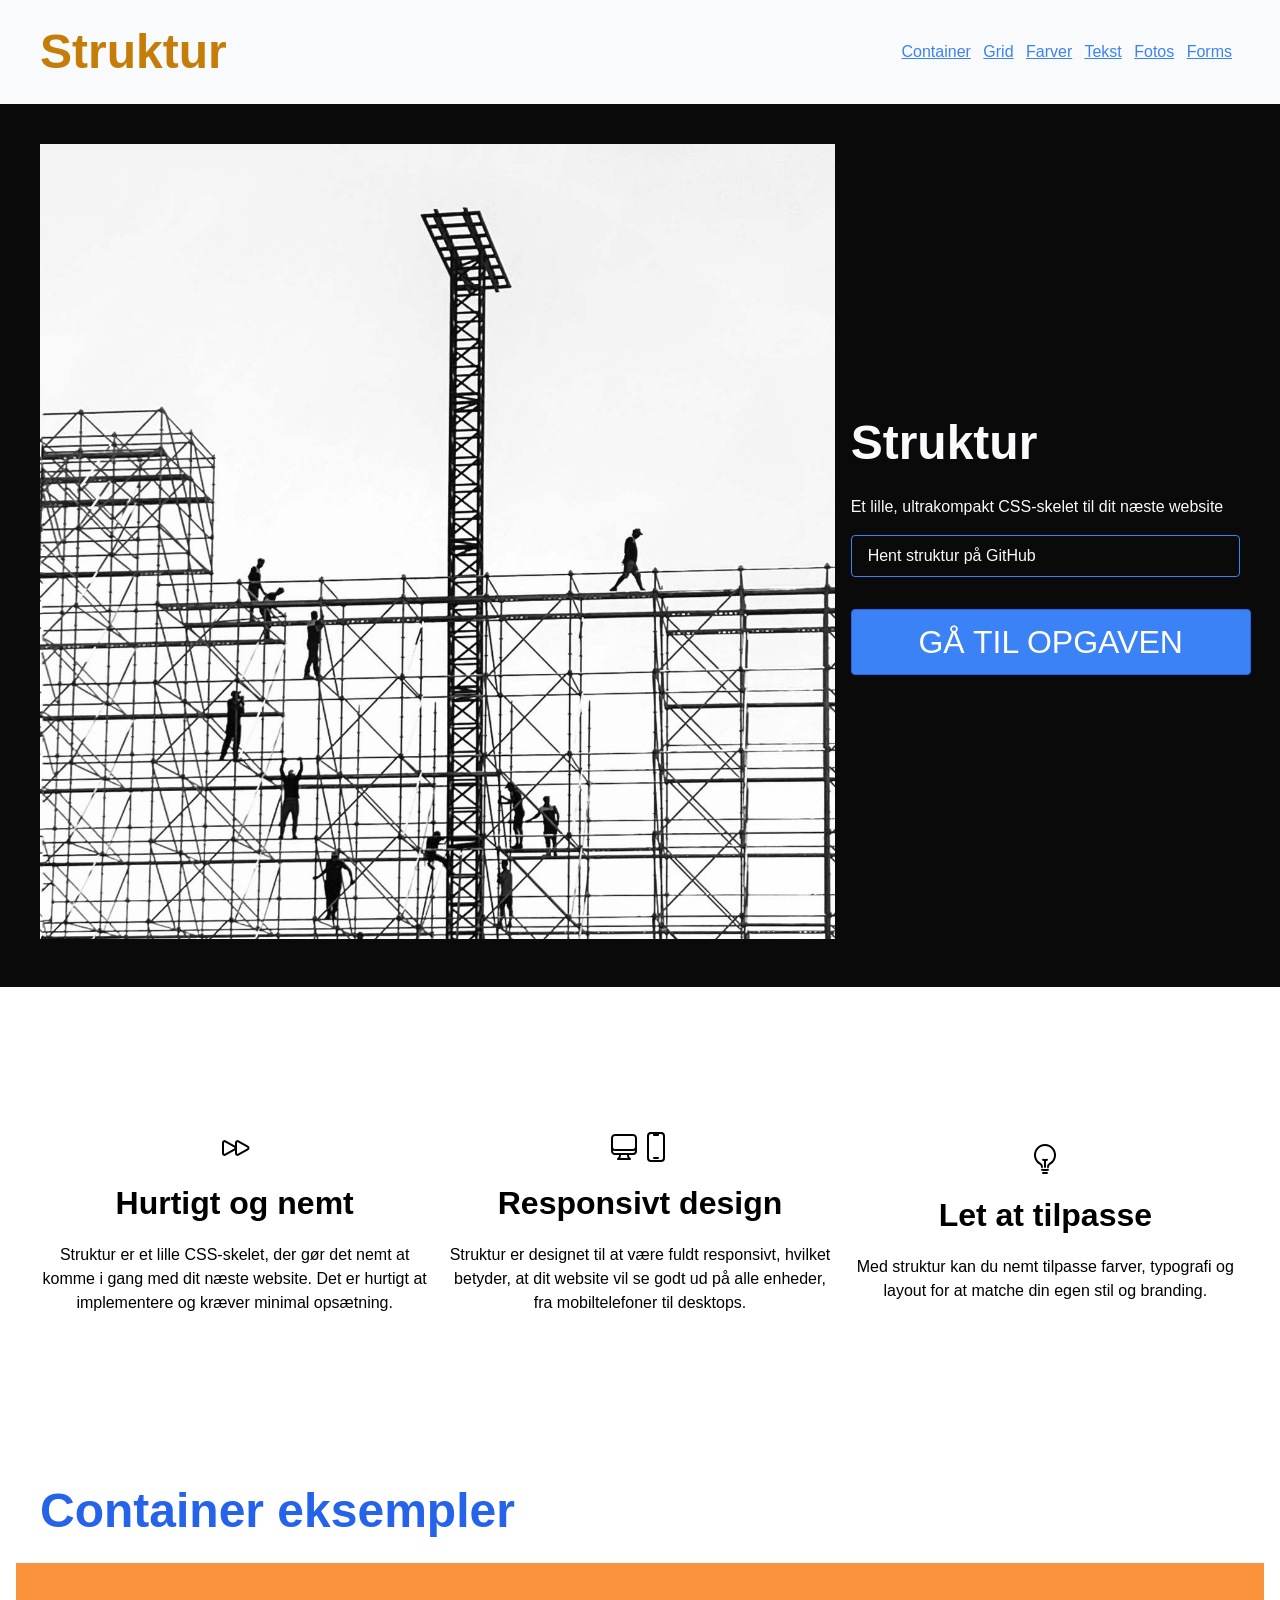
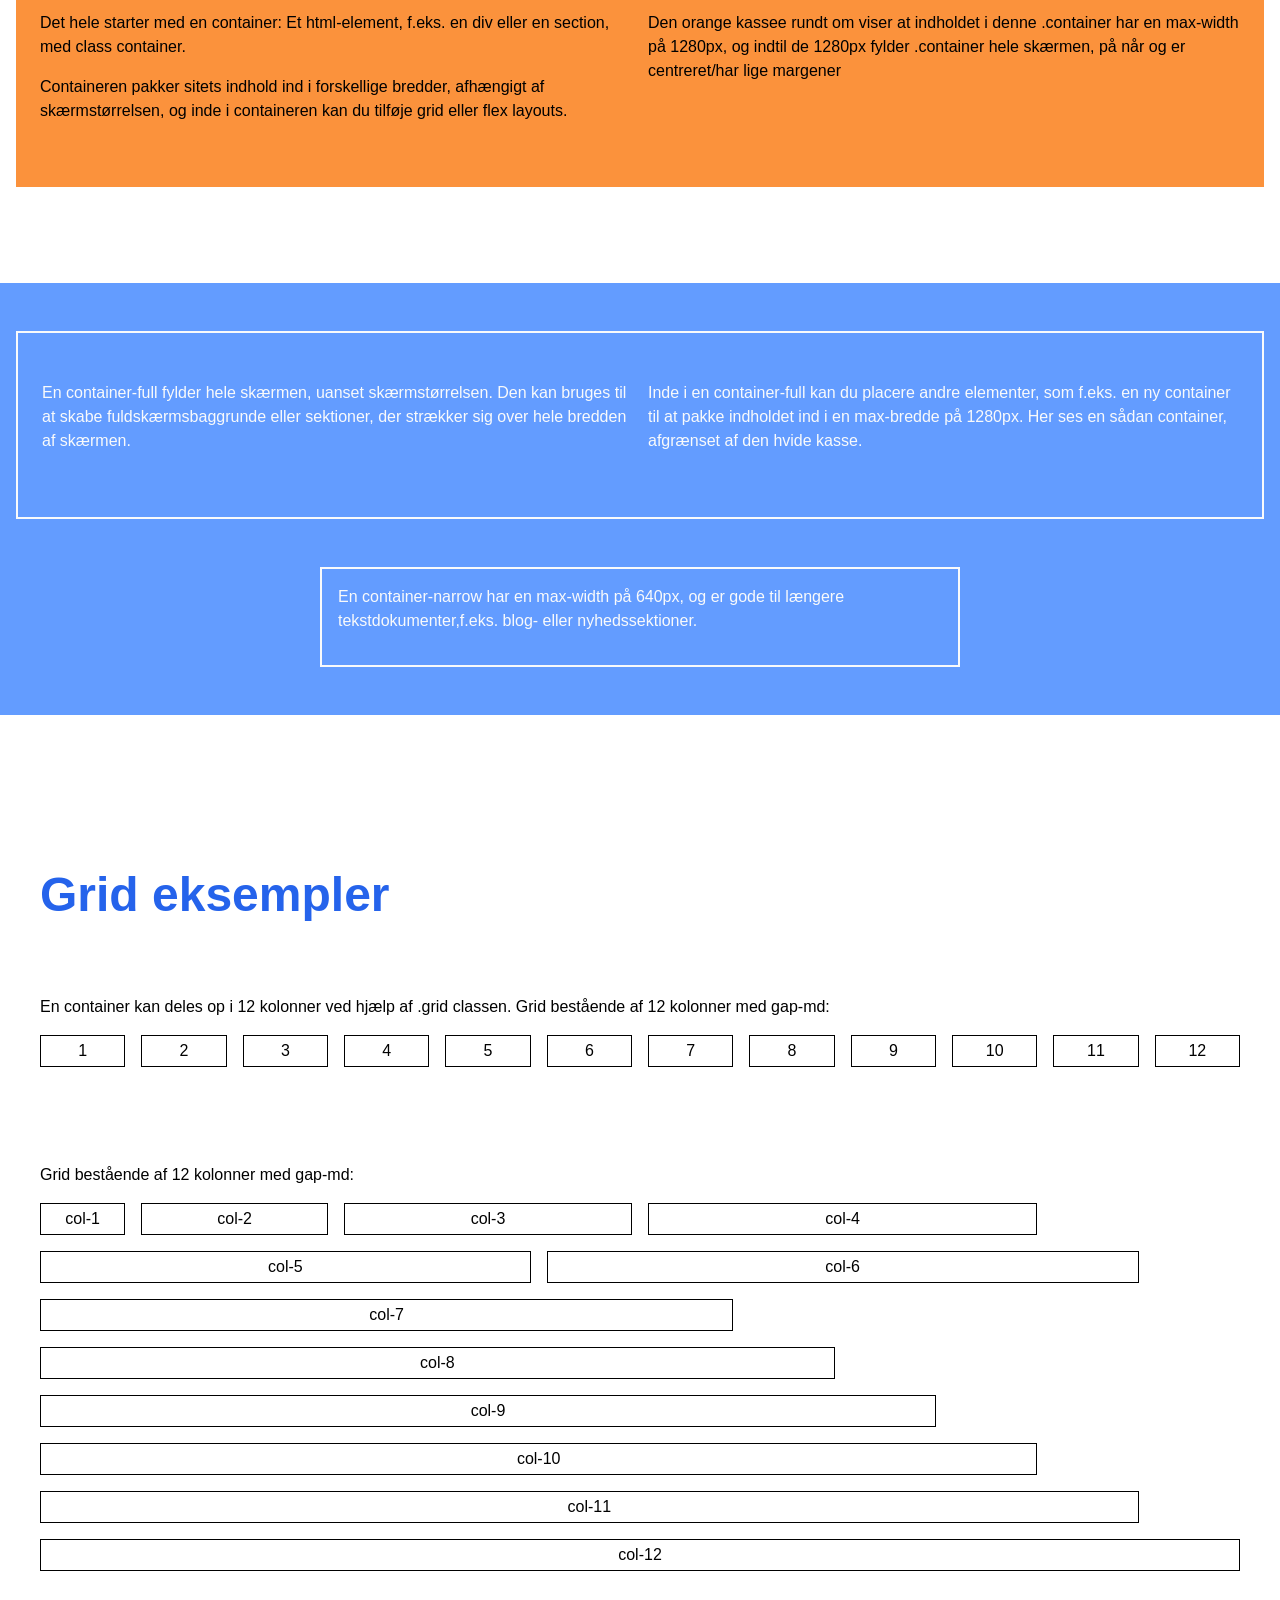
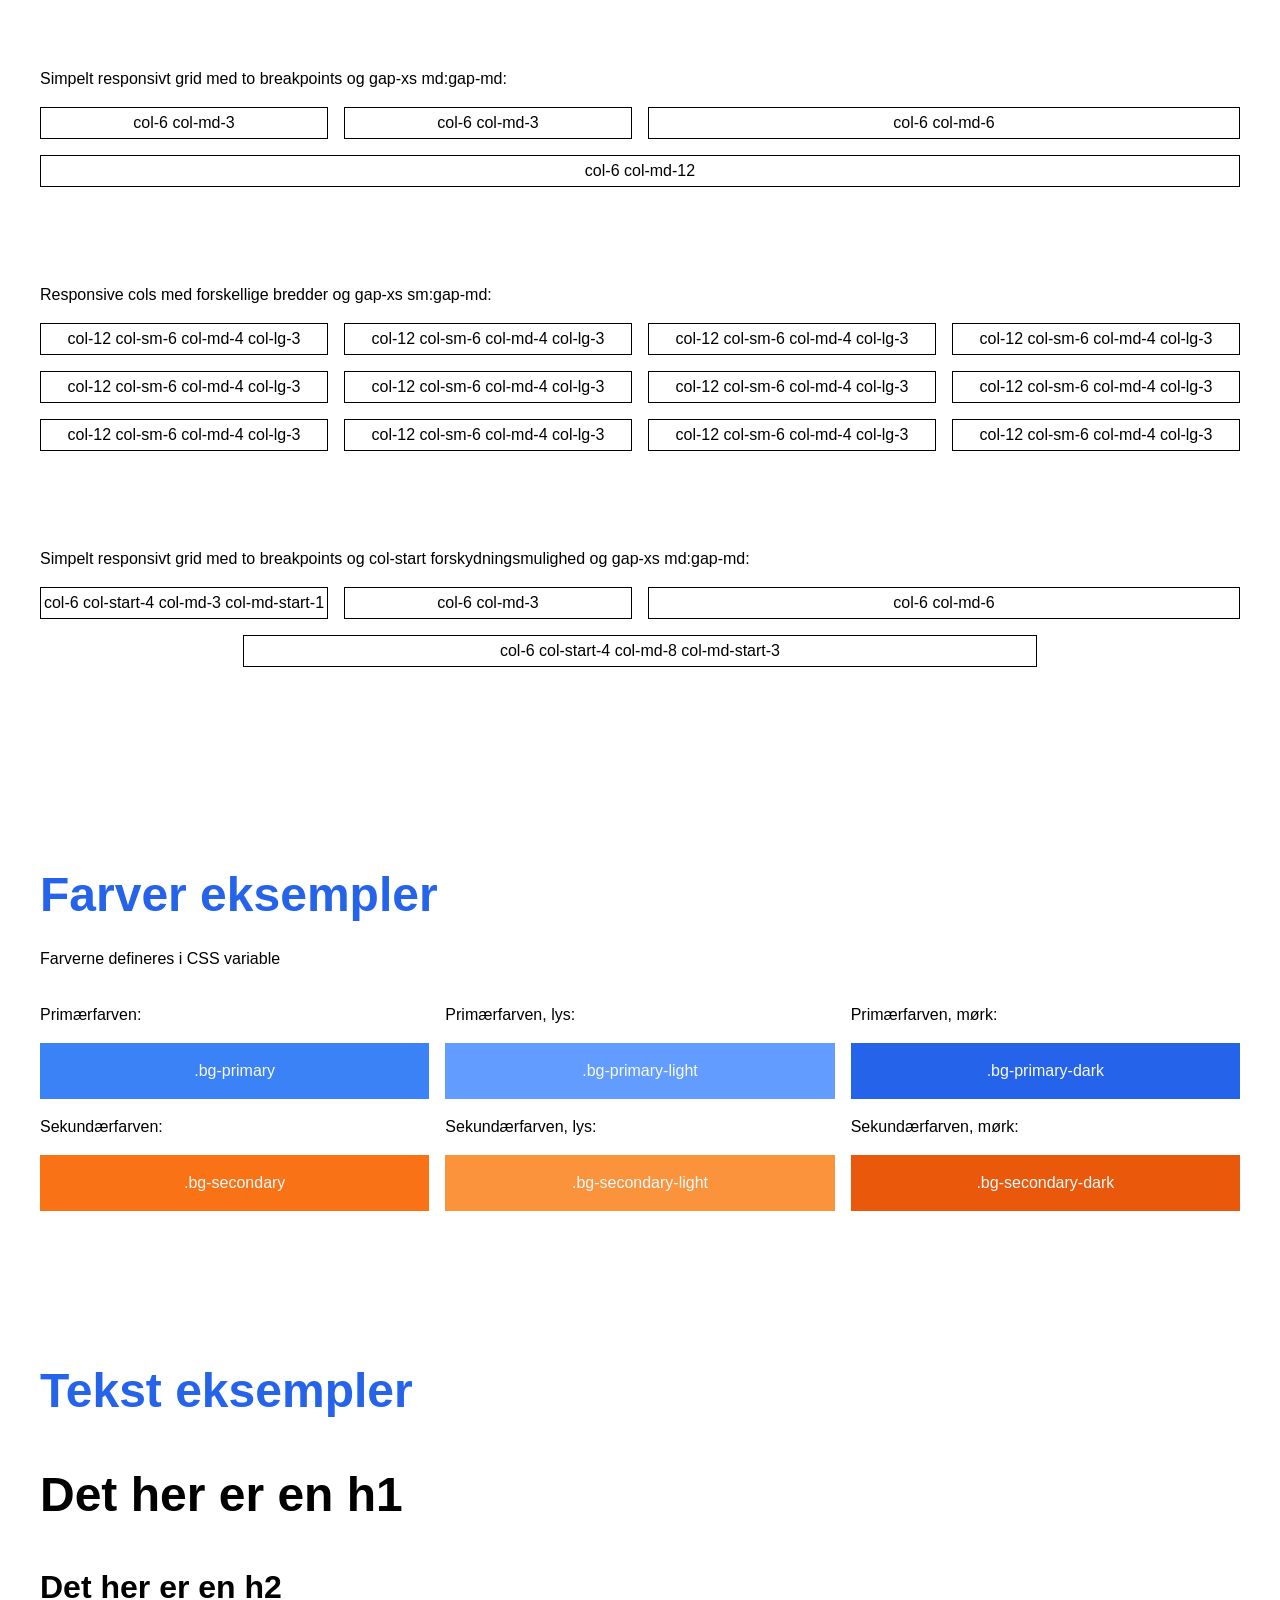
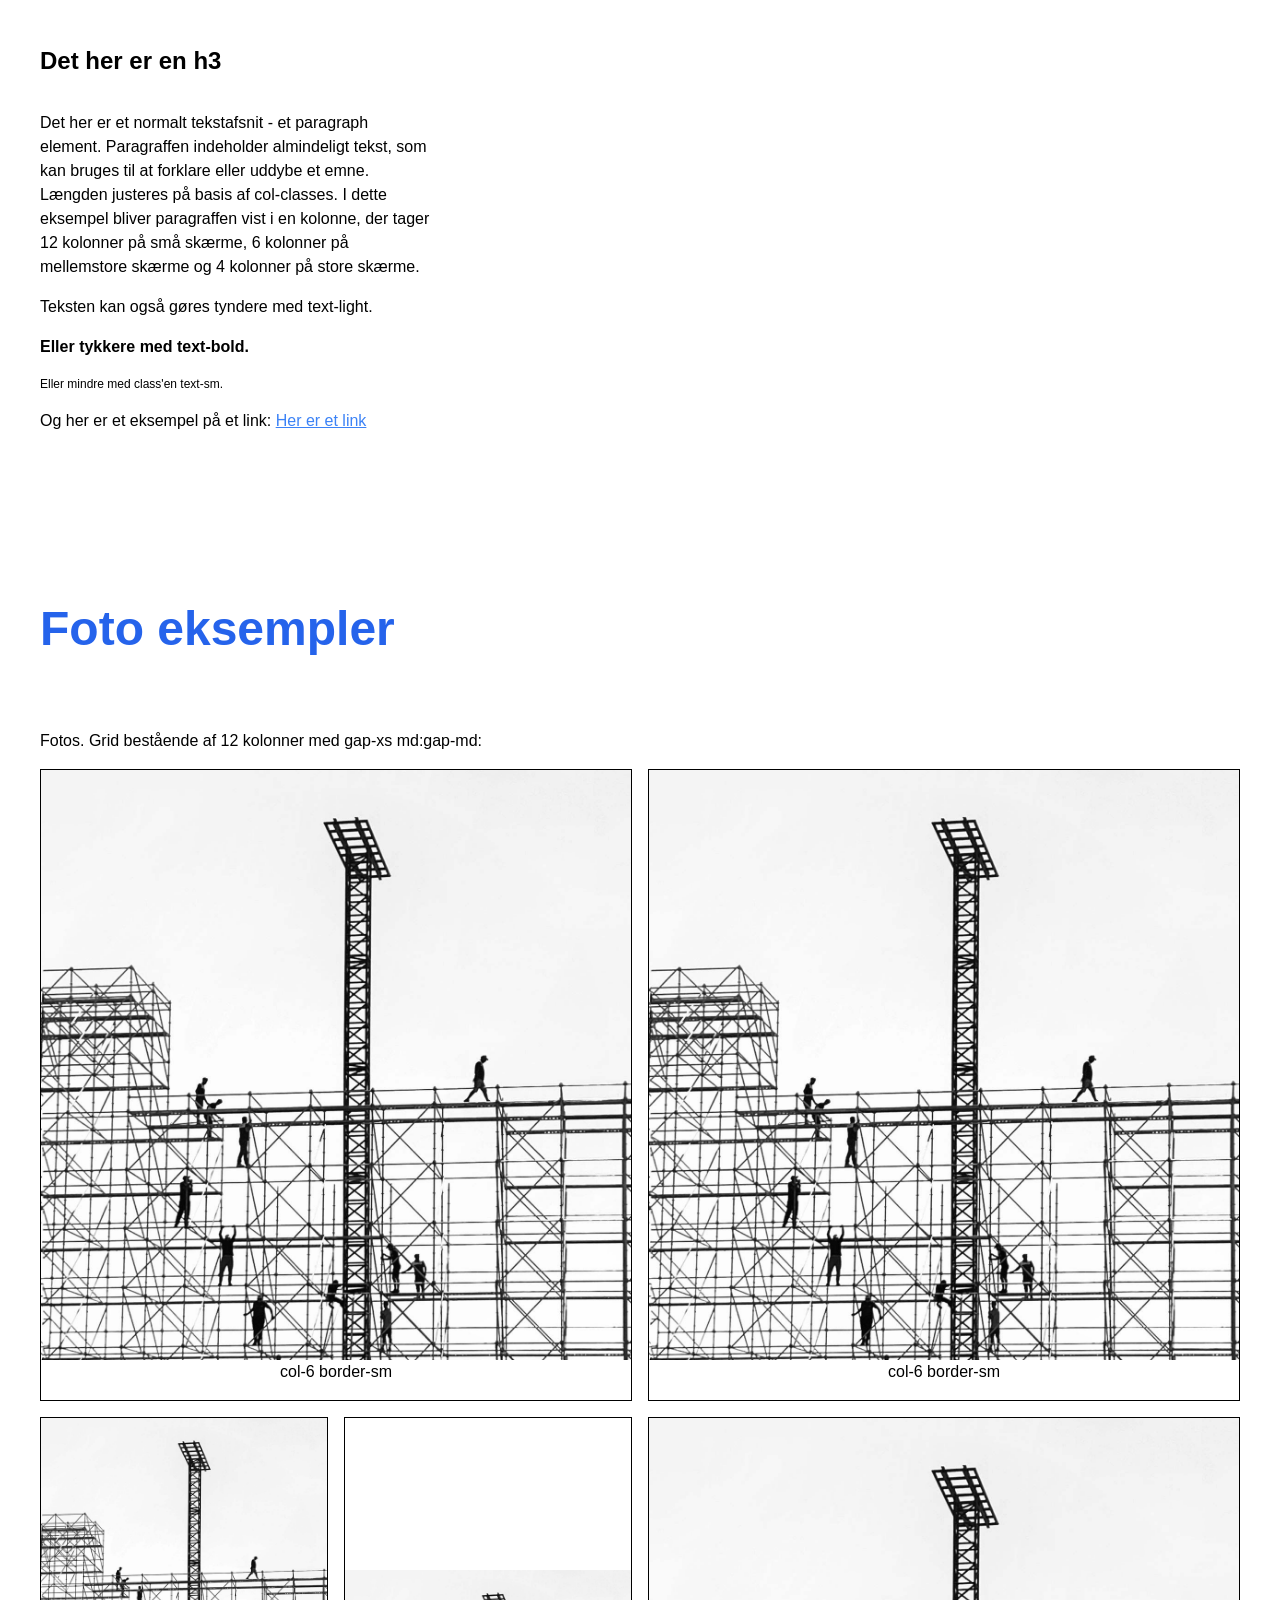
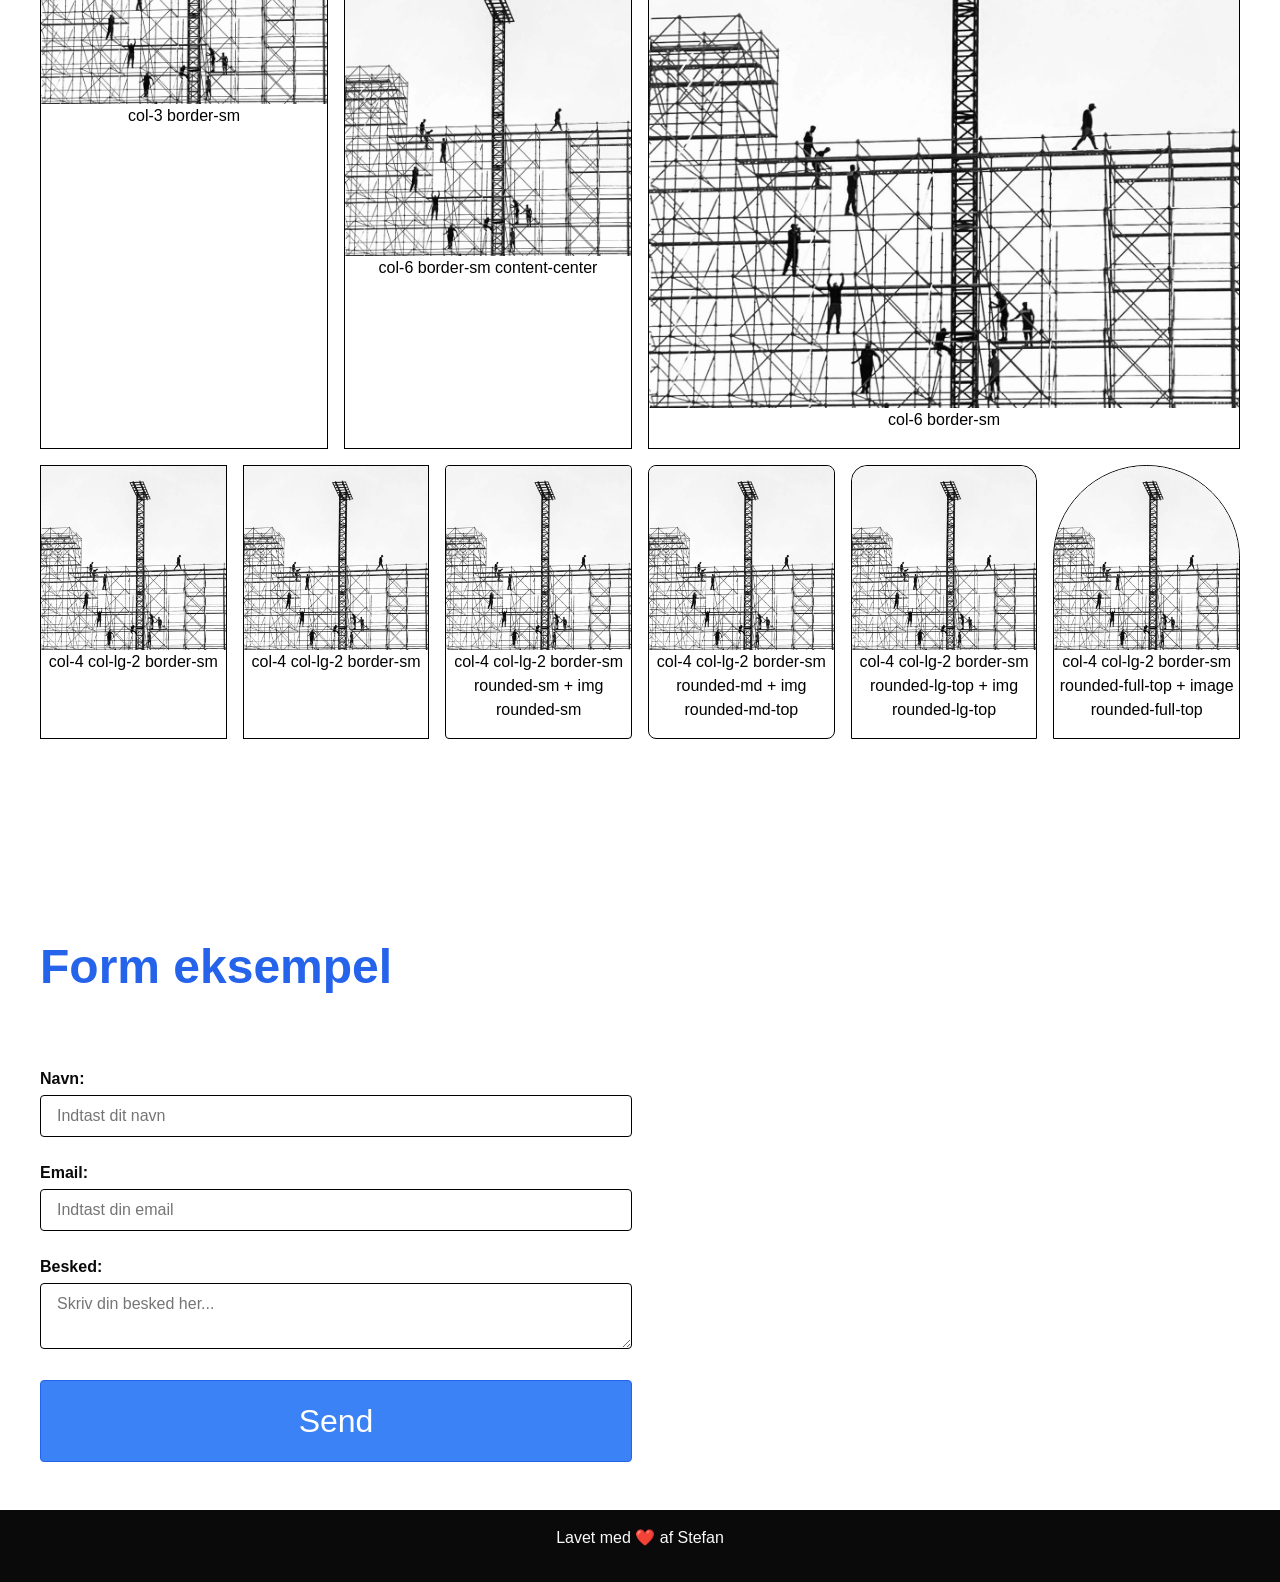
==== commit f5591e73: "button" ====
--- a/index.html
+++ b/index.html
@@ -44,10 +44,13 @@
     <!-- Main content -->
     <main>
 
+
+
         <div class="container-full bg-dark text-bright p-zero p-t-xxxl">
             <div class="container ">
                 <div class="grid">
                     <div class="col-12 col-md-6 col-lg-8">
+
                         <img src="filer/struktur.jpg" alt="struktur hero foto">
                     </div>
                     <div class="col-12 col-md-6 col-lg-4 content-center text-center md:text-left">
@@ -55,6 +58,8 @@
                         <p>Et lille, ultrakompakt CSS-skelet til dit næste website</p>
                         <a href="https://github.com/stefangrage/struktur/" target="_blank" rel="noopener noreferrer"
                             class="btn btn-md btn-outline">Hent struktur på GitHub</a>
+                        <a href="./blank.html"><button class="opgave_btn">GÅ TIL OPGAVEN</button></a>
+
                     </div>
                 </div>
             </div>
--- a/system.css
+++ b/system.css
@@ -1717,3 +1717,12 @@
   display: block;
   max-width: 100%;
 }
+
+.opgave_btn {
+  display: block;
+  background-color: var(--color-primary);
+  width: 400px;
+  height: auto;
+  font-size: var(--font-size-lg);
+  margin-top: 2rem;
+}
